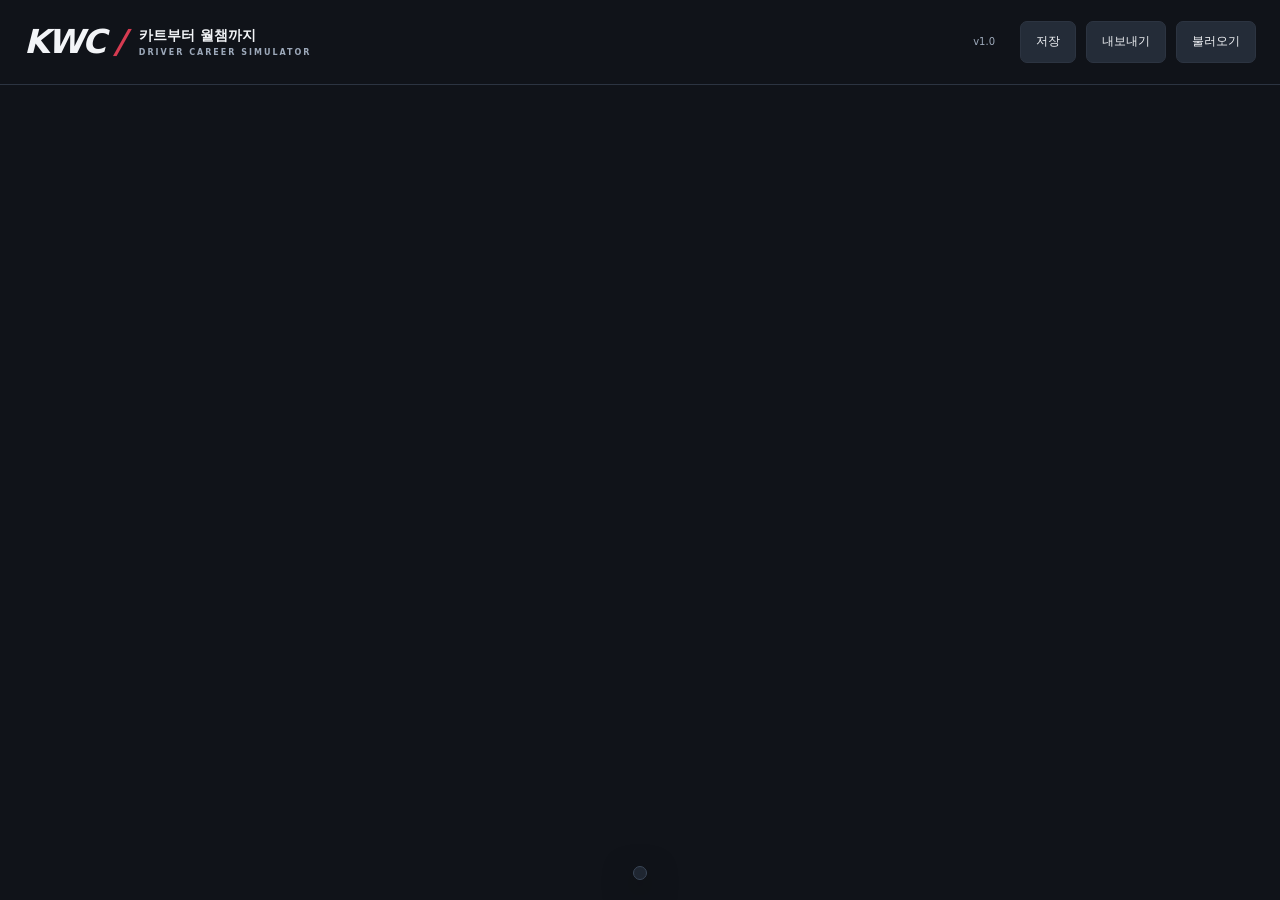
==== index.html @ 88ce812e "Add files via upload" ====
<!doctype html><html lang="ko"><head><meta charset="UTF-8"><meta name="viewport" content="width=device-width,initial-scale=1"><meta name="theme-color" content="#101319"><title>PROJECT KWC · 카트부터 월챔까지</title><link rel="stylesheet" href="style.css"></head><body><header><a href="#" id="brand"><b>KWC<span> / </span></b><div>카트부터 월챔까지<small>DRIVER CAREER SIMULATOR</small></div></a><span class="version">v1.0</span><button data-action="save">저장</button><button data-action="export">내보내기</button><label class="file-btn">불러오기<input id="import" type="file" accept="application/json" hidden></label></header><div id="shell"><aside id="side"></aside><main id="app"></main></div><nav id="nav"></nav><dialog id="dialog"></dialog><div role="status" id="toast"></div><script type="module" src="modules/app.js"></script></body></html>
---- style.css ----
:root{--bg:#101319;--panel:#191e27;--line:#2c3441;--ink:#f2f4f7;--muted:#9da9ba;--accent:#d63b51}*{box-sizing:border-box}body{margin:0;background:var(--bg);color:var(--ink);font:14px system-ui,-apple-system,'Segoe UI',sans-serif;line-height:1.6}button,input,select{font:inherit}button,.file-btn{cursor:pointer;color:var(--ink);border:1px solid var(--line);background:#242c38;border-radius:7px;padding:10px 15px;transition:background .15s}button:hover{background:#354154}button:disabled{opacity:.4;cursor:not-allowed}button:focus-visible,input:focus-visible,select:focus-visible,a:focus-visible{outline:2px solid var(--accent);outline-offset:3px}.primary,button.selected{background:var(--accent);border-color:var(--accent);color:#fff;font-weight:700}.danger{color:#ffabb4;border-color:#703944}header{height:85px;border-bottom:1px solid var(--line);display:flex;align-items:center;gap:10px;padding:0 max(24px,calc((100vw - 1400px)/2));background:#101319;position:relative;z-index:10}#brand{display:flex;gap:15px;align-items:center;color:inherit;text-decoration:none;margin-right:auto;font-weight:800}#brand>b{font-size:33px;letter-spacing:-2px;font-style:italic}#brand span{color:var(--accent)}#brand small{display:block;color:var(--muted);font-size:8px;letter-spacing:2px}.version{font-size:10px;color:var(--muted);margin-right:15px}.file-btn{font-size:12px}header button{font-size:12px}#shell{max-width:1400px;margin:auto;display:grid;grid-template-columns:240px minmax(0,1fr);gap:32px;padding:32px 24px 110px}#shell.full{display:block}aside{position:sticky;top:24px;align-self:start}.driver-card{background:linear-gradient(145deg,color-mix(in srgb,var(--accent) 32%,#151b25),#151b25);border:1px solid color-mix(in srgb,var(--accent) 40%,#29313c);border-radius:12px;padding:24px;overflow:hidden}.number{font-weight:900;font-style:italic;font-size:64px;line-height:1.3;color:var(--accent)}.driver-card h2{font-size:24px;margin:15px 0 0}.driver-card p{margin:3px 0;color:#bdc7d4;font-size:12px}.big-ovr{font-size:58px;font-weight:800;line-height:1.3;margin-top:24px;letter-spacing:-2px}.big-ovr small{display:block;font-size:9px;color:var(--muted);letter-spacing:2px;font-weight:500}.side-stats{padding:10px 5px}.stat{margin:18px 0}.stat label{display:flex;justify-content:space-between;font-size:12px}.stat b{font-variant-numeric:tabular-nums}.stat i{display:block;height:4px;background:#303846;margin-top:8px;border-radius:2px;overflow:hidden}.stat em{height:100%;display:block;background:var(--accent)}.muted{color:var(--muted);font-size:12px}main{min-width:0}.eyebrow{font-size:10px;color:var(--accent);font-weight:800;letter-spacing:1.8px}.page-title{display:flex;justify-content:space-between;gap:15px;align-items:center;margin-bottom:26px}h1,h2,h3{line-height:1.35;word-break:keep-all}h1{font-size:32px;margin:8px 0 5px;letter-spacing:-1px}h2{font-size:26px;margin:12px 0}h3{font-size:16px;margin:0 0 16px}.page-title p{color:var(--muted);font-size:12px;margin:0}.season-tag{color:#b4bfce;font-size:10px;letter-spacing:1px;border:1px solid var(--line);padding:7px 10px;border-radius:5px;white-space:nowrap}.panel,article{background:var(--panel);border:1px solid var(--line);border-radius:10px;padding:24px}.hero{background:linear-gradient(110deg,color-mix(in srgb,var(--accent) 18%,#191e27),#191e27);border:1px solid color-mix(in srgb,var(--accent) 45%,#2c3441);border-radius:12px;padding:32px;display:flex;justify-content:space-between;align-items:center;gap:20px}.hero h2{font-size:30px}.hero p{font-size:12px;color:#b8c4d1}.hero-icon{font-size:65px;font-weight:900;font-style:italic;line-height:1.2;color:var(--accent)}.hero-icon small{font-size:9px;display:block;text-align:right;letter-spacing:2px;font-style:normal}.kpis{display:grid;grid-template-columns:repeat(3,1fr);gap:12px;margin:20px 0}.kpis article{padding:20px}.kpis small{font-size:11px;color:var(--muted)}.kpis b{font-size:27px;display:block;line-height:1.3;margin-top:8px;font-variant-numeric:tabular-nums}.kpis em{font-size:12px;font-style:normal;color:var(--muted);margin-left:6px}.two{display:grid;grid-template-columns:1fr 1fr;gap:20px}.section-head{display:flex;align-items:center;justify-content:space-between;margin-bottom:15px}.section-head h3{margin:0}.calendar-row{display:flex;gap:16px;align-items:center;padding:12px 0;border-top:1px solid var(--line);font-size:12px}.calendar-row span{color:var(--muted);font-size:11px}.calendar-row small{font-size:9px;margin-left:auto;letter-spacing:.6px;color:var(--muted)}.calendar-row.next{color:var(--accent)}.news-item{border-top:1px solid var(--line);padding-top:17px;font-size:13px;margin:18px 0}.news-item small{font-size:9px;letter-spacing:1px;color:var(--muted);display:block;margin-bottom:6px}nav{position:fixed;bottom:20px;left:50%;transform:translateX(-50%);background:#202733eF;border:1px solid #3b4758;padding:6px;display:flex;gap:4px;border-radius:12px;box-shadow:0 10px 30px #0008;z-index:20;backdrop-filter:blur(12px)}nav button{border:0;background:none;white-space:nowrap;font-size:12px;padding:12px 18px}nav[hidden],[hidden]{display:none!important}.landing{position:relative;overflow:hidden;min-height:480px;background:linear-gradient(120deg,#1e2532,#11171f);border:1px solid var(--line);border-radius:16px;padding:55px;margin:20px 0}.landing h1{font-size:54px;letter-spacing:-2px;position:relative;z-index:1}.landing p{color:#a9b5c5;margin:24px 0;position:relative;z-index:1}.landing button{position:relative;z-index:1;margin-right:8px}.landing-track{position:absolute;width:52%;right:-20px;top:85px;transform:rotate(-12deg);opacity:.28}.cards{display:grid;grid-template-columns:repeat(3,1fr);gap:18px}.cards article>span{font-size:10px;color:var(--accent);letter-spacing:1px}.cards h3{margin:15px 0}.cards p{font-size:12px;color:var(--muted)}.training{grid-template-columns:1fr 1fr}.training button{display:block;margin-top:20px}.training small{color:var(--muted)}input,select{display:block;width:100%;padding:12px;margin-top:8px;background:#10151e;border:1px solid #394555;border-radius:6px;color:var(--ink)}.create-form h3{margin-top:30px}.form-grid{display:grid;grid-template-columns:1fr 1fr;gap:20px}.form-grid label{font-size:12px}.options{display:grid;grid-template-columns:repeat(4,1fr);gap:12px}.option{border:1px solid var(--line);padding:17px;border-radius:8px;cursor:pointer;background:#121822;font-size:12px}.option:has(input:checked){border-color:var(--card-color,var(--accent));background:color-mix(in srgb,var(--card-color,var(--accent)) 10%,#131923)}.option input{display:inline;width:auto;accent-color:var(--card-color,var(--accent));margin:0 7px 14px 0}.option b{display:block}.option p,.option small{color:var(--muted);font-size:11px}.create-form>button{margin-top:30px;width:100%}.dot{display:inline-block;width:8px;height:8px;border-radius:50%;margin-right:7px;flex-shrink:0}.offer{margin:18px 0;padding:20px;background:#111720;border:1px solid var(--line);border-left:3px solid var(--accent);border-radius:7px}.offer h3{margin:12px 0 8px}.offer p{color:var(--muted);font-size:12px}.spaced{margin-top:22px}.table-wrap{overflow-x:auto}table{border-collapse:collapse;width:100%;font-size:12px;text-align:left;white-space:nowrap}th{color:var(--muted);font-size:10px;font-weight:500}td,th{padding:13px 10px;border-bottom:1px solid var(--line)}tr.me,.timing-row.me{background:color-mix(in srgb,var(--accent) 16%,transparent)}.formula{background:#0d121a;border-left:3px solid var(--accent);padding:20px;font:13px/2 monospace;color:#d5deec}.race-layout{display:grid;grid-template-columns:minmax(0,1.6fr) minmax(230px,1fr);gap:18px}.circuit-panel{padding:20px}#track{width:100%;display:block;min-height:220px}.race-controls{display:flex;flex-wrap:wrap;gap:6px}.race-controls button{font-size:10px;padding:8px 10px}.timing{padding:20px 10px}.timing h3{font-size:10px;letter-spacing:1px;margin-left:10px}.timing-row{display:flex;align-items:center;gap:6px;font-size:11px;padding:10px 7px;border-bottom:1px solid var(--line)}.timing-row>b{width:15px;font-variant-numeric:tabular-nums}.timing-row .dot{margin:0}.timing-row span small{display:block;font-size:8px;color:var(--muted);margin-top:2px}.timing-row strong{font:10px monospace;margin-left:auto}.radio{background:#121924;border:1px solid color-mix(in srgb,var(--accent) 60%,#303846);border-radius:8px;padding:20px;margin-top:22px}.radio h3{margin-top:12px}.radio p{font-size:11px;color:#b7c2d2}.radio button{font-size:11px;margin:4px 2px}.race-log{font-size:10px;color:var(--muted);margin-top:15px}.end-hero{text-align:center;padding:65px 20px;border-bottom:1px solid var(--line);margin-bottom:30px}.end-hero h1{font-size:65px}.end-hero p{color:var(--muted)}.legacy-panel{text-align:center;background:radial-gradient(ellipse at top,#393424,#171c24);border:1px solid #695a33;border-radius:14px;padding:50px 30px;margin:30px 0}.legacy-panel .eyebrow{color:#d1b779}#ls-number{font-size:100px;font-weight:900;letter-spacing:-5px;color:#e5ca8e;line-height:1.3}.legacy-panel h2{color:#e5ca8e;font-size:20px;letter-spacing:2px}.legacy-panel p{color:var(--muted);font-size:12px}.score-parts{display:grid;grid-template-columns:repeat(3,1fr);gap:10px;max-width:650px;margin:30px auto 0}.score-parts>div{font-size:11px;border:1px solid #ffffff15;border-radius:6px;padding:12px}.score-parts b{display:block;font-size:23px;color:#e5ca8e}.end-actions{text-align:center;padding:35px}.end-actions p{color:var(--muted)}dialog{background:#1a222e;color:var(--ink);border:1px solid #424f62;border-radius:12px;padding:28px;width:calc(100% - 32px);max-width:600px;max-height:85vh;overflow:auto}dialog::backdrop{background:#050a12c9;backdrop-filter:blur(6px)}dialog p{font-size:13px;color:var(--muted)}#toast{position:fixed;top:100px;left:50%;transform:translateX(-50%);padding:12px 22px;background:#f1f4f8;color:#18202a;border-radius:8px;z-index:99;opacity:0;pointer-events:none;font-size:12px;max-width:90vw}#toast.on{opacity:1}@media(max-width:1100px){.options{grid-template-columns:1fr 1fr}.race-layout{grid-template-columns:1fr}.timing-row{font-size:12px}.timing-row strong{font-size:12px}}@media(max-width:760px){header{height:72px;padding:0 16px;gap:5px}#brand>b{font-size:27px}#brand>div{font-size:11px}#brand small{font-size:6px}header button,.file-btn{font-size:10px;padding:7px}.version{display:none}#shell{display:block;padding:22px 16px 100px}aside{position:static}.driver-card{padding:16px;display:grid;grid-template-columns:1fr auto;column-gap:15px}.driver-card .eyebrow{grid-column:1}.driver-card .number{grid-column:2;grid-row:1/4;font-size:44px;align-self:center}.driver-card h2{margin:4px 0;font-size:20px}.driver-card .big-ovr{grid-column:2;grid-row:4;font-size:26px;margin:4px 0}.driver-card .big-ovr small{display:none}.side-stats,aside>.muted{display:none}aside{margin-bottom:24px}.page-title{align-items:start}h1{font-size:25px}.page-title p{font-size:11px}.season-tag{font-size:8px;padding:5px}.hero{padding:23px}.hero h2{font-size:24px}.hero-icon{font-size:36px}.hero-icon small{font-size:7px}.hero button{font-size:11px;padding:10px}.kpis{gap:8px}.kpis article{padding:15px 12px}.kpis b{font-size:22px}.kpis small{font-size:10px}.kpis em{font-size:10px}.two{grid-template-columns:1fr}.panel{padding:20px}nav{width:calc(100% - 20px);bottom:10px;gap:0;justify-content:space-around;padding:5px}nav button{font-size:10px;padding:12px 7px}.landing{padding:35px 24px;min-height:500px}.landing h1{font-size:40px}.landing-track{width:90%;top:235px;right:-70px}.landing button{font-size:12px}.cards{grid-template-columns:1fr}.training{grid-template-columns:1fr 1fr}.training article{padding:18px}.training h3{font-size:15px}.training button{width:100%;padding:10px}.options{gap:8px}.option{padding:13px}.option b{font-size:12px}.option p{font-size:10px}.form-grid{gap:12px}.end-hero{padding:40px 10px}.end-hero h1{font-size:42px}#ls-number{font-size:74px}.score-parts{grid-template-columns:1fr 1fr}.legacy-panel{padding:35px 20px}.timing{padding:18px 10px}.circuit-panel{padding:15px}.race-layout{gap:15px}}@media(prefers-reduced-motion:reduce){*{scroll-behavior:auto;transition:none!important}}
.badge{display:inline-block;min-width:17px;padding:0 4px;margin-left:3px;border-radius:9px;background:#ee5369;color:white;font-size:10px;line-height:17px}nav button{padding-left:13px;padding-right:13px}@media(max-width:760px){nav{justify-content:flex-start;overflow-x:auto}nav button{flex-shrink:0;padding:12px 10px}}
.season-report{margin-top:30px;padding-top:25px;border-top:1px solid var(--line)}.season-report h2{font-size:23px}.track-credit{font-size:9px;color:var(--muted)}.track-credit a{color:inherit}nav{justify-content:space-between}nav button{min-width:85px}@media(max-width:760px){nav{overflow:visible}nav button{min-width:0;flex:1;font-size:10px;padding:12px 4px}.badge{margin-left:1px;font-size:8px;min-width:13px;padding:0 2px;line-height:14px}.season-report{align-items:flex-start;gap:10px}.season-report h2{font-size:20px}.season-report .eyebrow{font-size:8px;max-width:42%;text-align:right}}
.training-picks{display:grid;grid-template-columns:1fr 1fr;gap:10px;margin:22px 0}.training-pick{display:grid;grid-template-columns:1fr auto;align-items:center;gap:7px;text-align:left;padding:15px;background:#121923;border:1px solid var(--line)}.training-pick span{font-size:12px;font-weight:700}.training-pick b{font-size:23px;font-variant-numeric:tabular-nums}.training-pick small{grid-column:1/-1;color:var(--muted);font-size:10px}.training-pick.selected{background:color-mix(in srgb,var(--accent) 20%,#151b24);border-color:var(--accent);color:white}.training-pick.selected small{color:#e4edf7}@media(max-width:480px){.training-pick{padding:11px;gap:4px}.training-pick span{font-size:11px}.training-pick b{font-size:19px}dialog{padding:22px}}
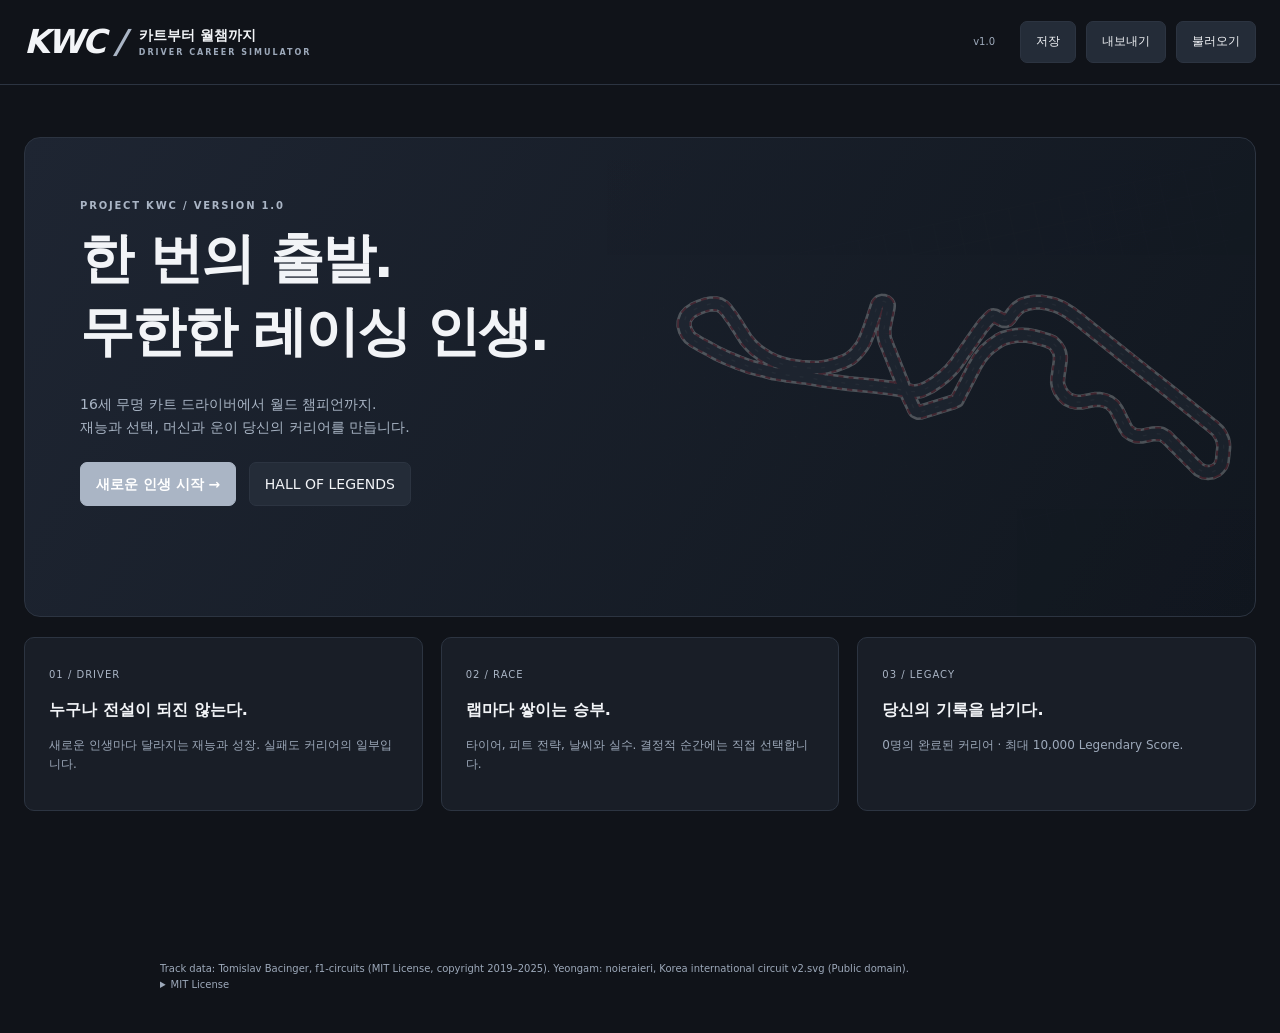
==== commit 091b596f: "Add files via upload" ====
--- a/index.html
+++ b/index.html
@@ -1 +1,188 @@
-<!doctype html><html lang="ko"><head><meta charset="UTF-8"><meta name="viewport" content="width=device-width,initial-scale=1"><meta name="theme-color" content="#101319"><title>PROJECT KWC · 카트부터 월챔까지</title><link rel="stylesheet" href="style.css"></head><body><header><a href="#" id="brand"><b>KWC<span> / </span></b><div>카트부터 월챔까지<small>DRIVER CAREER SIMULATOR</small></div></a><span class="version">v1.0</span><button data-action="save">저장</button><button data-action="export">내보내기</button><label class="file-btn">불러오기<input id="import" type="file" accept="application/json" hidden></label></header><div id="shell"><aside id="side"></aside><main id="app"></main></div><nav id="nav"></nav><dialog id="dialog"></dialog><div role="status" id="toast"></div><script type="module" src="modules/app.js"></script></body></html>
+<!doctype html><html lang="ko"><head><meta charset="UTF-8"><meta name="viewport" content="width=device-width,initial-scale=1"><meta name="theme-color" content="#101319"><title>PROJECT KWC · 카트부터 월챔까지</title><style>:root{--bg:#101319;--panel:#191e27;--line:#2c3441;--ink:#f2f4f7;--muted:#9da9ba;--accent:#d63b51}*{box-sizing:border-box}body{margin:0;background:var(--bg);color:var(--ink);font:14px system-ui,-apple-system,'Segoe UI',sans-serif;line-height:1.6}button,input,select{font:inherit}button,.file-btn{cursor:pointer;color:var(--ink);border:1px solid var(--line);background:#242c38;border-radius:7px;padding:10px 15px;transition:background .15s}button:hover{background:#354154}button:disabled{opacity:.4;cursor:not-allowed}button:focus-visible,input:focus-visible,select:focus-visible,a:focus-visible{outline:2px solid var(--accent);outline-offset:3px}.primary,button.selected{background:var(--accent);border-color:var(--accent);color:#fff;font-weight:700}.danger{color:#ffabb4;border-color:#703944}header{height:85px;border-bottom:1px solid var(--line);display:flex;align-items:center;gap:10px;padding:0 max(24px,calc((100vw - 1400px)/2));background:#101319;position:relative;z-index:10}#brand{display:flex;gap:15px;align-items:center;color:inherit;text-decoration:none;margin-right:auto;font-weight:800}#brand>b{font-size:33px;letter-spacing:-2px;font-style:italic}#brand span{color:var(--accent)}#brand small{display:block;color:var(--muted);font-size:8px;letter-spacing:2px}.version{font-size:10px;color:var(--muted);margin-right:15px}.file-btn{font-size:12px}header button{font-size:12px}#shell{max-width:1400px;margin:auto;display:grid;grid-template-columns:240px minmax(0,1fr);gap:32px;padding:32px 24px 110px}#shell.full{display:block}aside{position:sticky;top:24px;align-self:start}.driver-card{background:linear-gradient(145deg,color-mix(in srgb,var(--accent) 32%,#151b25),#151b25);border:1px solid color-mix(in srgb,var(--accent) 40%,#29313c);border-radius:12px;padding:24px;overflow:hidden}.number{font-weight:900;font-style:italic;font-size:64px;line-height:1.3;color:var(--accent)}.driver-card h2{font-size:24px;margin:15px 0 0}.driver-card p{margin:3px 0;color:#bdc7d4;font-size:12px}.big-ovr{font-size:58px;font-weight:800;line-height:1.3;margin-top:24px;letter-spacing:-2px}.big-ovr small{display:block;font-size:9px;color:var(--muted);letter-spacing:2px;font-weight:500}.side-stats{padding:10px 5px}.stat{margin:18px 0}.stat label{display:flex;justify-content:space-between;font-size:12px}.stat b{font-variant-numeric:tabular-nums}.stat i{display:block;height:4px;background:#303846;margin-top:8px;border-radius:2px;overflow:hidden}.stat em{height:100%;display:block;background:var(--accent)}.muted{color:var(--muted);font-size:12px}main{min-width:0}.eyebrow{font-size:10px;color:var(--accent);font-weight:800;letter-spacing:1.8px}.page-title{display:flex;justify-content:space-between;gap:15px;align-items:center;margin-bottom:26px}h1,h2,h3{line-height:1.35;word-break:keep-all}h1{font-size:32px;margin:8px 0 5px;letter-spacing:-1px}h2{font-size:26px;margin:12px 0}h3{font-size:16px;margin:0 0 16px}.page-title p{color:var(--muted);font-size:12px;margin:0}.season-tag{color:#b4bfce;font-size:10px;letter-spacing:1px;border:1px solid var(--line);padding:7px 10px;border-radius:5px;white-space:nowrap}.panel,article{background:var(--panel);border:1px solid var(--line);border-radius:10px;padding:24px}.hero{background:linear-gradient(110deg,color-mix(in srgb,var(--accent) 18%,#191e27),#191e27);border:1px solid color-mix(in srgb,var(--accent) 45%,#2c3441);border-radius:12px;padding:32px;display:flex;justify-content:space-between;align-items:center;gap:20px}.hero h2{font-size:30px}.hero p{font-size:12px;color:#b8c4d1}.hero-icon{font-size:65px;font-weight:900;font-style:italic;line-height:1.2;color:var(--accent)}.hero-icon small{font-size:9px;display:block;text-align:right;letter-spacing:2px;font-style:normal}.kpis{display:grid;grid-template-columns:repeat(3,1fr);gap:12px;margin:20px 0}.kpis article{padding:20px}.kpis small{font-size:11px;color:var(--muted)}.kpis b{font-size:27px;display:block;line-height:1.3;margin-top:8px;font-variant-numeric:tabular-nums}.kpis em{font-size:12px;font-style:normal;color:var(--muted);margin-left:6px}.two{display:grid;grid-template-columns:1fr 1fr;gap:20px}.section-head{display:flex;align-items:center;justify-content:space-between;margin-bottom:15px}.section-head h3{margin:0}.calendar-row{display:flex;gap:16px;align-items:center;padding:12px 0;border-top:1px solid var(--line);font-size:12px}.calendar-row span{color:var(--muted);font-size:11px}.calendar-row small{font-size:9px;margin-left:auto;letter-spacing:.6px;color:var(--muted)}.calendar-row.next{color:var(--accent)}.news-item{border-top:1px solid var(--line);padding-top:17px;font-size:13px;margin:18px 0}.news-item small{font-size:9px;letter-spacing:1px;color:var(--muted);display:block;margin-bottom:6px}nav{position:fixed;bottom:20px;left:50%;transform:translateX(-50%);background:#202733eF;border:1px solid #3b4758;padding:6px;display:flex;gap:4px;border-radius:12px;box-shadow:0 10px 30px #0008;z-index:20;backdrop-filter:blur(12px)}nav button{border:0;background:none;white-space:nowrap;font-size:12px;padding:12px 18px}nav[hidden],[hidden]{display:none!important}.landing{position:relative;overflow:hidden;min-height:480px;background:linear-gradient(120deg,#1e2532,#11171f);border:1px solid var(--line);border-radius:16px;padding:55px;margin:20px 0}.landing h1{font-size:54px;letter-spacing:-2px;position:relative;z-index:1}.landing p{color:#a9b5c5;margin:24px 0;position:relative;z-index:1}.landing button{position:relative;z-index:1;margin-right:8px}.landing-track{position:absolute;width:52%;right:-20px;top:85px;transform:rotate(-12deg);opacity:.28}.cards{display:grid;grid-template-columns:repeat(3,1fr);gap:18px}.cards article>span{font-size:10px;color:var(--accent);letter-spacing:1px}.cards h3{margin:15px 0}.cards p{font-size:12px;color:var(--muted)}.training{grid-template-columns:1fr 1fr}.training button{display:block;margin-top:20px}.training small{color:var(--muted)}input,select{display:block;width:100%;padding:12px;margin-top:8px;background:#10151e;border:1px solid #394555;border-radius:6px;color:var(--ink)}.create-form h3{margin-top:30px}.form-grid{display:grid;grid-template-columns:1fr 1fr;gap:20px}.form-grid label{font-size:12px}.options{display:grid;grid-template-columns:repeat(4,1fr);gap:12px}.option{border:1px solid var(--line);padding:17px;border-radius:8px;cursor:pointer;background:#121822;font-size:12px}.option:has(input:checked){border-color:var(--card-color,var(--accent));background:color-mix(in srgb,var(--card-color,var(--accent)) 10%,#131923)}.option input{display:inline;width:auto;accent-color:var(--card-color,var(--accent));margin:0 7px 14px 0}.option b{display:block}.option p,.option small{color:var(--muted);font-size:11px}.create-form>button{margin-top:30px;width:100%}.dot{display:inline-block;width:8px;height:8px;border-radius:50%;margin-right:7px;flex-shrink:0}.offer{margin:18px 0;padding:20px;background:#111720;border:1px solid var(--line);border-left:3px solid var(--accent);border-radius:7px}.offer h3{margin:12px 0 8px}.offer p{color:var(--muted);font-size:12px}.spaced{margin-top:22px}.table-wrap{overflow-x:auto}table{border-collapse:collapse;width:100%;font-size:12px;text-align:left;white-space:nowrap}th{color:var(--muted);font-size:10px;font-weight:500}td,th{padding:13px 10px;border-bottom:1px solid var(--line)}tr.me,.timing-row.me{background:color-mix(in srgb,var(--accent) 16%,transparent)}.formula{background:#0d121a;border-left:3px solid var(--accent);padding:20px;font:13px/2 monospace;color:#d5deec}.race-layout{display:grid;grid-template-columns:minmax(0,1.6fr) minmax(230px,1fr);gap:18px}.circuit-panel{padding:20px}#track{width:100%;display:block;min-height:220px}.race-controls{display:flex;flex-wrap:wrap;gap:6px}.race-controls button{font-size:10px;padding:8px 10px}.timing{padding:20px 10px}.timing h3{font-size:10px;letter-spacing:1px;margin-left:10px}.timing-row{display:flex;align-items:center;gap:6px;font-size:11px;padding:10px 7px;border-bottom:1px solid var(--line)}.timing-row>b{width:15px;font-variant-numeric:tabular-nums}.timing-row .dot{margin:0}.timing-row span small{display:block;font-size:8px;color:var(--muted);margin-top:2px}.timing-row strong{font:10px monospace;margin-left:auto}.radio{background:#121924;border:1px solid color-mix(in srgb,var(--accent) 60%,#303846);border-radius:8px;padding:20px;margin-top:22px}.radio h3{margin-top:12px}.radio p{font-size:11px;color:#b7c2d2}.radio button{font-size:11px;margin:4px 2px}.race-log{font-size:10px;color:var(--muted);margin-top:15px}.end-hero{text-align:center;padding:65px 20px;border-bottom:1px solid var(--line);margin-bottom:30px}.end-hero h1{font-size:65px}.end-hero p{color:var(--muted)}.legacy-panel{text-align:center;background:radial-gradient(ellipse at top,#393424,#171c24);border:1px solid #695a33;border-radius:14px;padding:50px 30px;margin:30px 0}.legacy-panel .eyebrow{color:#d1b779}#ls-number{font-size:100px;font-weight:900;letter-spacing:-5px;color:#e5ca8e;line-height:1.3}.legacy-panel h2{color:#e5ca8e;font-size:20px;letter-spacing:2px}.legacy-panel p{color:var(--muted);font-size:12px}.score-parts{display:grid;grid-template-columns:repeat(3,1fr);gap:10px;max-width:650px;margin:30px auto 0}.score-parts>div{font-size:11px;border:1px solid #ffffff15;border-radius:6px;padding:12px}.score-parts b{display:block;font-size:23px;color:#e5ca8e}.end-actions{text-align:center;padding:35px}.end-actions p{color:var(--muted)}dialog{background:#1a222e;color:var(--ink);border:1px solid #424f62;border-radius:12px;padding:28px;width:calc(100% - 32px);max-width:600px;max-height:85vh;overflow:auto}dialog::backdrop{background:#050a12c9;backdrop-filter:blur(6px)}dialog p{font-size:13px;color:var(--muted)}#toast{position:fixed;top:100px;left:50%;transform:translateX(-50%);padding:12px 22px;background:#f1f4f8;color:#18202a;border-radius:8px;z-index:99;opacity:0;pointer-events:none;font-size:12px;max-width:90vw}#toast.on{opacity:1}@media(max-width:1100px){.options{grid-template-columns:1fr 1fr}.race-layout{grid-template-columns:1fr}.timing-row{font-size:12px}.timing-row strong{font-size:12px}}@media(max-width:760px){header{height:72px;padding:0 16px;gap:5px}#brand>b{font-size:27px}#brand>div{font-size:11px}#brand small{font-size:6px}header button,.file-btn{font-size:10px;padding:7px}.version{display:none}#shell{display:block;padding:22px 16px 100px}aside{position:static}.driver-card{padding:16px;display:grid;grid-template-columns:1fr auto;column-gap:15px}.driver-card .eyebrow{grid-column:1}.driver-card .number{grid-column:2;grid-row:1/4;font-size:44px;align-self:center}.driver-card h2{margin:4px 0;font-size:20px}.driver-card .big-ovr{grid-column:2;grid-row:4;font-size:26px;margin:4px 0}.driver-card .big-ovr small{display:none}.side-stats,aside>.muted{display:none}aside{margin-bottom:24px}.page-title{align-items:start}h1{font-size:25px}.page-title p{font-size:11px}.season-tag{font-size:8px;padding:5px}.hero{padding:23px}.hero h2{font-size:24px}.hero-icon{font-size:36px}.hero-icon small{font-size:7px}.hero button{font-size:11px;padding:10px}.kpis{gap:8px}.kpis article{padding:15px 12px}.kpis b{font-size:22px}.kpis small{font-size:10px}.kpis em{font-size:10px}.two{grid-template-columns:1fr}.panel{padding:20px}nav{width:calc(100% - 20px);bottom:10px;gap:0;justify-content:space-around;padding:5px}nav button{font-size:10px;padding:12px 7px}.landing{padding:35px 24px;min-height:500px}.landing h1{font-size:40px}.landing-track{width:90%;top:235px;right:-70px}.landing button{font-size:12px}.cards{grid-template-columns:1fr}.training{grid-template-columns:1fr 1fr}.training article{padding:18px}.training h3{font-size:15px}.training button{width:100%;padding:10px}.options{gap:8px}.option{padding:13px}.option b{font-size:12px}.option p{font-size:10px}.form-grid{gap:12px}.end-hero{padding:40px 10px}.end-hero h1{font-size:42px}#ls-number{font-size:74px}.score-parts{grid-template-columns:1fr 1fr}.legacy-panel{padding:35px 20px}.timing{padding:18px 10px}.circuit-panel{padding:15px}.race-layout{gap:15px}}@media(prefers-reduced-motion:reduce){*{scroll-behavior:auto;transition:none!important}}
+.badge{display:inline-block;min-width:17px;padding:0 4px;margin-left:3px;border-radius:9px;background:#ee5369;color:white;font-size:10px;line-height:17px}nav button{padding-left:13px;padding-right:13px}@media(max-width:760px){nav{justify-content:flex-start;overflow-x:auto}nav button{flex-shrink:0;padding:12px 10px}}
+.season-report{margin-top:30px;padding-top:25px;border-top:1px solid var(--line)}.season-report h2{font-size:23px}.track-credit{font-size:9px;color:var(--muted)}.track-credit a{color:inherit}nav{justify-content:space-between}nav button{min-width:85px}@media(max-width:760px){nav{overflow:visible}nav button{min-width:0;flex:1;font-size:10px;padding:12px 4px}.badge{margin-left:1px;font-size:8px;min-width:13px;padding:0 2px;line-height:14px}.season-report{align-items:flex-start;gap:10px}.season-report h2{font-size:20px}.season-report .eyebrow{font-size:8px;max-width:42%;text-align:right}}
+.training-picks{display:grid;grid-template-columns:1fr 1fr;gap:10px;margin:22px 0}.training-pick{display:grid;grid-template-columns:1fr auto;align-items:center;gap:7px;text-align:left;padding:15px;background:#121923;border:1px solid var(--line)}.training-pick span{font-size:12px;font-weight:700}.training-pick b{font-size:23px;font-variant-numeric:tabular-nums}.training-pick small{grid-column:1/-1;color:var(--muted);font-size:10px}.training-pick.selected{background:color-mix(in srgb,var(--accent) 20%,#151b24);border-color:var(--accent);color:white}.training-pick.selected small{color:#e4edf7}@media(max-width:480px){.training-pick{padding:11px;gap:4px}.training-pick span{font-size:11px}.training-pick b{font-size:19px}dialog{padding:22px}}
+</style></head><body><header><a href="#" id="brand"><b>KWC<span> / </span></b><div>카트부터 월챔까지<small>DRIVER CAREER SIMULATOR</small></div></a><span class="version">v1.0</span><button data-action="save">저장</button><button data-action="export">내보내기</button><label class="file-btn">불러오기<input id="import" type="file" accept="application/json" hidden></label></header><div id="shell"><aside id="side"></aside><main id="app"></main></div><nav id="nav"></nav><dialog id="dialog"></dialog><div role="status" id="toast"></div><script>(()=>{
+"use strict";const __modules={};
+__modules["systems/balance.js"]=(()=>{
+const B={version:1,publicWeight:.65,hiddenWeight:.35,driverWeight:.60,carWeight:.40,visibleCircuit:.90,hiddenCircuit:.10,laps:[12,16,20,24,28],races:[6,7,8,9,10],points:[25,18,15,12,10,8,6,4,2,1],talentOdds:[.10,.50,.25,.12,.027,.003],potential:[55,69,81,91,97,100],offerOVR:[43,54,65,76,84],trainingCost:0,trainingLimit:1,FAChance:.4,retiredChance:.04,ageDecline:69};
+
+return {B};
+})();
+__modules["systems/rng.js"]=(()=>{
+const clamp=(x,a=0,b=100)=>Math.max(a,Math.min(b,x));
+function rng(s){s.seed=(Math.imul(s.seed,1664525)+1013904223)>>>0;return s.seed/4294967296}
+const range=(s,a,b)=>a+rng(s)*(b-a);
+const pick=(s,a)=>a[Math.floor(rng(s)*a.length)];
+const avg=a=>a.reduce((x,y)=>x+y,0)/a.length;
+
+return {clamp,rng,range,pick,avg};
+})();
+__modules["data/track-layouts.js"]=(()=>{
+// Real GP layout data, normalized uniformly; see track-credits.html.
+const trackLayouts={"monza":{"path":"M201.02,31.84 L272.69,37.93 L302.74,40.7 L303.96,41.0 L304.67,41.86 L304.84,42.92 L304.67,44.23 L304.58,45.47 L304.67,46.61 L305.28,47.39 L306.16,48.0 L306.94,48.16 L307.81,48.16 L324.2,43.84 L328.66,43.23 L332.69,43.0 L337.08,43.31 L358.45,44.92 L361.94,45.55 L365.19,46.31 L368.68,47.47 L372.46,49.0 L376.14,50.77 L380.26,53.38 L383.66,56.07 L387.53,59.7 L390.95,63.62 L394.09,68.0 L396.8,72.69 L399.44,78.0 L401.28,83.31 L402.93,89.16 L404.08,95.78 L404.7,102.55 L406.96,128.93 L408.9,161.24 L409.06,163.16 L409.6,164.16 L410.48,165.0 L414.25,166.07 L415.29,166.54 L415.99,167.3 L416.42,168.62 L417.22,173.0 L418.26,177.77 L420.45,184.54 L430.62,214.77 L431.23,217.38 L431.23,219.85 L430.79,222.23 L430.1,223.91 L429.13,225.54 L428.07,227.07 L425.97,229.0 L424.32,230.07 L422.29,230.84 L420.03,231.23 L405.66,232.53 L381.13,235.0 L378.94,234.92 L377.53,234.53 L376.3,233.92 L375.43,232.92 L374.2,231.08 L363.52,211.31 L354.51,195.23 L348.99,185.23 L346.18,180.38 L342.33,174.92 L339.34,171.0 L336.37,167.62 L321.3,150.07 L310.0,137.62 L286.89,111.31 L272.95,95.46 L270.76,93.31 L269.36,92.46 L267.97,92.31 L266.3,92.31 L262.62,92.85 L260.61,93.01 L257.71,93.01 L256.13,92.77 L254.13,92.15 L251.77,91.23 L249.39,89.69 L246.93,87.61 L244.93,85.24 L243.44,83.31 L242.29,82.31 L240.73,81.54 L237.83,80.84 L224.6,79.23 L210.49,77.54 L84.02,64.47 L79.47,63.92 L77.35,63.39 L75.18,62.31 L73.41,60.84 L71.83,59.15 L70.27,56.77 L69.31,54.16 L68.77,51.16 L68.95,48.61 L69.47,46.24 L70.53,43.47 L71.76,40.78 L73.15,38.78 L74.99,36.38 L77.89,33.69 L80.51,31.85 L83.32,30.24 L86.64,28.85 L90.32,27.55 L94.1,26.55 L97.33,26.08 L102.23,25.55 L107.14,25.47 L111.79,25.39 L120.98,25.16 L129.05,25.0 L137.8,25.16 L149.27,26.16 L185.54,29.93 L201.02,31.84 Z","points":[[201.02,31.84],[272.69,37.93],[302.74,40.7],[303.96,41.0],[304.67,41.86],[304.84,42.92],[304.67,44.23],[304.58,45.47],[304.67,46.61],[305.28,47.39],[306.16,48.0],[306.94,48.16],[307.81,48.16],[324.2,43.84],[328.66,43.23],[332.69,43.0],[337.08,43.31],[358.45,44.92],[361.94,45.55],[365.19,46.31],[368.68,47.47],[372.46,49.0],[376.14,50.77],[380.26,53.38],[383.66,56.07],[387.53,59.7],[390.95,63.62],[394.09,68.0],[396.8,72.69],[399.44,78.0],[401.28,83.31],[402.93,89.16],[404.08,95.78],[404.7,102.55],[406.96,128.93],[408.9,161.24],[409.06,163.16],[409.6,164.16],[410.48,165.0],[414.25,166.07],[415.29,166.54],[415.99,167.3],[416.42,168.62],[417.22,173.0],[418.26,177.77],[420.45,184.54],[430.62,214.77],[431.23,217.38],[431.23,219.85],[430.79,222.23],[430.1,223.91],[429.13,225.54],[428.07,227.07],[425.97,229.0],[424.32,230.07],[422.29,230.84],[420.03,231.23],[405.66,232.53],[381.13,235.0],[378.94,234.92],[377.53,234.53],[376.3,233.92],[375.43,232.92],[374.2,231.08],[363.52,211.31],[354.51,195.23],[348.99,185.23],[346.18,180.38],[342.33,174.92],[339.34,171.0],[336.37,167.62],[321.3,150.07],[310.0,137.62],[286.89,111.31],[272.95,95.46],[270.76,93.31],[269.36,92.46],[267.97,92.31],[266.3,92.31],[262.62,92.85],[260.61,93.01],[257.71,93.01],[256.13,92.77],[254.13,92.15],[251.77,91.23],[249.39,89.69],[246.93,87.61],[244.93,85.24],[243.44,83.31],[242.29,82.31],[240.73,81.54],[237.83,80.84],[224.6,79.23],[210.49,77.54],[84.02,64.47],[79.47,63.92],[77.35,63.39],[75.18,62.31],[73.41,60.84],[71.83,59.15],[70.27,56.77],[69.31,54.16],[68.77,51.16],[68.95,48.61],[69.47,46.24],[70.53,43.47],[71.76,40.78],[73.15,38.78],[74.99,36.38],[77.89,33.69],[80.51,31.85],[83.32,30.24],[86.64,28.85],[90.32,27.55],[94.1,26.55],[97.33,26.08],[102.23,25.55],[107.14,25.47],[111.79,25.39],[120.98,25.16],[129.05,25.0],[137.8,25.16],[149.27,26.16],[185.54,29.93],[201.02,31.84]],"source":"https://github.com/bacinger/f1-circuits","layout":"Grand Prix"},"monaco":{"path":"M334.71,162.18 L337.57,161.72 L340.15,162.36 L343.67,164.01 L346.15,165.57 L352.32,170.44 L385.9,195.17 L388.32,196.89 L389.05,199.44 L388.16,202.54 L386.38,204.69 L383.58,206.26 L380.44,206.58 L377.83,206.65 L375.7,206.9 L373.16,208.18 L371.22,209.68 L367.31,212.45 L363.85,214.34 L361.75,215.07 L360.51,216.01 L360.1,217.51 L360.61,219.23 L361.94,220.51 L363.85,220.9 L365.47,220.05 L367.06,217.87 L375.26,211.42 L377.23,210.5 L379.14,210.48 L380.6,210.99 L381.96,211.67 L383.52,214.7 L384.73,219.39 L385.68,221.94 L386.73,224.55 L388.0,228.18 L388.29,232.13 L387.24,234.22 L384.0,235.0 L365.06,234.27 L345.58,231.35 L333.19,228.32 L324.35,224.94 L314.25,219.16 L305.7,212.5 L295.18,202.86 L286.73,189.06 L282.7,180.84 L275.29,165.0 L271.61,154.35 L267.89,138.62 L266.3,128.5 L265.28,123.12 L263.73,122.21 L262.36,122.14 L260.77,121.82 L259.21,121.13 L258.42,118.85 L257.88,115.64 L259.91,112.08 L260.04,110.13 L256.32,81.8 L254.29,67.73 L252.26,54.78 L251.72,51.2 L251.3,48.81 L249.52,47.09 L244.19,44.38 L239.01,42.08 L233.83,40.24 L230.14,39.44 L223.72,38.59 L212.73,38.52 L209.99,38.64 L208.12,39.44 L206.31,41.05 L203.7,44.61 L201.51,46.99 L199.16,48.03 L195.76,48.44 L172.37,52.48 L168.27,53.51 L166.97,53.84 L165.22,53.74 L163.83,52.71 L162.24,50.44 L161.12,48.16 L159.54,47.64 L156.2,48.07 L148.6,50.67 L142.89,53.03 L138.37,55.44 L132.46,59.58 L127.22,64.76 L125.03,68.57 L123.03,72.85 L122.07,74.98 L120.86,76.06 L117.15,77.3 L115.18,76.7 L114.03,74.77 L111.78,66.21 L111.01,61.43 L110.95,58.29 L111.36,55.49 L112.7,53.72 L113.81,52.64 L116.42,52.6 L118.51,52.18 L121.09,51.36 L127.03,46.53 L132.72,43.0 L136.97,40.24 L145.05,37.33 L167.51,30.88 L174.76,29.11 L182.51,27.87 L193.82,26.26 L208.53,25.0 L218.13,25.0 L225.47,25.41 L233.1,26.22 L238.4,27.64 L243.17,29.25 L246.09,30.03 L248.67,30.42 L252.57,30.23 L254.99,30.17 L256.42,30.95 L257.37,32.94 L258.55,37.81 L258.74,42.15 L259.47,48.1 L260.52,56.38 L261.82,63.73 L267.32,82.42 L270.18,92.86 L271.73,102.44 L272.27,109.0 L274.12,114.12 L281.14,128.93 L283.81,135.43 L285.94,144.91 L287.05,152.83 L288.32,160.39 L289.81,164.63 L293.06,169.8 L297.73,174.28 L301.67,176.8 L305.8,177.93 L310.12,177.74 L314.19,177.01 L318.67,175.4 L322.92,173.27 L325.53,169.91 L328.55,166.7 L329.92,165.14 L331.38,163.69 L334.71,162.18 Z","points":[[334.71,162.18],[337.57,161.72],[340.15,162.36],[343.67,164.01],[346.15,165.57],[352.32,170.44],[385.9,195.17],[388.32,196.89],[389.05,199.44],[388.16,202.54],[386.38,204.69],[383.58,206.26],[380.44,206.58],[377.83,206.65],[375.7,206.9],[373.16,208.18],[371.22,209.68],[367.31,212.45],[363.85,214.34],[361.75,215.07],[360.51,216.01],[360.1,217.51],[360.61,219.23],[361.94,220.51],[363.85,220.9],[365.47,220.05],[367.06,217.87],[375.26,211.42],[377.23,210.5],[379.14,210.48],[380.6,210.99],[381.96,211.67],[383.52,214.7],[384.73,219.39],[385.68,221.94],[386.73,224.55],[388.0,228.18],[388.29,232.13],[387.24,234.22],[384.0,235.0],[365.06,234.27],[345.58,231.35],[333.19,228.32],[324.35,224.94],[314.25,219.16],[305.7,212.5],[295.18,202.86],[286.73,189.06],[282.7,180.84],[275.29,165.0],[271.61,154.35],[267.89,138.62],[266.3,128.5],[265.28,123.12],[263.73,122.21],[262.36,122.14],[260.77,121.82],[259.21,121.13],[258.42,118.85],[257.88,115.64],[259.91,112.08],[260.04,110.13],[256.32,81.8],[254.29,67.73],[252.26,54.78],[251.72,51.2],[251.3,48.81],[249.52,47.09],[244.19,44.38],[239.01,42.08],[233.83,40.24],[230.14,39.44],[223.72,38.59],[212.73,38.52],[209.99,38.64],[208.12,39.44],[206.31,41.05],[203.7,44.61],[201.51,46.99],[199.16,48.03],[195.76,48.44],[172.37,52.48],[168.27,53.51],[166.97,53.84],[165.22,53.74],[163.83,52.71],[162.24,50.44],[161.12,48.16],[159.54,47.64],[156.2,48.07],[148.6,50.67],[142.89,53.03],[138.37,55.44],[132.46,59.58],[127.22,64.76],[125.03,68.57],[123.03,72.85],[122.07,74.98],[120.86,76.06],[117.15,77.3],[115.18,76.7],[114.03,74.77],[111.78,66.21],[111.01,61.43],[110.95,58.29],[111.36,55.49],[112.7,53.72],[113.81,52.64],[116.42,52.6],[118.51,52.18],[121.09,51.36],[127.03,46.53],[132.72,43.0],[136.97,40.24],[145.05,37.33],[167.51,30.88],[174.76,29.11],[182.51,27.87],[193.82,26.26],[208.53,25.0],[218.13,25.0],[225.47,25.41],[233.1,26.22],[238.4,27.64],[243.17,29.25],[246.09,30.03],[248.67,30.42],[252.57,30.23],[254.99,30.17],[256.42,30.95],[257.37,32.94],[258.55,37.81],[258.74,42.15],[259.47,48.1],[260.52,56.38],[261.82,63.73],[267.32,82.42],[270.18,92.86],[271.73,102.44],[272.27,109.0],[274.12,114.12],[281.14,128.93],[283.81,135.43],[285.94,144.91],[287.05,152.83],[288.32,160.39],[289.81,164.63],[293.06,169.8],[297.73,174.28],[301.67,176.8],[305.8,177.93],[310.12,177.74],[314.19,177.01],[318.67,175.4],[322.92,173.27],[325.53,169.91],[328.55,166.7],[329.92,165.14],[331.38,163.69],[334.71,162.18]],"source":"https://github.com/bacinger/f1-circuits","layout":"Grand Prix"},"suzuka":{"path":"M389.23,137.16 L413.49,166.37 L441.87,201.15 L444.47,204.83 L445.92,208.67 L446.67,212.12 L446.61,215.51 L446.19,218.12 L442.88,228.36 L441.31,231.03 L439.02,233.06 L437.1,234.15 L433.64,235.0 L430.49,234.89 L427.03,233.73 L423.81,231.19 L420.54,226.24 L403.79,200.53 L400.63,197.83 L397.9,196.96 L393.78,196.25 L385.13,196.18 L380.77,194.93 L377.7,192.77 L375.37,189.94 L374.27,187.17 L370.38,172.37 L368.75,168.58 L366.15,165.32 L363.13,163.11 L359.32,161.33 L355.43,160.59 L345.36,160.44 L340.71,159.54 L337.53,158.03 L334.23,155.49 L331.82,151.94 L330.34,148.33 L329.66,144.92 L329.7,141.66 L330.32,138.9 L335.26,125.38 L336.01,122.64 L336.14,119.03 L335.61,116.64 L334.31,113.19 L332.37,110.24 L328.65,107.61 L324.13,105.16 L318.77,102.46 L314.05,100.57 L310.54,99.59 L305.59,98.76 L300.0,98.67 L295.58,98.85 L291.91,99.83 L288.92,101.1 L284.28,103.09 L279.39,105.83 L273.77,110.42 L269.38,115.08 L250.91,137.47 L249.96,138.76 L247.02,139.45 L220.04,141.88 L218.3,141.66 L216.46,140.41 L215.71,138.29 L215.38,136.51 L211.28,119.65 L205.81,87.99 L204.76,82.17 L204.51,79.23 L204.8,76.2 L205.38,73.05 L206.63,69.8 L208.04,66.56 L212.39,56.57 L212.85,55.04 L212.52,53.63 L211.7,52.34 L210.29,51.38 L208.66,50.87 L207.09,50.98 L205.29,52.18 L203.81,54.32 L197.46,65.29 L192.3,73.56 L188.93,78.47 L186.15,81.7 L183.75,83.75 L179.64,87.01 L175.3,89.33 L170.76,90.69 L162.86,91.85 L155.37,92.16 L149.74,91.74 L143.02,90.27 L135.66,88.19 L127.43,85.11 L122.23,82.71 L117.67,79.96 L113.46,76.82 L109.02,72.83 L104.42,67.74 L101.39,63.31 L98.66,58.45 L91.93,40.52 L88.32,32.67 L86.49,29.53 L84.0,27.21 L80.74,25.74 L76.85,25.0 L72.18,25.11 L67.86,25.74 L63.63,26.67 L59.52,28.37 L56.15,30.93 L54.12,34.19 L53.33,37.38 L53.57,41.39 L54.48,44.38 L55.82,47.39 L58.11,49.91 L62.63,54.14 L68.28,58.85 L73.81,63.69 L80.82,68.99 L88.83,74.46 L97.03,79.58 L106.2,83.96 L114.4,88.15 L122.82,91.36 L136.49,96.09 L151.53,101.95 L169.74,108.33 L187.8,114.03 L200.3,118.36 L216.46,124.54 L220.15,125.47 L223.83,125.59 L227.73,124.85 L231.52,123.8 L238.34,121.17 L244.62,118.03 L249.89,114.77 L255.34,110.53 L265.54,100.99 L279.5,87.97 L283.38,84.76 L286.14,82.82 L288.67,81.15 L290.46,80.08 L291.43,79.99 L292.71,80.52 L295.86,83.33 L298.13,85.23 L299.98,85.76 L301.72,85.43 L303.76,84.07 L307.13,81.01 L310.92,78.29 L315.15,76.51 L320.31,76.06 L325.12,76.33 L330.21,77.38 L335.3,79.36 L339.61,81.44 L345.03,85.11 L349.9,89.64 L354.89,95.22 L389.23,137.16 Z","points":[[389.23,137.16],[413.49,166.37],[441.87,201.15],[444.47,204.83],[445.92,208.67],[446.67,212.12],[446.61,215.51],[446.19,218.12],[442.88,228.36],[441.31,231.03],[439.02,233.06],[437.1,234.15],[433.64,235.0],[430.49,234.89],[427.03,233.73],[423.81,231.19],[420.54,226.24],[403.79,200.53],[400.63,197.83],[397.9,196.96],[393.78,196.25],[385.13,196.18],[380.77,194.93],[377.7,192.77],[375.37,189.94],[374.27,187.17],[370.38,172.37],[368.75,168.58],[366.15,165.32],[363.13,163.11],[359.32,161.33],[355.43,160.59],[345.36,160.44],[340.71,159.54],[337.53,158.03],[334.23,155.49],[331.82,151.94],[330.34,148.33],[329.66,144.92],[329.7,141.66],[330.32,138.9],[335.26,125.38],[336.01,122.64],[336.14,119.03],[335.61,116.64],[334.31,113.19],[332.37,110.24],[328.65,107.61],[324.13,105.16],[318.77,102.46],[314.05,100.57],[310.54,99.59],[305.59,98.76],[300.0,98.67],[295.58,98.85],[291.91,99.83],[288.92,101.1],[284.28,103.09],[279.39,105.83],[273.77,110.42],[269.38,115.08],[250.91,137.47],[249.96,138.76],[247.02,139.45],[220.04,141.88],[218.3,141.66],[216.46,140.41],[215.71,138.29],[215.38,136.51],[211.28,119.65],[205.81,87.99],[204.76,82.17],[204.51,79.23],[204.8,76.2],[205.38,73.05],[206.63,69.8],[208.04,66.56],[212.39,56.57],[212.85,55.04],[212.52,53.63],[211.7,52.34],[210.29,51.38],[208.66,50.87],[207.09,50.98],[205.29,52.18],[203.81,54.32],[197.46,65.29],[192.3,73.56],[188.93,78.47],[186.15,81.7],[183.75,83.75],[179.64,87.01],[175.3,89.33],[170.76,90.69],[162.86,91.85],[155.37,92.16],[149.74,91.74],[143.02,90.27],[135.66,88.19],[127.43,85.11],[122.23,82.71],[117.67,79.96],[113.46,76.82],[109.02,72.83],[104.42,67.74],[101.39,63.31],[98.66,58.45],[91.93,40.52],[88.32,32.67],[86.49,29.53],[84.0,27.21],[80.74,25.74],[76.85,25.0],[72.18,25.11],[67.86,25.74],[63.63,26.67],[59.52,28.37],[56.15,30.93],[54.12,34.19],[53.33,37.38],[53.57,41.39],[54.48,44.38],[55.82,47.39],[58.11,49.91],[62.63,54.14],[68.28,58.85],[73.81,63.69],[80.82,68.99],[88.83,74.46],[97.03,79.58],[106.2,83.96],[114.4,88.15],[122.82,91.36],[136.49,96.09],[151.53,101.95],[169.74,108.33],[187.8,114.03],[200.3,118.36],[216.46,124.54],[220.15,125.47],[223.83,125.59],[227.73,124.85],[231.52,123.8],[238.34,121.17],[244.62,118.03],[249.89,114.77],[255.34,110.53],[265.54,100.99],[279.5,87.97],[283.38,84.76],[286.14,82.82],[288.67,81.15],[290.46,80.08],[291.43,79.99],[292.71,80.52],[295.86,83.33],[298.13,85.23],[299.98,85.76],[301.72,85.43],[303.76,84.07],[307.13,81.01],[310.92,78.29],[315.15,76.51],[320.31,76.06],[325.12,76.33],[330.21,77.38],[335.3,79.36],[339.61,81.44],[345.03,85.11],[349.9,89.64],[354.89,95.22],[389.23,137.16]],"source":"https://github.com/bacinger/f1-circuits","layout":"Grand Prix"},"silverstone":{"path":"M422.06,149.93 L425.38,188.08 L424.97,194.86 L423.24,200.08 L420.99,203.48 L416.29,207.53 L410.92,210.09 L404.16,212.16 L392.7,215.07 L381.44,218.04 L369.0,219.78 L361.18,220.52 L342.21,221.51 L326.02,221.93 L319.7,222.59 L313.78,224.99 L305.53,229.53 L300.82,231.45 L297.27,231.37 L293.11,230.53 L276.05,224.08 L269.18,223.66 L264.27,224.66 L260.09,226.98 L251.19,233.35 L247.1,234.83 L242.28,235.0 L237.89,233.92 L233.07,230.04 L229.52,225.07 L225.56,218.28 L222.45,213.0 L218.81,209.26 L211.62,204.97 L195.77,196.53 L110.32,150.1 L86.63,134.88 L80.83,130.57 L77.73,127.11 L75.69,123.05 L74.62,118.83 L74.94,114.94 L75.91,110.64 L77.51,107.0 L80.08,103.77 L84.17,101.03 L85.76,100.21 L94.77,96.07 L102.82,91.44 L109.46,86.48 L113.53,83.08 L117.72,79.28 L124.58,72.57 L142.48,57.6 L143.44,56.1 L143.67,54.04 L142.69,51.98 L137.0,45.69 L136.25,43.54 L136.48,41.38 L137.23,39.57 L139.69,36.99 L142.48,34.27 L146.99,30.87 L151.81,28.4 L156.74,26.65 L162.31,25.17 L164.57,25.0 L166.82,25.42 L168.96,26.65 L173.69,29.63 L233.27,75.31 L246.46,85.57 L248.94,87.71 L251.4,91.44 L252.47,95.9 L252.58,99.55 L252.15,104.6 L250.01,118.66 L249.47,123.3 L249.26,128.1 L250.01,133.56 L251.28,138.53 L253.76,142.99 L276.92,172.12 L278.19,174.02 L279.37,176.34 L279.6,178.73 L278.94,180.55 L277.44,182.21 L275.73,183.21 L258.36,188.17 L255.9,189.66 L254.4,191.72 L254.29,194.12 L255.47,196.78 L257.61,198.43 L259.86,199.51 L265.54,201.58 L270.37,203.22 L275.1,204.47 L279.69,205.13 L284.54,205.55 L289.56,205.21 L291.81,204.22 L294.7,201.66 L380.9,107.24 L382.51,104.68 L384.33,101.12 L384.97,96.74 L384.45,92.19 L382.19,87.56 L380.15,85.89 L377.14,84.73 L361.5,82.83 L358.29,81.76 L355.7,79.45 L353.99,75.97 L353.45,72.17 L354.54,67.95 L356.56,64.97 L358.93,63.15 L361.7,61.74 L364.7,61.49 L367.93,62.07 L373.19,64.38 L397.29,76.54 L401.91,80.44 L405.78,84.25 L410.49,89.71 L413.6,94.17 L415.97,99.8 L417.56,104.68 L418.86,115.03 L422.06,149.93 Z","points":[[422.06,149.93],[425.38,188.08],[424.97,194.86],[423.24,200.08],[420.99,203.48],[416.29,207.53],[410.92,210.09],[404.16,212.16],[392.7,215.07],[381.44,218.04],[369.0,219.78],[361.18,220.52],[342.21,221.51],[326.02,221.93],[319.7,222.59],[313.78,224.99],[305.53,229.53],[300.82,231.45],[297.27,231.37],[293.11,230.53],[276.05,224.08],[269.18,223.66],[264.27,224.66],[260.09,226.98],[251.19,233.35],[247.1,234.83],[242.28,235.0],[237.89,233.92],[233.07,230.04],[229.52,225.07],[225.56,218.28],[222.45,213.0],[218.81,209.26],[211.62,204.97],[195.77,196.53],[110.32,150.1],[86.63,134.88],[80.83,130.57],[77.73,127.11],[75.69,123.05],[74.62,118.83],[74.94,114.94],[75.91,110.64],[77.51,107.0],[80.08,103.77],[84.17,101.03],[85.76,100.21],[94.77,96.07],[102.82,91.44],[109.46,86.48],[113.53,83.08],[117.72,79.28],[124.58,72.57],[142.48,57.6],[143.44,56.1],[143.67,54.04],[142.69,51.98],[137.0,45.69],[136.25,43.54],[136.48,41.38],[137.23,39.57],[139.69,36.99],[142.48,34.27],[146.99,30.87],[151.81,28.4],[156.74,26.65],[162.31,25.17],[164.57,25.0],[166.82,25.42],[168.96,26.65],[173.69,29.63],[233.27,75.31],[246.46,85.57],[248.94,87.71],[251.4,91.44],[252.47,95.9],[252.58,99.55],[252.15,104.6],[250.01,118.66],[249.47,123.3],[249.26,128.1],[250.01,133.56],[251.28,138.53],[253.76,142.99],[276.92,172.12],[278.19,174.02],[279.37,176.34],[279.6,178.73],[278.94,180.55],[277.44,182.21],[275.73,183.21],[258.36,188.17],[255.9,189.66],[254.4,191.72],[254.29,194.12],[255.47,196.78],[257.61,198.43],[259.86,199.51],[265.54,201.58],[270.37,203.22],[275.1,204.47],[279.69,205.13],[284.54,205.55],[289.56,205.21],[291.81,204.22],[294.7,201.66],[380.9,107.24],[382.51,104.68],[384.33,101.12],[384.97,96.74],[384.45,92.19],[382.19,87.56],[380.15,85.89],[377.14,84.73],[361.5,82.83],[358.29,81.76],[355.7,79.45],[353.99,75.97],[353.45,72.17],[354.54,67.95],[356.56,64.97],[358.93,63.15],[361.7,61.74],[364.7,61.49],[367.93,62.07],[373.19,64.38],[397.29,76.54],[401.91,80.44],[405.78,84.25],[410.49,89.71],[413.6,94.17],[415.97,99.8],[417.56,104.68],[418.86,115.03],[422.06,149.93]],"source":"https://github.com/bacinger/f1-circuits","layout":"Grand Prix"},"spa":{"path":"M384.09,88.36 L416.8,69.64 L418.27,69.44 L419.57,70.27 L420.18,72.0 L419.65,73.93 L416.54,80.09 L409.37,95.05 L404.94,102.24 L399.4,109.72 L393.78,116.44 L387.98,121.76 L353.88,150.35 L351.98,152.36 L349.83,155.81 L345.84,161.97 L343.16,164.67 L339.53,166.95 L336.22,168.41 L332.51,169.39 L325.67,170.22 L323.24,170.69 L321.0,171.53 L318.07,173.12 L295.47,187.24 L281.11,196.23 L275.75,198.73 L271.76,200.32 L265.36,202.19 L225.98,213.47 L166.18,230.78 L151.81,234.79 L149.47,235.0 L146.89,234.58 L144.81,233.2 L143.07,231.19 L141.69,228.63 L140.22,227.11 L138.5,226.07 L135.89,225.24 L133.3,225.38 L117.81,228.84 L115.12,228.77 L112.7,228.22 L110.02,226.35 L108.2,224.12 L80.94,184.68 L79.89,182.19 L79.82,179.7 L80.59,177.07 L82.15,174.92 L84.39,173.4 L86.65,172.78 L89.07,172.64 L91.33,173.4 L93.66,174.78 L95.3,176.79 L105.95,194.02 L107.85,195.9 L109.76,196.92 L112.0,197.35 L114.78,197.13 L135.72,190.0 L144.28,187.79 L170.68,182.74 L185.83,180.25 L188.41,179.7 L191.19,178.45 L193.44,176.79 L195.87,174.3 L197.69,171.53 L198.9,168.48 L199.41,165.29 L200.11,154.98 L199.67,151.04 L198.64,147.44 L197.08,143.78 L195.08,140.79 L191.88,137.33 L188.69,135.12 L184.1,132.7 L159.68,122.94 L137.96,114.21 L134.59,112.34 L132.25,110.13 L130.53,107.09 L129.67,104.04 L129.57,101.21 L130.18,98.37 L131.3,95.95 L133.91,91.92 L135.03,89.29 L135.54,86.11 L135.19,82.93 L134.26,80.02 L132.51,77.53 L130.53,75.94 L127.85,74.0 L102.75,58.01 L101.28,56.42 L100.24,54.48 L99.72,52.13 L99.89,49.5 L100.93,47.22 L108.81,36.41 L113.47,30.05 L115.55,28.46 L118.06,26.8 L120.49,25.83 L123.35,25.14 L126.29,25.0 L129.83,25.48 L132.86,26.59 L136.75,28.04 L142.65,30.19 L149.31,33.92 L155.11,38.02 L162.11,44.24 L172.24,54.62 L177.0,60.71 L180.02,65.91 L193.96,92.63 L196.38,96.5 L199.25,100.17 L202.44,103.56 L205.91,106.46 L209.55,109.16 L216.19,112.76 L222.6,115.67 L237.4,122.32 L240.61,123.49 L244.06,124.19 L248.39,124.32 L252.29,123.63 L262.42,119.69 L273.58,115.39 L287.52,110.2 L292.69,108.88 L298.84,107.64 L304.55,106.88 L309.4,106.39 L331.82,104.87 L333.29,105.15 L334.33,106.05 L334.68,107.43 L334.33,109.78 L334.33,112.21 L334.68,113.87 L335.89,114.97 L337.27,115.25 L339.09,114.56 L353.02,106.05 L384.09,88.36 Z","points":[[384.09,88.36],[416.8,69.64],[418.27,69.44],[419.57,70.27],[420.18,72.0],[419.65,73.93],[416.54,80.09],[409.37,95.05],[404.94,102.24],[399.4,109.72],[393.78,116.44],[387.98,121.76],[353.88,150.35],[351.98,152.36],[349.83,155.81],[345.84,161.97],[343.16,164.67],[339.53,166.95],[336.22,168.41],[332.51,169.39],[325.67,170.22],[323.24,170.69],[321.0,171.53],[318.07,173.12],[295.47,187.24],[281.11,196.23],[275.75,198.73],[271.76,200.32],[265.36,202.19],[225.98,213.47],[166.18,230.78],[151.81,234.79],[149.47,235.0],[146.89,234.58],[144.81,233.2],[143.07,231.19],[141.69,228.63],[140.22,227.11],[138.5,226.07],[135.89,225.24],[133.3,225.38],[117.81,228.84],[115.12,228.77],[112.7,228.22],[110.02,226.35],[108.2,224.12],[80.94,184.68],[79.89,182.19],[79.82,179.7],[80.59,177.07],[82.15,174.92],[84.39,173.4],[86.65,172.78],[89.07,172.64],[91.33,173.4],[93.66,174.78],[95.3,176.79],[105.95,194.02],[107.85,195.9],[109.76,196.92],[112.0,197.35],[114.78,197.13],[135.72,190.0],[144.28,187.79],[170.68,182.74],[185.83,180.25],[188.41,179.7],[191.19,178.45],[193.44,176.79],[195.87,174.3],[197.69,171.53],[198.9,168.48],[199.41,165.29],[200.11,154.98],[199.67,151.04],[198.64,147.44],[197.08,143.78],[195.08,140.79],[191.88,137.33],[188.69,135.12],[184.1,132.7],[159.68,122.94],[137.96,114.21],[134.59,112.34],[132.25,110.13],[130.53,107.09],[129.67,104.04],[129.57,101.21],[130.18,98.37],[131.3,95.95],[133.91,91.92],[135.03,89.29],[135.54,86.11],[135.19,82.93],[134.26,80.02],[132.51,77.53],[130.53,75.94],[127.85,74.0],[102.75,58.01],[101.28,56.42],[100.24,54.48],[99.72,52.13],[99.89,49.5],[100.93,47.22],[108.81,36.41],[113.47,30.05],[115.55,28.46],[118.06,26.8],[120.49,25.83],[123.35,25.14],[126.29,25.0],[129.83,25.48],[132.86,26.59],[136.75,28.04],[142.65,30.19],[149.31,33.92],[155.11,38.02],[162.11,44.24],[172.24,54.62],[177.0,60.71],[180.02,65.91],[193.96,92.63],[196.38,96.5],[199.25,100.17],[202.44,103.56],[205.91,106.46],[209.55,109.16],[216.19,112.76],[222.6,115.67],[237.4,122.32],[240.61,123.49],[244.06,124.19],[248.39,124.32],[252.29,123.63],[262.42,119.69],[273.58,115.39],[287.52,110.2],[292.69,108.88],[298.84,107.64],[304.55,106.88],[309.4,106.39],[331.82,104.87],[333.29,105.15],[334.33,106.05],[334.68,107.43],[334.33,109.78],[334.33,112.21],[334.68,113.87],[335.89,114.97],[337.27,115.25],[339.09,114.56],[353.02,106.05],[384.09,88.36]],"source":"https://github.com/bacinger/f1-circuits","layout":"Grand Prix"},"yeongam":{"path":"M186.13,86.09 L184.59,86.35 L182.63,86.57 L180.31,86.75 L177.7,86.9 L174.86,87.02 L171.84,87.12 L168.72,87.21 L165.56,87.27 L162.41,87.32 L159.34,87.37 L156.41,87.41 L153.67,87.45 L151.2,87.5 L149.06,87.55 L147.3,87.61 L145.99,87.69 L144.89,87.84 L143.74,88.09 L142.56,88.46 L141.37,88.96 L140.17,89.57 L139.0,90.32 L137.87,91.21 L136.79,92.24 L135.78,93.41 L134.87,94.74 L134.07,96.22 L133.39,97.87 L132.86,99.68 L132.49,101.66 L132.31,103.82 L132.32,106.17 L132.52,108.44 L132.89,110.41 L133.42,112.1 L134.09,113.53 L134.89,114.71 L135.82,115.69 L136.84,116.46 L137.97,117.07 L139.17,117.52 L140.45,117.85 L141.78,118.07 L143.16,118.21 L144.58,118.29 L146.01,118.33 L147.46,118.36 L148.9,118.38 L150.26,118.5 L151.48,118.76 L152.56,119.16 L153.51,119.68 L154.33,120.33 L155.03,121.09 L155.62,121.95 L156.09,122.92 L156.47,123.97 L156.75,125.11 L156.94,126.32 L157.04,127.6 L157.06,128.93 L157.01,130.32 L156.9,131.75 L156.72,133.21 L156.46,134.94 L156.16,136.67 L155.84,138.41 L155.51,140.14 L155.17,141.87 L154.83,143.59 L154.51,145.3 L154.21,146.98 L153.94,148.64 L153.72,150.28 L153.55,151.88 L153.45,153.45 L153.41,154.97 L153.46,156.45 L153.6,157.88 L153.84,159.26 L154.48,160.65 L155.74,162.07 L157.53,163.53 L159.77,165.01 L162.37,166.5 L165.24,168.01 L168.31,169.53 L171.47,171.04 L174.65,172.56 L177.77,174.07 L180.73,175.56 L183.45,177.04 L185.84,178.5 L187.82,179.93 L189.31,181.32 L190.21,182.67 L190.63,184.12 L190.77,185.76 L190.69,187.56 L190.41,189.48 L190.0,191.47 L189.49,193.51 L188.94,195.54 L188.39,197.54 L187.89,199.45 L187.48,201.26 L187.21,202.9 L187.13,204.35 L187.29,205.56 L187.72,206.5 L188.49,207.13 L189.62,207.4 L191.01,207.52 L192.48,207.68 L194.01,207.88 L195.57,208.08 L197.15,208.27 L198.73,208.43 L200.28,208.54 L201.79,208.58 L203.23,208.53 L204.58,208.37 L205.83,208.07 L206.94,207.62 L207.91,207.0 L208.7,206.19 L209.31,205.17 L209.7,203.91 L210.06,202.48 L210.59,200.98 L211.27,199.41 L212.08,197.8 L213.0,196.17 L214.03,194.54 L215.14,192.92 L216.31,191.35 L217.54,189.83 L218.81,188.39 L220.1,187.05 L221.39,185.83 L222.67,184.75 L223.92,183.83 L225.13,183.08 L226.28,182.53 L227.42,182.12 L228.61,181.8 L229.83,181.55 L231.08,181.38 L232.35,181.28 L233.62,181.26 L234.9,181.31 L236.17,181.43 L237.42,181.62 L238.66,181.88 L239.86,182.21 L241.02,182.6 L242.14,183.05 L243.21,183.57 L244.21,184.14 L245.15,184.78 L246.0,185.44 L246.78,186.09 L247.48,186.74 L248.12,187.37 L248.71,187.99 L249.26,188.59 L249.77,189.17 L250.26,189.72 L250.74,190.26 L251.21,190.76 L251.69,191.23 L252.18,191.68 L252.7,192.08 L253.25,192.45 L253.84,192.77 L254.48,193.05 L363.51,234.82 L364.1,234.98 L364.61,235.0 L365.07,234.88 L365.46,234.64 L365.8,234.28 L366.09,233.81 L366.34,233.24 L366.55,232.58 L366.72,231.84 L366.86,231.02 L366.98,230.14 L367.08,229.2 L367.16,228.22 L367.22,227.2 L367.29,226.15 L367.35,225.08 L367.4,224.28 L367.45,223.45 L367.51,222.61 L367.56,221.74 L367.61,220.88 L367.65,220.02 L367.68,219.18 L367.69,218.35 L367.68,217.56 L367.65,216.81 L367.59,216.11 L367.49,215.47 L367.36,214.89 L367.19,214.39 L366.97,213.98 L366.71,213.66 L212.02,67.77 L211.89,67.44 L211.79,67.13 L211.73,66.84 L211.7,66.57 L211.72,66.32 L211.76,66.09 L211.85,65.87 L211.96,65.67 L212.11,65.48 L212.28,65.31 L212.49,65.15 L212.72,65.01 L212.98,64.88 L213.27,64.77 L213.59,64.67 L213.93,64.58 L340.02,57.59 L340.74,56.73 L341.29,55.91 L341.69,55.13 L341.94,54.4 L342.07,53.71 L342.09,53.06 L342.02,52.47 L341.86,51.92 L341.64,51.42 L341.36,50.97 L341.05,50.58 L340.71,50.24 L340.37,49.95 L340.03,49.72 L339.72,49.55 L339.44,49.44 L339.03,49.35 L338.35,49.25 L337.42,49.14 L336.28,49.0 L334.97,48.84 L333.51,48.65 L331.95,48.44 L330.33,48.19 L328.67,47.9 L327.01,47.58 L325.39,47.21 L323.84,46.8 L322.4,46.34 L321.1,45.83 L319.98,45.26 L319.08,44.64 L318.49,43.91 L318.28,43.04 L318.38,42.05 L318.74,40.96 L319.3,39.78 L320.0,38.54 L320.78,37.25 L321.6,35.93 L322.39,34.6 L323.09,33.28 L323.64,31.99 L324.0,30.75 L324.1,29.57 L323.88,28.47 L323.29,27.48 L322.28,26.61 L320.61,25.9 L318.18,25.41 L315.1,25.11 L311.47,25.0 L307.4,25.07 L302.99,25.32 L298.35,25.73 L293.58,26.31 L288.79,27.03 L284.09,27.9 L279.58,28.9 L275.37,30.04 L271.55,31.3 L268.25,32.67 L265.57,34.14 L263.6,35.72 L262.48,36.77 L261.34,37.65 L260.18,38.36 L259.01,38.93 L257.83,39.37 L256.65,39.67 L255.47,39.87 L254.31,39.97 L253.16,39.97 L252.03,39.9 L250.93,39.77 L249.87,39.58 L248.84,39.35 L247.86,39.09 L246.93,38.81 L246.06,38.53 L245.11,38.14 L243.97,37.55 L242.66,36.79 L241.19,35.89 L239.59,34.9 L237.88,33.84 L236.08,32.75 L234.21,31.66 L232.29,30.61 L230.34,29.62 L228.39,28.74 L226.46,27.99 L224.56,27.41 L222.72,27.04 L220.96,26.91 L219.3,27.04 L217.53,27.49 L215.47,28.26 L213.17,29.31 L210.67,30.6 L208.01,32.09 L205.24,33.74 L202.41,35.53 L199.56,37.4 L196.73,39.33 L193.98,41.28 L191.34,43.2 L188.86,45.07 L186.59,46.84 L184.58,48.47 L182.86,49.93 L181.48,51.19 L180.56,52.56 L180.15,54.37 L180.15,56.53 L180.52,58.99 L181.16,61.67 L182.01,64.51 L183.01,67.43 L184.06,70.36 L185.11,73.24 L186.07,76.0 L186.89,78.57 L187.48,80.87 L187.77,82.84 L187.69,84.42 L187.17,85.53 L186.13,86.09 Z","points":[[186.13,86.09],[184.59,86.35],[182.63,86.57],[180.31,86.75],[177.7,86.9],[174.86,87.02],[171.84,87.12],[168.72,87.21],[165.56,87.27],[162.41,87.32],[159.34,87.37],[156.41,87.41],[153.67,87.45],[151.2,87.5],[149.06,87.55],[147.3,87.61],[145.99,87.69],[144.89,87.84],[143.74,88.09],[142.56,88.46],[141.37,88.96],[140.17,89.57],[139.0,90.32],[137.87,91.21],[136.79,92.24],[135.78,93.41],[134.87,94.74],[134.07,96.22],[133.39,97.87],[132.86,99.68],[132.49,101.66],[132.31,103.82],[132.32,106.17],[132.52,108.44],[132.89,110.41],[133.42,112.1],[134.09,113.53],[134.89,114.71],[135.82,115.69],[136.84,116.46],[137.97,117.07],[139.17,117.52],[140.45,117.85],[141.78,118.07],[143.16,118.21],[144.58,118.29],[146.01,118.33],[147.46,118.36],[148.9,118.38],[150.26,118.5],[151.48,118.76],[152.56,119.16],[153.51,119.68],[154.33,120.33],[155.03,121.09],[155.62,121.95],[156.09,122.92],[156.47,123.97],[156.75,125.11],[156.94,126.32],[157.04,127.6],[157.06,128.93],[157.01,130.32],[156.9,131.75],[156.72,133.21],[156.46,134.94],[156.16,136.67],[155.84,138.41],[155.51,140.14],[155.17,141.87],[154.83,143.59],[154.51,145.3],[154.21,146.98],[153.94,148.64],[153.72,150.28],[153.55,151.88],[153.45,153.45],[153.41,154.97],[153.46,156.45],[153.6,157.88],[153.84,159.26],[154.48,160.65],[155.74,162.07],[157.53,163.53],[159.77,165.01],[162.37,166.5],[165.24,168.01],[168.31,169.53],[171.47,171.04],[174.65,172.56],[177.77,174.07],[180.73,175.56],[183.45,177.04],[185.84,178.5],[187.82,179.93],[189.31,181.32],[190.21,182.67],[190.63,184.12],[190.77,185.76],[190.69,187.56],[190.41,189.48],[190.0,191.47],[189.49,193.51],[188.94,195.54],[188.39,197.54],[187.89,199.45],[187.48,201.26],[187.21,202.9],[187.13,204.35],[187.29,205.56],[187.72,206.5],[188.49,207.13],[189.62,207.4],[191.01,207.52],[192.48,207.68],[194.01,207.88],[195.57,208.08],[197.15,208.27],[198.73,208.43],[200.28,208.54],[201.79,208.58],[203.23,208.53],[204.58,208.37],[205.83,208.07],[206.94,207.62],[207.91,207.0],[208.7,206.19],[209.31,205.17],[209.7,203.91],[210.06,202.48],[210.59,200.98],[211.27,199.41],[212.08,197.8],[213.0,196.17],[214.03,194.54],[215.14,192.92],[216.31,191.35],[217.54,189.83],[218.81,188.39],[220.1,187.05],[221.39,185.83],[222.67,184.75],[223.92,183.83],[225.13,183.08],[226.28,182.53],[227.42,182.12],[228.61,181.8],[229.83,181.55],[231.08,181.38],[232.35,181.28],[233.62,181.26],[234.9,181.31],[236.17,181.43],[237.42,181.62],[238.66,181.88],[239.86,182.21],[241.02,182.6],[242.14,183.05],[243.21,183.57],[244.21,184.14],[245.15,184.78],[246.0,185.44],[246.78,186.09],[247.48,186.74],[248.12,187.37],[248.71,187.99],[249.26,188.59],[249.77,189.17],[250.26,189.72],[250.74,190.26],[251.21,190.76],[251.69,191.23],[252.18,191.68],[252.7,192.08],[253.25,192.45],[253.84,192.77],[254.48,193.05],[363.51,234.82],[364.1,234.98],[364.61,235.0],[365.07,234.88],[365.46,234.64],[365.8,234.28],[366.09,233.81],[366.34,233.24],[366.55,232.58],[366.72,231.84],[366.86,231.02],[366.98,230.14],[367.08,229.2],[367.16,228.22],[367.22,227.2],[367.29,226.15],[367.35,225.08],[367.4,224.28],[367.45,223.45],[367.51,222.61],[367.56,221.74],[367.61,220.88],[367.65,220.02],[367.68,219.18],[367.69,218.35],[367.68,217.56],[367.65,216.81],[367.59,216.11],[367.49,215.47],[367.36,214.89],[367.19,214.39],[366.97,213.98],[366.71,213.66],[212.02,67.77],[211.89,67.44],[211.79,67.13],[211.73,66.84],[211.7,66.57],[211.72,66.32],[211.76,66.09],[211.85,65.87],[211.96,65.67],[212.11,65.48],[212.28,65.31],[212.49,65.15],[212.72,65.01],[212.98,64.88],[213.27,64.77],[213.59,64.67],[213.93,64.58],[340.02,57.59],[340.74,56.73],[341.29,55.91],[341.69,55.13],[341.94,54.4],[342.07,53.71],[342.09,53.06],[342.02,52.47],[341.86,51.92],[341.64,51.42],[341.36,50.97],[341.05,50.58],[340.71,50.24],[340.37,49.95],[340.03,49.72],[339.72,49.55],[339.44,49.44],[339.03,49.35],[338.35,49.25],[337.42,49.14],[336.28,49.0],[334.97,48.84],[333.51,48.65],[331.95,48.44],[330.33,48.19],[328.67,47.9],[327.01,47.58],[325.39,47.21],[323.84,46.8],[322.4,46.34],[321.1,45.83],[319.98,45.26],[319.08,44.64],[318.49,43.91],[318.28,43.04],[318.38,42.05],[318.74,40.96],[319.3,39.78],[320.0,38.54],[320.78,37.25],[321.6,35.93],[322.39,34.6],[323.09,33.28],[323.64,31.99],[324.0,30.75],[324.1,29.57],[323.88,28.47],[323.29,27.48],[322.28,26.61],[320.61,25.9],[318.18,25.41],[315.1,25.11],[311.47,25.0],[307.4,25.07],[302.99,25.32],[298.35,25.73],[293.58,26.31],[288.79,27.03],[284.09,27.9],[279.58,28.9],[275.37,30.04],[271.55,31.3],[268.25,32.67],[265.57,34.14],[263.6,35.72],[262.48,36.77],[261.34,37.65],[260.18,38.36],[259.01,38.93],[257.83,39.37],[256.65,39.67],[255.47,39.87],[254.31,39.97],[253.16,39.97],[252.03,39.9],[250.93,39.77],[249.87,39.58],[248.84,39.35],[247.86,39.09],[246.93,38.81],[246.06,38.53],[245.11,38.14],[243.97,37.55],[242.66,36.79],[241.19,35.89],[239.59,34.9],[237.88,33.84],[236.08,32.75],[234.21,31.66],[232.29,30.61],[230.34,29.62],[228.39,28.74],[226.46,27.99],[224.56,27.41],[222.72,27.04],[220.96,26.91],[219.3,27.04],[217.53,27.49],[215.47,28.26],[213.17,29.31],[210.67,30.6],[208.01,32.09],[205.24,33.74],[202.41,35.53],[199.56,37.4],[196.73,39.33],[193.98,41.28],[191.34,43.2],[188.86,45.07],[186.59,46.84],[184.58,48.47],[182.86,49.93],[181.48,51.19],[180.56,52.56],[180.15,54.37],[180.15,56.53],[180.52,58.99],[181.16,61.67],[182.01,64.51],[183.01,67.43],[184.06,70.36],[185.11,73.24],[186.07,76.0],[186.89,78.57],[187.48,80.87],[187.77,82.84],[187.69,84.42],[187.17,85.53],[186.13,86.09]],"source":"https://commons.wikimedia.org/wiki/File:Korea_international_circuit_v2.svg","layout":"2010 Grand Prix"}};
+
+return {trackLayouts};
+})();
+__modules["data/world.js"]=(()=>{
+const {trackLayouts}=__modules["data/track-layouts.js"];
+const stats=['레이스 페이스','예선 능력','추월','레이스 운영','타이어 관리','멘탈','체력'];
+const categories=['KART','F4','F3','F2','F1'];
+const countries={kr:{name:'대한민국',cost:25,growth:1,wet:.2,desc:'저렴한 운영비 · 해외 스카우트 노출 −4%'},jp:{name:'일본',cost:40,growth:1.07,wet:.3,desc:'운영·멘탈 훈련 +7% · 운영비 증가'},uk:{name:'영국',cost:65,growth:1.05,wet:.45,desc:'스카우트 노출 +4% · 높은 운영비'},it:{name:'이탈리아',cost:50,growth:1.08,wet:.2,desc:'페이스·예선 훈련 +8% · 운영비 증가'}};
+const circuits=[
+{id:'monza',name:'몬차',base:81,weights:[.4,.2,.25,.05,.03,.02,.05],car:[.6,.1,.2,.05,.05],wear:.75},
+{id:'monaco',name:'모나코',base:76,weights:[.15,.25,.08,.3,.07,.1,.05],car:[.05,.6,.2,.1,.05],wear:.7},
+{id:'suzuka',name:'스즈카',base:91,weights:[.25,.1,.1,.2,.15,.1,.1],car:[.15,.5,.15,.15,.05],wear:1.2},
+{id:'silverstone',name:'실버스톤',base:89,weights:[.3,.1,.1,.1,.15,.1,.15],car:[.25,.4,.1,.2,.05],wear:1.15},
+{id:'yeongam',name:'영암',base:94,weights:[.2,.15,.2,.2,.1,.05,.1],car:[.3,.3,.2,.15,.05],wear:1},
+{id:'spa',name:'스파',base:108,weights:[.3,.1,.15,.15,.1,.1,.1],car:[.4,.3,.15,.1,.05],wear:1.1}];
+for(const circuit of circuits)Object.assign(circuit,trackLayouts[circuit.id]);
+const templates=[['Apex','Crimson','#d63b51',1.18,-4,70,45],['Vertex','Cobalt','#3478e6',.88,4,82,65],['Nova','Violet','#9a65de',1,0,60,38],['Orion','Jade','#26b29b',1.05,2,90,75]];
+function teamData(){return categories.flatMap((cat,c)=>templates.map((t,i)=>({id:`${c}-${i}`,name:`${t[0]} ${cat==='KART'?'Karting':cat}`,cat:c,color:t[2],growth:t[3],development:t[5],finance:t[6],criteria:35+c*10+i*1.5,salary:30*(c+1)**2+i*12,car:Array.from({length:5},(_,k)=>Math.min(97,40+c*10+t[4]+[2,-1,0,1,6][k])),expect:i===1?3:6})));}
+const npcNames=['루카 로시','노아 베르거','유토 타나카','올리버 리드','레오 마르탱','에밀 뮐러','가브리엘 실바','리암 워커','카이 윌슨','마테오 코스타','휴고 뒤부아','소피아 로페즈','로건 클라크','이준서','루이스 산토스','엔조 루소'];
+
+return {stats,categories,countries,circuits,teamData,npcNames};
+})();
+__modules["game/driver.js"]=(()=>{
+const {B}=__modules["systems/balance.js"];const {rng,range,clamp,avg}=__modules["systems/rng.js"];const {circuits,countries}=__modules["data/world.js"];
+const ovr=d=>avg(d.stats);
+function driver(s,name,profile=0,cat=0){let r=rng(s),tier=0;while(r>B.talentOdds[tier]&&tier<5)r-=B.talentOdds[tier++];const potential=clamp(B.potential[tier]+range(s,-5,3),45,100);const base=range(s,29,43)+cat*7;const stats=Array.from({length:7},(_,i)=>clamp(base+range(s,-7,7)+(i===profile?7:0),20,potential));return {id:`d${s.seed}`,name,nationality:'대한민국',age:16+cat*2,stats,hidden:{potential,speed:range(s,.55,1.6),affinity:stats.map(()=>range(s,.7,1.3)),category:Array.from({length:5},()=>clamp(potential+range(s,-22,4))),circuit:Object.fromEntries(circuits.map(c=>[c.id,range(s,20,100)])),peakStart:Math.floor(range(s,21,34)),peakEnd:Math.floor(range(s,40,66))},condition:95,reputation:30+cat*8,best:avg(stats)};}
+function grow(s,d,indices,amount){const gains=[];for(const i of indices){const h=d.hidden,headroom=clamp((h.potential-d.stats[i])/25,0,1);const phase=d.age<h.peakStart?1.1:d.age>h.peakEnd?.35:1;let gain=amount*h.speed*h.affinity[i]*headroom*(d.condition/100)*phase*range(s,.05,1.65);if(d===s.player){const t=s.teams.find(t=>t.id===s.teamId);gain*=t?.growth||.85;const base=countries[s.country];if((s.country==='jp'&&[3,5].includes(i))||(s.country==='it'&&i<2))gain*=base.growth;}if(d.age>=B.ageDecline)gain-=range(s,0,.22);const old=d.stats[i];d.stats[i]=clamp(old+gain);gains.push(d.stats[i]-old);}d.best=Math.max(d.best,ovr(d));return gains;}
+function trainingKey(s){return s.status==='active'?`season:${s.season}`:`break:${s.year}:${s.half||0}`;}
+function canTrain(s){return s.status!=='ended'&&!s.seasonDone&&!s.race&&s.lastTrainingKey!==trainingKey(s);}
+function trainSelected(s,indices){if(!canTrain(s)||!Array.isArray(indices)||indices.length!==2||new Set(indices).size!==2||!indices.every(i=>Number.isInteger(i)&&i>=0&&i<7))return false;const before=indices.map(i=>s.player.stats[i]);grow(s,s.player,indices,4);const gains=indices.map((i,j)=>{s.player.stats[i]=Math.max(before[j],s.player.stats[i]);return s.player.stats[i]-before[j]});s.lastTrainingKey=trainingKey(s);s.training=1;s.player.condition=clamp(s.player.condition+6);s.trainingHistory??=[];s.trainingHistory.push({season:s.season,year:s.year,key:s.lastTrainingKey,indices:[...indices],gains});return gains;}
+function train(s,type){const types=[[0,1],[2,3],[4,6],[5,6]];return types[type]?trainSelected(s,types[type]):false;}
+
+return {ovr,driver,grow,trainingKey,canTrain,trainSelected,train};
+})();
+__modules["game/race.js"]=(()=>{
+const {B}=__modules["systems/balance.js"];const {rng,range,clamp,avg}=__modules["systems/rng.js"];const {ovr}=__modules["game/driver.js"];const {circuits,countries}=__modules["data/world.js"];
+function performance(d,t,cat,c){const pub=ovr(d);const driver=pub*B.publicWeight+d.hidden.category[cat]*B.hiddenWeight;const car=t.car.reduce((a,x,i)=>a+x*c.car[i],0);const visible=d.stats.reduce((a,x,i)=>a+x*c.weights[i],0);const compat=clamp(((visible*.9+d.hidden.circuit[c.id]*.1)-50)/25,-2,2);return driver*B.driverWeight+car*B.carWeight+compat;}
+function startRace(s){if(s.race||s.status!=='active'||s.round>=s.schedule.length)return;const c=circuits.find(c=>c.id===s.schedule[s.round]);const entrants=s.npcs.filter(d=>d.cat===s.cat).map(d=>({d,team:s.teams.find(t=>t.id===d.teamId)}));entrants.push({d:s.player,team:s.teams.find(t=>t.id===s.teamId)});const cars=entrants.map(({d,team})=>{const perf=performance(d,team,s.cat,c);return {id:d.id,name:d.name,teamId:team.id,color:team.color,player:d===s.player,stats:[...d.stats],condition:d.condition,perf,reliability:team.car[4],efficiency:team.car[3],time:0,distance:0,lap:0,wear:0,compound:'slick',dnf:false,pits:0,damage:0,recovery:0,pace:0,risk:0,quali:c.base+(100-perf)*.15+(100-d.stats[1])*.035+range(s,-.4,.4)}}).sort((a,b)=>a.quali-b.quali);cars.forEach((x,i)=>{x.grid=i+1;x.time=i*.22});s.race={circuit:c.id,cars,lap:0,laps:B.laps[s.cat],wet:rng(s)<countries[s.country].wet,rainChange:false,finished:false,pending:null,eventUsed:false,log:[],sc:0};s.record.starts++;if(cars[0].player)s.record.poles++;}
+const order=r=>[...r.cars].sort((a,b)=>Number(a.dnf)-Number(b.dnf)||b.distance-a.distance||a.time-b.time);
+function choose(s,choice){const r=s.race;if(!r?.pending)return;const p=r.cars.find(x=>x.player),type=r.pending.type;if(choice===0){p.pace=.45;p.risk=.004;p.wear+=3;}if(choice===1){p.pace=-.12;p.risk=-.001;p.wear=Math.max(0,p.wear-4);}if(choice===2&&['rain','safety'].includes(type)){p.time+=r.sc?11:20;p.pits++;p.wear=0;p.compound=r.wet?'wet':'slick';p.pace=.08;p.risk=0;}s.timeline.push({year:s.year,text:`${circuits.find(c=>c.id===r.circuit).name}: ${r.pending.title} — ${['공격','안정','피트인'][choice]}`});r.pending=null;}
+function stepRace(s){const r=s.race;if(!r||r.finished||r.pending)return;const c=circuits.find(c=>c.id===r.circuit);if(!r.rainChange&&r.lap===Math.floor(r.laps*.45)){r.rainChange=true;if(rng(s)<.22){r.wet=!r.wet;r.log.push(r.wet?'갑작스러운 강우':'노면이 마르기 시작합니다');if(!r.eventUsed){r.pending={type:'rain',title:'날씨가 급변했습니다. 타이어를 바꿀까요?'};r.eventUsed=true;return;}}}
+const sorted=order(r);for(let index=0;index<sorted.length;index++){const x=sorted[index];if(x.dnf)continue;const st=x.stats;const ahead=sorted[index-1],gap=ahead?x.time-ahead.time:99;let loss=0;const mismatch=(r.wet&&x.compound!=='wet')||(!r.wet&&x.compound==='wet');const wearRate=(2.7+(100-st[4])*.025+(100-x.efficiency)*.015)*c.wear;x.wear+=wearRate;const remaining=r.laps-r.lap;const expectedLoss=(Math.max(0,x.wear-35)*.045+(mismatch?3:0))*Math.min(remaining,7);if(remaining>2&&((mismatch&&expectedLoss>15)||expectedLoss>(r.sc?11:21))){loss+=r.sc?11:21;x.wear=0;x.pits++;x.compound=r.wet?'wet':'slick';}
+const long=r.lap/r.laps;const short=st[0]*.5+st[2]*.3+st[6]*.1+st[4]*.1;const endurance=st[0]*.25+st[2]*.1+st[6]*.3+st[4]*.35;const stint=(short*(1-long)+endurance*long)-ovr({stats:st});let traffic=0;if(ahead&&!ahead.dnf&&gap>=0&&gap<1.3){const pass=rng(s)<clamp(.12+(st[2]-50)*.004+(x.perf-ahead.perf)*.025,.03,.7);traffic=pass?-.3:.5;}
+const pressure=gap<1.3?.0008:0;const mistake=clamp(.001+(100-st[5])*.000025+pressure+(r.wet?.0008:0)+x.risk,.0002,.018);if(rng(s)<mistake){const severity=rng(s);if(severity<.72){loss+=range(s,2,6);x.recovery=3;r.log.push(`${x.name}: 작은 실수`);}else if(severity<.94){loss+=range(s,8,15);x.damage+=.2;r.log.push(`${x.name}: 접촉·차량 손상`);}else{x.dnf=true;x.reason='사고';r.sc=2;r.log.push(`${x.name}: 사고 리타이어`);}}
+if(!x.dnf&&rng(s)<.0002+(100-x.reliability)*.000018){x.dnf=true;x.reason='기계 결함';r.log.push(`${x.name}: 기계 결함 리타이어`);}if(x.dnf)continue;const tyre=Math.max(0,x.wear-30)*.045;const fatigue=long**2*(100-st[6])*.012;const recovery=x.recovery>0?(100-st[0])*.008:0;if(x.recovery>0)x.recovery--;const lap=c.base+(100-x.perf)*.15-stint*.025+tyre+fatigue+(r.wet?7:0)+(mismatch?2:0)+traffic+loss+x.damage+recovery-x.pace+range(s,-.25,.25)*(1+(100-st[5])/50);x.time+=lap;x.lastLap=lap;x.lap++;x.distance=x.lap;}
+r.lap++;if(r.sc>0)r.sc--;if(!r.eventUsed&&r.lap===Math.floor(r.laps*.7)&&rng(s)<.5){const p=order(r).findIndex(x=>x.player);r.pending={type:r.sc?'safety':'battle',title:r.sc?'세이프티카! 피트인 기회입니다.':p<4?'선두권 승부처입니다. 공격할까요?':'후반 추격, 페이스를 올릴까요?'};r.eventUsed=true;}
+if(r.lap>=r.laps||r.cars.every(x=>x.dnf)){r.pending=null;r.finished=true;const final=order(r);final.forEach((x,i)=>{x.position=i+1;x.points=x.dnf?0:B.points[i]||0;});}return r;}
+
+// Uses only currently known weather and the driver's racecraft; never future RNG.
+function automaticStep(s){const r=s.race;if(!r||r.finished)return;if(r.pending){const p=r.cars.find(x=>x.player),needsTyres=(r.wet&&p.compound!=='wet')||(!r.wet&&p.compound==='wet');const pit=needsTyres||(r.pending.type==='safety'&&p.wear>35);choose(s,pit?2:1);r.log.push('피트월 자동 전략 적용');}stepRace(s);}
+
+return {performance,startRace,order,choose,stepRace,automaticStep};
+})();
+__modules["game/career.js"]=(()=>{
+const {B}=__modules["systems/balance.js"];const {rng,range,pick,clamp,avg}=__modules["systems/rng.js"];const {categories,countries,teamData,circuits,npcNames}=__modules["data/world.js"];const {driver,grow,ovr}=__modules["game/driver.js"];const {order,startRace,stepRace,choose}=__modules["game/race.js"];
+function newCareer(input,seed=crypto.getRandomValues(new Uint32Array(1))[0]){const s={version:1,seed,year:2026,season:1,round:0,cat:0,status:'active',country:input.country||'kr',teams:teamData(),npcs:[],standings:{},history:[],news:[],timeline:[],cash:250,training:0,race:null,offers:[],contract:null,regulation:2031,record:{starts:0,wins:0,podiums:0,poles:0,titles:[0,0,0,0,0],retirements:0,comebacks:0,bestFinish:99,teams:[],achievements:[]},pendingMonths:0};s.player=driver(s,input.name,input.profile);s.player.nationality=input.nationality;s.teamId=`0-${input.team||0}`;s.contract={years:1,salary:s.teams.find(t=>t.id===s.teamId).salary};s.record.teams.push({team:s.teamId,year:s.year});for(let cat=0;cat<5;cat++)for(let i=0;i<11;i++){const d=driver(s,npcNames[i%16],i%7,cat);d.cat=cat;d.age+=Math.floor(range(s,0,24));d.teamId=`${cat}-${i%4}`;s.npcs.push(d);}calendar(s);news(s,'16세, 카트에서 첫 레이싱 인생을 시작합니다.');return s;}
+function news(s,text){s.news.unshift({year:s.year,text});s.news=s.news.slice(0,100);}
+function calendar(s){s.schedule=Array.from({length:B.races[s.cat]},(_,i)=>circuits[(i+s.season-1)%circuits.length].id);}
+const entry=(s,id)=>s.standings[id]??(s.standings[id]={points:0,finishes:[],wins:0});
+function table(s){const ds=[s.player,...s.npcs.filter(d=>d.cat===s.cat)];return ds.map(d=>({id:d.id,name:d.name,teamId:d===s.player?s.teamId:d.teamId,...entry(s,d.id)})).sort((a,b)=>b.points-a.points||compare(a.finishes,b.finishes)||a.name.localeCompare(b.name));}
+function compare(a,b){for(let p=1;p<=12;p++){const d=b.filter(x=>x===p).length-a.filter(x=>x===p).length;if(d)return d;}return 0;}
+function collectRace(s){const r=s.race;if(!r?.finished||r.collected)return false;r.collected=true;for(const x of r.cars){const e=entry(s,x.id);e.points+=x.points;e.finishes.push(x.dnf?99:x.position);if(x.position===1&&!x.dnf)e.wins++;}const p=r.cars.find(x=>x.player);if(!p.dnf){if(p.position===1){s.record.wins++;if(s.record.comebacks)s.record.comebackWins=(s.record.comebackWins||0)+1;}if(p.position<=3)s.record.podiums++;s.record.bestFinish=Math.min(s.record.bestFinish,p.position);}s.cash+=(13-p.position)*(s.cat+1)*2;s.player.reputation=clamp(s.player.reputation+(p.dnf?-2:p.position<=3?3:p.position<=6?1:-1));s.player.condition=clamp(s.player.condition-range(s,3,8),50,100);grow(s,s.player,[0,1,2,3,4,5,6],.28);for(const d of s.npcs.filter(d=>d.cat===s.cat))grow(s,d,[0,1,2,3,4,5,6],.28);s.history.push({year:s.year,season:s.season,cat:s.cat,circuit:r.circuit,position:p.position,dnf:p.dnf,reason:p.reason,points:p.points,grid:p.grid,winner:order(r)[0].name});news(s,`${circuits.find(c=>c.id===r.circuit).name}: ${order(r)[0].name} 우승 · ${s.player.name} ${p.dnf?'DNF':`P${p.position}`}`);s.round++;s.training=0;return true;}
+function raceNext(s){if(!s.race?.collected)return;s.race=null;if(s.round>=s.schedule.length)finishSeason(s);}
+function offerChance(s,t){const d=s.player;const standings=table(s),pos=standings.findIndex(x=>x.id===d.id)+1;const merit=(ovr(d)-t.criteria)*.025+(d.reputation-40)*.006+(pos<=3?.13:0)+(s.record.titles.reduce((a,b)=>a+b,0)>0?.05:0)+(s.country==='uk'?.04:s.country==='kr'?-.04:0);return clamp(.24+merit,.02,.9);}
+function market(s,offseason=false){s.offers=[];s.offersUnread=0;if(!offseason&&rng(s)>(s.status==='retired'?B.retiredChance:B.FAChance))return s.offers;const current=s.cat;for(const t of s.teams.filter(t=>t.cat<=Math.min(4,current+1)&&t.cat>=Math.max(0,current-1))){if(t.cat>current&&(ovr(s.player)<B.offerOVR[t.cat]||s.player.reputation<35+t.cat*6))continue;let chance=offerChance(s,t);if(t.id!==s.teamId&&rng(s)<chance)s.offers.push({id:`o${s.seed}`,teamId:t.id,cat:t.cat,years:Math.floor(range(s,1,4)),salary:Math.round(t.salary*range(s,.8,1.3)),expect:t.expect});}s.offersUnread=s.offers.length;return s.offers;}
+function finishSeason(s){if(s.seasonDone)return;s.seasonDone=true;const rank=table(s),place=rank.findIndex(x=>x.id===s.player.id)+1,winner=rank[0];if(winner.id===s.player.id)s.record.titles[s.cat]++;s.seasons??=[];s.seasons.push({year:s.year,cat:s.cat,position:place,points:entry(s,s.player.id).points,team:s.teamId,champion:winner.name});s.timeline.push({year:s.year,text:`${categories[s.cat]} 시즌 P${place} · ${s.teams.find(t=>t.id===s.teamId).name}`});news(s,`${categories[s.cat]} 챔피언 ${winner.name}. ${s.player.name} 시즌 ${place}위.`);s.cash+=(s.contract?.salary||0)-countries[s.country].cost;market(s,true);s.autoSeason=false;}
+function develop(s){const regulation=s.year>=s.regulation;for(const t of s.teams){const shift=regulation?range(s,-17,17)+(t.development-65)*.1:range(s,-4,4)+(t.development-65)*.035;t.car=t.car.map(x=>clamp(x+shift+range(s,-2,2),25,99));}news(s,regulation?'기술 규정 시행: 팀별 머신 경쟁력이 재편됐습니다.':'겨울 개발 완료: 팀별 머신 성능이 변화했습니다.');if(regulation)s.regulation=s.year+Math.floor(range(s,5,9));if(s.year===s.regulation-1)news(s,'다음 시즌 대규모 기술 규정 변경 예정!');const best=[...s.teams].sort((a,b)=>avg(b.car)-avg(a.car))[0];news(s,`${best.name}, 개발 후 머신 지표 ${avg(best.car).toFixed(1)}.`);}
+function advanceYear(s){simulateOtherCategories(s);s.year++;s.season++;s.player.age++;s.player.condition=clamp(s.player.condition+20);s.training=0;develop(s);for(let i=0;i<s.npcs.length;i++){let d=s.npcs[i];d.age++;grow(s,d,[0,1,2,3,4,5,6],1);if((d.age>65&&rng(s)<.15)||rng(s)<.01){news(s,`${d.name} 은퇴, 신예가 시트를 이어받습니다.`);const fresh=driver(s,pick(s,npcNames),i%7,d.cat);fresh.cat=d.cat;fresh.teamId=d.teamId;s.npcs[i]=fresh;}else if(rng(s)<.18){d.teamId=`${d.cat}-${Math.floor(range(s,0,4))}`;if(ovr(d)>75)news(s,`${d.name}, ${s.teams.find(t=>t.id===d.teamId).name} 이적.`);}}}
+function accept(s,index){if(s.status==='ended'||s.race&&!s.race.collected)return false;const o=s.offers[index];if(!o)return false;const returning=s.status==='retired';if(s.seasonDone)advanceYear(s);s.cat=o.cat;s.teamId=o.teamId;s.contract={years:o.years,salary:o.salary};s.status='active';s.round=0;s.standings={};s.seasonDone=false;s.race=null;s.offers=[];s.offersUnread=0;s.autoSeason=false;s.training=0;s.pendingMonths=0;calendar(s);if(returning){s.record.comebacks++;s.timeline.push({year:s.year,text:'은퇴 후 복귀'});news(s,`${s.player.name}, 은퇴 후 복귀!`);}s.record.teams.push({team:s.teamId,year:s.year});s.timeline.push({year:s.year,text:`${s.teams.find(t=>t.id===s.teamId).name} 계약 · ${o.years}년`});return true;}
+function leave(s,status){if(s.status==='ended')return;if(status==='retired'&&s.status!=='retired')s.record.retirements++;if(s.seasonDone)advanceYear(s);s.status=status;s.teamId=null;s.contract=null;s.offers=[];s.race=null;s.seasonDone=false;s.standings={};s.round=0;s.training=0;s.timeline.push({year:s.year,text:status==='retired'?'은퇴 선언':'FA 시장 진출'});}
+function skip(s,months){if(!['fa','retired'].includes(s.status))return;s.pendingMonths=months;continueTime(s);}
+function continueTime(s){s.offers=[];while(s.pendingMonths>0){s.pendingMonths-=6;s.half=(s.half||0)+1;s.player.age+=.5;s.cash-=countries[s.country].cost/2;s.training=0;grow(s,s.player,[0,1,2,3,4,5,6],.2);if(s.half%2===0){s.player.age--;advanceYear(s);}market(s);if(s.offers.length){news(s,'에이전트가 계약 제안을 전달했습니다.');return;}}}
+
+// Background championships use the same lap engine, without player rewards or UI.
+function simulateOtherCategories(s){for(let cat=0;cat<5;cat++){if(cat===s.cat&&s.status==='active')continue;const ds=s.npcs.filter(d=>d.cat===cat);const standings={};for(let round=0;round<B.races[cat];round++){const proxy=ds[0];const w={...s,cat,round,status:'active',race:null,player:proxy,teamId:proxy.teamId,npcs:ds.slice(1),schedule:Array.from({length:B.races[cat]},(_,i)=>circuits[i%circuits.length].id),record:{starts:0,poles:0},timeline:[]};startRace(w);while(!w.race.finished){if(w.race.pending)choose(w,1);stepRace(w);}s.seed=w.seed;for(const car of w.race.cars)standings[car.id]=(standings[car.id]||0)+car.points;}const winner=ds.slice().sort((a,b)=>(standings[b.id]||0)-(standings[a.id]||0))[0];winner.championships=(winner.championships||0)+1;winner.reputation=clamp(winner.reputation+5);news(s,`${categories[cat]} 월드 소식: ${winner.name} 시즌 챔피언.`);}}
+
+function nextSeason(s){if(s.status!=='active'||!s.seasonDone)return false;advanceYear(s);s.round=0;s.standings={};s.seasonDone=false;s.race=null;s.offers=[];s.offersUnread=0;s.training=0;calendar(s);return true;}
+
+return {newCareer,news,calendar,table,collectRace,raceNext,offerChance,market,finishSeason,develop,advanceYear,accept,leave,skip,continueTime,simulateOtherCategories,nextSeason};
+})();
+__modules["game/legacy.js"]=(()=>{
+const {clamp}=__modules["systems/rng.js"];const {ovr}=__modules["game/driver.js"];
+const ranks=[[0,'ROOKIE LEGACY'],[150,'PROFESSIONAL'],[300,'ESTABLISHED DRIVER'],[450,'ELITE DRIVER'],[600,'WORLD CLASS'],[750,'MOTORSPORT ICON'],[1000,'LEGENDARY DRIVER'],[2000,'HALL OF FAMER'],[4000,'ALL-TIME GREAT'],[6000,'MOTORSPORT IMMORTAL'],[8000,'GOAT CONTENDER'],[10000,'THE GOAT']];
+function score(s){const r=s.record;const titles=r.titles.reduce((v,n,i)=>v+n*[35,60,100,150,300][i],0);const wins=120*Math.log1p(r.wins/8),podiums=60*Math.log1p(r.podiums/12),poles=35*Math.log1p(r.poles/10);const competitive=(s.seasons||[]).filter(x=>x.position<=3).length;const longevity=100*Math.log1p(competitive/5);const comeback=r.comebacks&&s.timeline.some(x=>x.text.includes('복귀'))&&r.comebackWins?Math.min(80,r.comebacks*20):0;const parts=[['챔피언십',titles],['레이스 우승',wins],['포디엄',podiums],['폴 포지션',poles],['장기 경쟁력',longevity],['복귀 성취',comeback]].map(([label,n])=>({label,value:Math.round(n)}));const total=clamp(parts.reduce((a,x)=>a+x.value,0),0,10000);return {parts,total,rank:[...ranks].reverse().find(x=>total>=x[0])[1]};}
+function endCareer(s){if(s.status==='ended')return;s.status='ended';s.teamId=null;s.ended=s.year;s.finalOVR=ovr(s.player);s.legacy=score(s);s.record.achievements=[s.record.wins?'레이스 위너':null,s.record.titles.some(Boolean)?'챔피언':null,s.record.titles[4]?'월드 챔피언':null,s.record.comebacks?'컴백 드라이버':null,s.legacy.total>=1000?'전설의 드라이버':null].filter(Boolean);}
+
+return {ranks,score,endCareer};
+})();
+__modules["systems/save.js"]=(()=>{
+const KEY='kwc-v1',HALL='kwc-hall-v1';const finite=(x)=>typeof x==='number'&&Number.isFinite(x);
+function validate(s){try{const drv=d=>typeof d.name==='string'&&d.name.length<=100&&d.stats.length===7&&d.stats.every(x=>finite(x)&&x>=0&&x<=100)&&finite(d.age)&&d.hidden.category.length===5&&d.hidden.category.every(finite)&&finite(d.hidden.potential)&&finite(d.hidden.speed)&&d.hidden.affinity.length===7&&d.hidden.affinity.every(finite)&&typeof d.hidden.circuit==='object';return !!s&&s.version===1&&Number.isInteger(s.seed)&&drv(s.player)&&s.npcs.every(drv)&&s.teams.length===20&&s.teams.every(t=>/^#[a-fA-F0-9]{6}$/.test(t.color)&&typeof t.name==='string'&&t.car.length===5&&t.car.every(finite))&&['active','fa','retired','ended'].includes(s.status)&&Array.isArray(s.schedule)&&s.schedule.every(id=>['monza','monaco','suzuka','silverstone','yeongam','spa'].includes(id))&&Number.isInteger(s.cat)&&s.cat>=0&&s.cat<=4&&finite(s.cash)&&finite(s.round)&&s.offers.every(o=>s.teams.some(t=>t.id===o.teamId)&&finite(o.salary)&&finite(o.years))&&Array.isArray(s.news)&&Array.isArray(s.timeline)&&Array.isArray(s.history)&&s.record.titles.length===5&&(!s.race||(s.race.cars.length>0&&s.race.cars.every(x=>finite(x.time)&&finite(x.distance)&&x.stats.length===7&&/^#[a-fA-F0-9]{6}$/.test(x.color))));}catch{return false;}}
+function load(){try{const s=JSON.parse(localStorage.getItem(KEY));return validate(s)?s:null;}catch{return null;}}
+function save(s){localStorage.setItem(KEY,JSON.stringify(s));}
+function hall(){try{return JSON.parse(localStorage.getItem(HALL))||[];}catch{return [];}}
+function archive(s){const list=hall(),id=s.player.id;if(!list.some(x=>x.player.id===id)){list.push(structuredClone(s));localStorage.setItem(HALL,JSON.stringify(list));}}
+function clear(){localStorage.removeItem(KEY);}
+
+return {validate,load,save,hall,archive,clear};
+})();
+__modules["app.js"]=(()=>{
+const {B}=__modules["systems/balance.js"];const {avg}=__modules["systems/rng.js"];const {stats,categories,countries,circuits}=__modules["data/world.js"];const {ovr,train,trainSelected,canTrain}=__modules["game/driver.js"];const {newCareer,table,collectRace,raceNext,accept,leave,skip,continueTime,news,nextSeason}=__modules["game/career.js"];const {startRace,stepRace,choose,order,automaticStep}=__modules["game/race.js"];const {endCareer}=__modules["game/legacy.js"];const storage=__modules["systems/save.js"];
+let s=storage.load(),view='hub',timer=null,speed=4,auto=false,viewing=null,anim=null;const $=q=>document.querySelector(q),esc=x=>String(x??'').replace(/[&<>"']/g,c=>({'&':'&amp;','<':'&lt;','>':'&gt;','"':'&quot;',"'":'&#39;'}[c]));const team=id=>s?.teams.find(t=>t.id===id),current=()=>team(s?.teamId),fmt=n=>Math.round(n).toLocaleString('ko-KR');
+function persist(){try{if(s)storage.save(s);}catch{toast('저장 공간이 부족합니다. 내보내기로 기록을 보관하세요.');}}
+function toast(t){$('#toast').textContent=t;$('#toast').classList.add('on');setTimeout(()=>$('#toast').classList.remove('on'),3000)}
+const btn=(label,action,extra='',klass='')=>`<button class="${klass}" data-action="${action}" ${extra}>${label}</button>`;
+function theme(){document.documentElement.style.setProperty('--accent',current()?.color||'#aab5c5');}
+function modal(html){$('#dialog').oncancel=null;$('#dialog').innerHTML=html;if(!$('#dialog').open)$('#dialog').showModal();}
+function statBars(d){return stats.map((a,i)=>`<div class="stat"><label>${a}<b>${d.stats[i].toFixed(1)}</b></label><i><em style="width:${d.stats[i]}%"></em></i></div>`).join('');}
+function render(){clearTimeout(timer);timer=null;theme();const menu=!!s&&s.status!=='ended'&&!viewing;$('#side').hidden=!menu;$('#nav').hidden=!menu;$('#shell').classList.toggle('full',!menu);if(menu){$('#side').innerHTML=`<div class="driver-card"><span class="eyebrow">${s.status==='active'?esc(current()?.name):s.status.toUpperCase()}</span><div class="number">${categories[s.cat]}</div><h2>${esc(s.player.name)}</h2><p>${esc(s.player.nationality)} · ${s.player.age}세</p><div class="big-ovr">${ovr(s.player).toFixed(1)}<small>PUBLIC OVR</small></div></div><div class="side-stats">${statBars(s.player)}</div><p class="muted">Every career is different.<br>Every legend is earned.</p>`;$('#nav').innerHTML=[['hub','커리어'],['driver','드라이버'],['training','훈련'],['offers','오퍼'+(s.offersUnread?` <span class="badge">${s.offersUnread}</span>`:'')],['standings','순위표'],['news','패독 뉴스']].map(([v,l])=>btn(l,'view',`data-view="${v}"`,(view===v||(view==='history'&&v==='driver')||(view==='contracts'&&v==='offers'))?'selected':'')).join('');}
+if(viewing){summary(viewing);return;}if(!s){menuScreen();return;}if(s.status==='ended'){summary(s);return;}if(s.status==='active'&&s.autoSeason){if(s.race?.collected){raceNext(s);persist();}if(!s.seasonDone&&!s.race){startRace(s);persist();}}if(s.race&&!s.race.collected){raceScreen();return;}({hub,offers:offersScreen,results:seasonResults,driver:driverScreen,training:trainingScreen,contracts,standings,news:newsScreen,history:historyScreen}[view]||hub)();if(s.trainingPrompt)trainingModal();}
+function title(k,t,p=''){return `<div class="page-title"><div><span class="eyebrow">${k}</span><h1>${t}</h1>${p?`<p>${p}</p>`:''}</div><span class="season-tag">${s?.year||2026} / ${s?categories[s.cat]:'KWC'}</span></div>`;}
+function menuScreen(){const hall=storage.hall();$('#app').innerHTML=`<section class="landing"><span class="eyebrow">PROJECT KWC / VERSION 1.0</span><h1>한 번의 출발.<br>무한한 레이싱 인생.</h1><p>16세 무명 카트 드라이버에서 월드 챔피언까지.<br>재능과 선택, 머신과 운이 당신의 커리어를 만듭니다.</p>${btn('새로운 인생 시작 →','create','','primary')} ${btn('HALL OF LEGENDS','hall')}<div class="landing-track">${trackSVG(null)}</div></section><div class="cards"><article><span>01 / DRIVER</span><h3>누구나 전설이 되진 않는다.</h3><p>새로운 인생마다 달라지는 재능과 성장. 실패도 커리어의 일부입니다.</p></article><article><span>02 / RACE</span><h3>랩마다 쌓이는 승부.</h3><p>타이어, 피트 전략, 날씨와 실수. 결정적 순간에는 직접 선택합니다.</p></article><article><span>03 / LEGACY</span><h3>당신의 기록을 남기다.</h3><p>${hall.length}명의 완료된 커리어 · 최대 10,000 Legendary Score.</p></article></div>`;}
+function creation(){view='create';$('#side').hidden=true;$('#nav').hidden=true;$('#shell').classList.add('full');$('#app').innerHTML=`${title('NEW LIFE','당신의 레이싱 인생.','16세 · KART 데뷔 / 숨겨진 재능은 시작할 때 새로 생성됩니다.')}<form id="create-form" class="panel create-form"><div class="form-grid"><label>드라이버 이름<input name="name" maxlength="24" required placeholder="이름 또는 닉네임"></label><label>국적<select name="nationality">${['대한민국','일본','영국','이탈리아','독일','프랑스','브라질'].map(x=>`<option>${x}</option>`).join('')}</select></label></div><h3>활동 거점</h3><div class="options">${Object.entries(countries).map(([id,c],i)=>`<label class="option"><input type="radio" name="country" value="${id}" ${i===0?'checked':''}><b>${c.name}</b><p>${c.desc}</p><small>시즌 운영비 ${c.cost}만 원 · 우천 ${c.wet*100}%</small></label>`).join('')}</div><h3>첫 소속팀</h3><div class="options">${[['Apex Karting','#d63b51','성장 +18% · 머신 −4'],['Vertex Karting','#3478e6','머신 +4 · 성장 −12%'],['Nova Karting','#9a65de','균형형 성장·머신'],['Orion Karting','#26b29b','개발 능력 우수 · 성장 +5%']].map(([n,c,d],i)=>`<label class="option" style="--card-color:${c}"><input type="radio" name="team" value="${i}" ${i===0?'checked':''}><b><span class="dot" style="background:${c}"></span>${n}</b><p>${d}</p></label>`).join('')}</div><h3>시작 프로필</h3><div class="options">${[['페이스 지향',0],['예선 전문가',1],['추월 본능',2],['전략가',3]].map(([n,i])=>`<label class="option"><input type="radio" name="profile" value="${i}" ${i===0?'checked':''}><b>${n}</b><p>해당 공개 능력에 시작 보정. 잠재력과 성장 속도는 독립적으로 생성됩니다.</p></label>`).join('')}</div><button class="primary" type="submit">스타팅 그리드로 →</button></form>`;$('#create-form').onsubmit=e=>{e.preventDefault();const f=new FormData(e.target);s=newCareer({name:f.get('name').trim(),nationality:f.get('nationality'),country:f.get('country'),profile:Number(f.get('profile')),team:Number(f.get('team'))});view='hub';persist();render();};}
+function hub(){const active=s.status==='active';const next=circuits.find(c=>c.id===s.schedule[s.round]);$('#app').innerHTML=title('CAREER CONTROL',`${esc(s.player.name)}의 패독.`,`${s.season}번째 시즌 · ${s.status==='active'?esc(current()?.name):s.status==='fa'?'자유계약 선수':'은퇴 · 복귀 가능'}`)+`<section class="hero"><div><span class="eyebrow">${active?'NEXT RACE':'CAREER STATUS'}</span><h2>${active?(s.seasonDone?'시즌이 끝났습니다.':esc(next?.name||'시즌 결산')):s.status==='fa'?'다음 시트를 기다리며.':'다시 돌아올 날을 위해.'}</h2><p>${active?`${s.round} / ${s.schedule.length}전 완료 · 소속 유지 · 연봉 ${fmt(s.contract.salary)}만 원`:'훈련과 시간 진행으로 다음 기회를 준비하세요.'}</p>${active?(s.seasonDone?btn('같은 팀으로 다음 시즌 진행 →','season','','primary'):btn('시즌 전체 자동 진행 →','season','','primary')):btn('6개월 진행하기','skip','data-months="6"','primary')+' '+btn('1년 진행하기','skip','data-months="12"')}</div><div class="hero-icon">${categories[s.cat]}<small>${active?'RACE DRIVER':s.status.toUpperCase()}</small></div></section><div class="kpis"><article><small>보유 자산</small><b>${fmt(s.cash)}<em>만 원</em></b></article><article><small>명성 / 컨디션</small><b>${s.player.reputation.toFixed(0)}<em>/ ${s.player.condition.toFixed(0)}</em></b></article><article><small>통산 우승 / 출전</small><b>${s.record.wins}<em>/ ${s.record.starts}</em></b></article></div>${s.seasonDone?seasonReport():''}<div class="two"><section class="panel"><div class="section-head"><h3>시즌 캘린더</h3><span class="muted">${categories[s.cat]}</span></div>${s.schedule.map((id,i)=>`<div class="calendar-row ${i===s.round?'next':''}"><span>${String(i+1).padStart(2,'0')}</span><b>${circuits.find(c=>c.id===id).name}</b><small>${i<s.round?'COMPLETE':i===s.round?'UP NEXT':'SCHEDULED'}</small></div>`).join('')}</section><section class="panel"><h3>패독 브리핑</h3>${s.news.slice(0,4).map(x=>`<p class="news-item"><small>${x.year} / PADDOCK</small>${esc(x.text)}</p>`).join('')}${btn('전체 뉴스 보기','view','data-view="news"')}<p class="muted">${s.regulation}년 기술 규정 변경 예정</p></section></div>${s.race?.collected?resultHTML():''}`;}
+function driverScreen(){$('#app').innerHTML=title('DRIVER DOSSIER','성장의 궤적.','정확한 잠재력·성장 속도·숨겨진 적성은 공개되지 않습니다.')+`<div class="two"><section class="panel">${statBars(s.player)}</section><section class="panel"><h3>스카우팅 리포트</h3>${btn('통산 기록·커리어 연대기','view','data-view="history"')}<div class="big-ovr">${ovr(s.player).toFixed(1)}<small>PUBLIC OVERALL</small></div><p>최고 OVR ${s.player.best.toFixed(1)} · 컨디션 ${s.player.condition.toFixed(0)}</p><p>성장에는 재능, 개인 전성기, 훈련 친화도, 컨디션과 성장 변동이 작용합니다. 잠재력이 높아도 성장은 느릴 수 있습니다.</p><p>일반적인 연령 하락은 69세부터 점진적으로 적용됩니다.</p><div class="formula">기본 경기력 = 공개 OVR × 0.39<br>+ 숨겨진 카테고리 능력 × 0.21<br>+ 서킷별 머신 경쟁력 × 0.40</div><p class="muted">서킷 적성은 공개 능력 궁합 90% + 숨겨진 적성 10%, 최대 ±2 보정입니다.</p></section></div>`;}
+function trainingChoices(){const selected=s.trainingPrompt?.selected||[];return `<div class="training-picks">${stats.map((label,i)=>`<button class="training-pick ${selected.includes(i)?'selected':''}" data-action="pick-stat" data-index="${i}" aria-pressed="${selected.includes(i)}"><span>${label}</span><b>${s.player.stats[i].toFixed(1)}</b><small>${selected.includes(i)?'✓ 훈련 선택':'선택하기'}</small></button>`).join('')}</div><p class="muted">${selected.length}/2개 선택 · 훈련비 무료 · 컨디션 +6<br>실제 성장량은 재능·성장 속도·컨디션·현재 능력에 따라 달라집니다. 성장 한도에 가까우면 상승폭이 작거나 없을 수 있습니다.</p>${btn(s.trainingPrompt?.continueSeason?'무료 훈련 후 시즌 자동 진행 →':'선택한 2개 능력 훈련','apply-training',selected.length===2?'':'disabled','primary')}`;}
+function trainingModal(){modal(`<span class="eyebrow">PRE-SEASON TRAINING / FREE</span><h2>이번 시즌, 어떤 능력을 키울까요?</h2><p>공개 능력치 중 2개를 직접 선택하세요. 시즌당 한 번 무료로 훈련합니다.</p>${trainingChoices()} ${btn('커리어로 돌아가기','cancel-training')}`);$('#dialog').oncancel=e=>{e.preventDefault();s.trainingPrompt=null;persist();$('#dialog').close();render();};}
+function trainingScreen(){const last=s.trainingHistory?.at(-1);$('#app').innerHTML=title('DRIVER DEVELOPMENT','원하는 능력 두 가지를 집중 훈련.', '시즌 시작 전 자동 안내 · 훈련비 무료 · 시즌당 1회')+`<section class="panel"><h3>${canTrain(s)?'훈련을 준비할 수 있습니다.':s.seasonDone?'다음 시즌 시작 때 다시 훈련할 수 있습니다.':'이번 구간 훈련을 완료했습니다.'}</h3><p class="muted">시즌 진행 버튼을 누르면 훈련을 잊지 않도록 선택 창이 자동으로 열립니다. FA·은퇴 중에는 반년 구간마다 훈련할 수 있습니다.</p>${canTrain(s)?btn('무료 훈련 · 능력치 2개 선택','open-training','','primary'):''}${last?`<div class="offer"><h3>최근 훈련 결과 · ${last.year}</h3>${last.indices.map((i,j)=>`<p>${stats[i]} <strong>+${last.gains[j].toFixed(2)}</strong></p>`).join('')}</div>`:''}</section>`;}
+function offerList(){return s.offers.map((o,i)=>{const t=team(o.teamId);return `<div class="offer" style="border-left-color:${t.color}"><span class="eyebrow">${categories[o.cat]} / CONTRACT OFFER</span><h3>${esc(t.name)}</h3><p>제시 연봉 ${fmt(o.salary)}만 원 · 머신 ${avg(t.car).toFixed(1)} · 기대 ${o.expect}위<br>이적 후에는 직접 팀을 바꾸기 전까지 소속이 유지됩니다.</p>${btn('이적 수락','accept',`data-index="${i}"`,'primary')} ${btn('제안 거절','dismiss',`data-index="${i}"`)}</div>`;}).join('');}
+function offersScreen(){$('#app').innerHTML=title('CONTRACT INBOX','오퍼함.',`${s.offers.length}건의 계약 제안 · 제안을 수락하기 전까지 현재 팀이 유지됩니다.`)+`<section class="panel">${btn('현재 팀·머신·커리어 관리','view','data-view="contracts"')}${s.offers.length?offerList():'<h3>도착한 오퍼가 없습니다.</h3><p class="muted">시즌 성적에 따라 제안이 도착하면 이 탭에 표시됩니다.</p>'}${s.status!=='active'&&s.offers.length?btn('모든 제안 거절 · 남은 기간 진행','reject'):''}<p class="muted">시즌 종료 오퍼는 다음 시즌을 시작하기 전까지 유효합니다.</p></section>`;}
+function contracts(){$('#app').innerHTML=title('TEAM GARAGE','현재 소속팀.', '팀은 직접 이적하거나 FA·은퇴를 선택하기 전까지 계속 유지됩니다.')+`<section class="panel"><h3>${current()?esc(current().name):'소속팀 없음'}</h3><p>${s.contract?`자동 소속 유지 · 연봉 ${fmt(s.contract.salary)}만 원 · 기대 시즌 ${current()?.expect}위`:'훈련과 시간 진행으로 다음 계약을 준비하세요.'}</p>${btn(`오퍼함 보기 (${s.offers.length})`,'view','data-view="offers"')}</section><section class="panel spaced"><h3>팀 경쟁력</h3><div class="table-wrap"><table><thead><tr><th>팀</th><th>직선</th><th>코너</th><th>가속</th><th>타이어</th><th>신뢰성</th><th>개발</th></tr></thead><tbody>${s.teams.filter(t=>t.cat===s.cat).map(t=>`<tr><td><span class="dot" style="background:${t.color}"></span>${esc(t.name)}</td>${t.car.map(v=>`<td>${v.toFixed(0)}</td>`).join('')}<td>${t.development}</td></tr>`).join('')}</tbody></table></div></section><section class="panel spaced"><h3>커리어 결정</h3><p>은퇴는 복귀 가능한 상태입니다. 게임 종료는 커리어를 영구 결산합니다.</p>${s.status!=='fa'?btn('FA 시장 진출','confirm','data-kind="fa"'):''} ${s.status!=='retired'?btn('은퇴 선언','confirm','data-kind="retired"'):''} ${btn('게임 종료 · 커리어 결산','confirm','data-kind="ended"','danger')}</section>`;}
+function seasonResults(){return hub();}
+function seasonReport(){const h=s.seasons?.at(-1);if(!h)return '';const rows=s.history.filter(x=>x.season===s.season);return `<div class="section-head season-report"><h2>${h.year} 시즌 성적</h2><span class="eyebrow">${categories[h.cat]} · 챔피언 ${esc(h.champion)}</span></div>`+`<div class="kpis"><article><small>시즌 최종 순위</small><b>P${h.position}</b></article><article><small>시즌 포인트</small><b>${h.points}</b></article><article><small>시즌 우승 / 포디엄</small><b>${rows.filter(x=>!x.dnf&&x.position===1).length}<em>/ ${rows.filter(x=>!x.dnf&&x.position<=3).length}</em></b></article></div><section class="panel"><h3>전 경기 결과</h3><div class="table-wrap"><table><thead><tr><th>R</th><th>서킷</th><th>예선</th><th>결승</th><th>PTS</th></tr></thead><tbody>${rows.map((r,i)=>`<tr><td>${i+1}</td><td>${circuits.find(c=>c.id===r.circuit).name}</td><td>P${r.grid}</td><td>${r.dnf?'DNF':'P'+r.position}</td><td>${r.points}</td></tr>`).join('')}</tbody></table></div><p class="muted">현재 소속팀은 그대로 유지됩니다. 이적은 오퍼함에서 직접 선택할 수 있습니다.</p>${btn('같은 팀으로 다음 시즌 진행 →','season','','primary')} ${btn(`오퍼함 확인 (${s.offers.length})`,'view','data-view="offers"')} ${btn('전체 챔피언십 순위','view','data-view="standings"')}</section>`;}
+function standings(){const rows=table(s),teams={};rows.forEach(x=>{teams[x.teamId]=(teams[x.teamId]||0)+x.points});$('#app').innerHTML=title('CHAMPIONSHIP','모든 점수에는 이유가 있다.','동점은 우승 횟수 → 2위 횟수 → 이하 순위별 횟수로 결정합니다.')+`<section class="panel table-wrap"><table><thead><tr><th>P</th><th>드라이버</th><th>팀</th><th>승</th><th>PTS</th></tr></thead><tbody>${rows.map((r,i)=>`<tr class="${r.id===s.player.id?'me':''}"><td>${i+1}</td><td>${esc(r.name)}</td><td>${esc(team(r.teamId)?.name||'—')}</td><td>${r.wins}</td><td><b>${r.points}</b></td></tr>`).join('')}</tbody></table></section><section class="panel spaced"><h3>팀 챔피언십</h3>${Object.entries(teams).sort((a,b)=>b[1]-a[1]).map(([id,p],i)=>`<div class="calendar-row"><span>${i+1}</span><b>${esc(team(id)?.name||'—')}</b><small>${p} PTS</small></div>`).join('')}</section>`;}
+function newsScreen(){$('#app').innerHTML=title('PADDOCK JOURNAL','그리드의 이야기.')+`<section class="panel">${s.news.map(x=>`<p class="news-item"><small>${x.year} / WORLD NEWS</small>${esc(x.text)}</p>`).join('')}</section>`;}
+function historyScreen(){$('#app').innerHTML=title('CAREER ARCHIVE','당신이 달려온 길.')+`<div class="kpis"><article><small>통산 포디엄</small><b>${s.record.podiums}</b></article><article><small>폴 포지션</small><b>${s.record.poles}</b></article><article><small>챔피언십</small><b>${s.record.titles.reduce((a,b)=>a+b,0)}</b></article></div><section class="panel table-wrap"><table><thead><tr><th>연도</th><th>클래스</th><th>서킷</th><th>그리드</th><th>결과</th><th>PTS</th></tr></thead><tbody>${s.history.slice().reverse().map(r=>`<tr><td>${r.year}</td><td>${categories[r.cat]}</td><td>${circuits.find(c=>c.id===r.circuit).name}</td><td>${r.grid}</td><td>${r.dnf?'DNF · '+esc(r.reason):'P'+r.position}</td><td>${r.points}</td></tr>`).join('')}</tbody></table></section><section class="panel spaced"><h3>커리어 연대기</h3>${s.timeline.map(x=>`<p class="news-item"><small>${x.year}</small>${esc(x.text)}</p>`).join('')}</section>`;}
+function trackSVG(r){const c=circuits.find(c=>c.id===r?.circuit)||circuits[2];return `<svg id="track" viewBox="0 0 500 260" role="img" aria-label="${c.name} 탑다운 레이스"><defs><pattern id="grid" width="20" height="20" patternUnits="userSpaceOnUse"><path d="M20 0H0V20" fill="none" stroke="#ffffff05"/></pattern></defs><rect width="500" height="260" fill="url(#grid)"/><path d="${c.path}" fill="none" stroke="#e0e2df" stroke-width="12" stroke-linejoin="round"/><path d="${c.path}" fill="none" stroke="#b94451" stroke-width="11" stroke-dasharray="4 4"/><path d="${c.path}" fill="none" stroke="#303946" stroke-width="8"/><path id="circuit-path" d="${c.path}" fill="none" stroke="#ffffff20" stroke-dasharray="3 8"/><g id="cars">${r?r.cars.map((x,i)=>`<g id="car-${i}" opacity="${x.dnf?.3:1}"><g transform="scale(.55)"><rect x="-6" y="-6" width="3" height="12" rx="1" fill="#080a0d"/><rect x="4" y="-6" width="3" height="12" rx="1" fill="#080a0d"/><rect x="-8" y="-3.5" width="16" height="7" rx="2" fill="${x.color}" stroke="${x.player?'#fff':'#111'}" stroke-width="${x.player?2:.5}"/><path d="M6 -5v10" stroke="${x.color}" stroke-width="2"/></g></g>`).join(''):''}</g></svg>`;}
+function raceScreen(){const r=s.race,c=circuits.find(c=>c.id===r.circuit),p=r.cars.find(x=>x.player),rows=order(r);$('#app').innerHTML=title('LIVE TIMING',esc(c.name),`${categories[s.cat]} · ROUND ${s.round+1}/${s.schedule.length} · ${r.wet?'WET / 우천':'DRY / 맑음'}`)+`<div class="race-layout"><section class="panel circuit-panel"><div class="section-head"><span class="eyebrow">LAP <b id="lap">${r.lap}</b> / ${r.laps}</span><span>플레이어 <b id="player-pos">P${rows.findIndex(x=>x.player)+1}</b></span></div>${trackSVG(r)}<div class="race-controls">${[1,4,16].map(n=>btn(`${n}×`,'speed',`data-speed="${n}"`,speed===n?'selected':'')).join('')}${btn(timer?'일시정지':'진행 / 재개','toggle')}${btn('빠른 시뮬레이션','fast')}</div><p class="muted">시즌 풀 자동 진행 · 피트월이 전략을 자동 결정합니다. 흰 테두리: 내 차량.</p><p class="track-credit">GP 코스 좌표 기반 · <a href="https://github.com/bacinger/f1-circuits" target="_blank" rel="noopener">트랙 데이터 출처</a></p><div id="radio"></div><div class="race-log" id="race-log">${r.log.slice(-3).map(esc).join('<br>')}</div></section><section class="panel timing"><h3>LIVE CLASSIFICATION</h3><div id="timing">${timingHTML(r)}</div></section></div>`;if(r.finished){finishRace();}else scheduleTick();animateCars(r,0);}
+function timingHTML(r){const rows=order(r),lead=rows[0];return rows.map((x,i)=>`<div class="timing-row ${x.player?'me':''}"><b>${i+1}</b><span class="dot" style="background:${x.color}"></span><span>${esc(x.name)}<small>${x.compound==='wet'?'WET':'SLICK'} · PITS ${x.pits} · 타이어 ${Math.max(0,100-x.wear).toFixed(0)}%</small></span><strong>${x.dnf?'DNF':i===0?'LEADER':'+'+(x.time-lead.time).toFixed(2)}</strong></div>`).join('');}
+function animateCars(r,duration=300){cancelAnimationFrame(anim);const path=$('#circuit-path');if(!path)return;const len=path.getTotalLength(),max=Math.max(...r.cars.map(x=>x.time));const destinations=r.cars.map(x=>Math.max(0,x.lap+(max-x.time)/(x.lastLap||100)));const start=performance.now();const origins=r.cars.map(x=>x.display??0);function frame(now){const f=duration?Math.min(1,(now-start)/duration):1;r.cars.forEach((x,i)=>{const g=$(`#car-${i}`);if(!g)return;const progress=x.dnf?(x.display??origins[i]):origins[i]+(destinations[i]-origins[i])*f;const pt=path.getPointAtLength((progress%1)*len),next=path.getPointAtLength(((progress%1)*len+1)%len);g.setAttribute('transform',`translate(${pt.x},${pt.y}) rotate(${Math.atan2(next.y-pt.y,next.x-pt.x)*180/Math.PI})`);x.display=progress;});if(f<1)anim=requestAnimationFrame(frame);}anim=requestAnimationFrame(frame);}
+function scheduleTick(){clearTimeout(timer);timer=setTimeout(tick,Math.max(35,650/speed));}
+function tick(){timer=null;if(!s?.race||s.race.collected)return;automaticStep(s);persist();const r=s.race;$('#lap').textContent=r.lap;$('#player-pos').textContent='P'+(order(r).findIndex(x=>x.player)+1);$('#timing').innerHTML=timingHTML(r);$('#race-log').innerHTML=r.log.slice(-3).map(esc).join('<br>');animateCars(r,Math.max(30,600/speed));if(r.finished)finishRace();else scheduleTick();}
+function radio(){const r=s.race;$('#radio').innerHTML=`<div class="radio"><span class="eyebrow">TEAM RADIO / 전략 결정</span><h3>${r.pending.title}</h3><p>공격: 랩당 0.45초 단축, 타이어 추가 소모·실수 위험 +0.4%p.<br>안정: 랩당 0.12초 손실, 타이어 절약·실수 위험 −0.1%p.<br>피트: 현재 노면 타이어로 교체, 일반 20초 / SC 11초 손실.</p>${btn('공격적으로 간다','decision','data-choice="0"','primary')} ${btn('안정적으로 운영','decision','data-choice="1"')} ${['rain','safety'].includes(r.pending.type)?btn('지금 피트인','decision','data-choice="2"'):''}</div>`;}
+function finishRace(){clearTimeout(timer);timer=null;collectRace(s);persist();$('#radio').innerHTML='<p class="muted">경기 결과 저장 완료 · 다음 일정 자동 준비 중…</p>';timer=setTimeout(()=>{raceNext(s);if(s.seasonDone){s.autoSeason=false;view='hub';if(s.offersUnread)toast(`새 오퍼 ${s.offersUnread}건이 도착했습니다.`);}else startRace(s);persist();render();},350);}
+function resultHTML(){const p=s.race.cars.find(x=>x.player);return `<div class="radio"><span class="eyebrow">CHEQUERED FLAG</span><h2>${p.dnf?'DNF · '+esc(p.reason):'P'+p.position} / ${p.points} PTS</h2><p>예선 P${p.grid} · 피트 ${p.pits}회 · ${s.race.lap}랩</p>${btn(s.round>=s.schedule.length?'시즌 결산으로 →':'다음 일정으로 →','next','','primary')}</div>`;}
+function summary(x){const sc=x.legacy;$('#app').innerHTML=`<section class="end-hero"><span class="eyebrow">THE END OF AN ERA</span><h1>${esc(x.player.name)}</h1><p>${esc(x.player.nationality)} · 2026—${x.ended} · 최종 ${x.player.age}세</p></section><h2>CAREER STATISTICS</h2><div class="kpis">${[['출전',x.record.starts],['우승',x.record.wins],['포디엄',x.record.podiums],['폴 포지션',x.record.poles],['최고 OVR',x.player.best.toFixed(1)],['최종 OVR',x.finalOVR.toFixed(1)],['은퇴 / 복귀',x.record.retirements+' / '+x.record.comebacks],['최종 자산',fmt(x.cash)+'만 원']].map(([l,n])=>`<article><small>${l}</small><b>${n}</b></article>`).join('')}</div><section class="panel"><span class="eyebrow">HALL OF ACHIEVEMENTS</span><h2>${x.record.achievements.map(esc).join(' · ')||'첫 도전의 기록'}</h2><p>${x.record.titles.map((n,i)=>`${categories[i]} 챔피언 ${n}회`).join(' / ')}</p><p>${x.record.teams.map(r=>`${r.year} ${esc(x.teams.find(t=>t.id===r.team)?.name)}`).join(' → ')}</p></section><section class="legacy-panel"><span class="eyebrow">LEGENDARY SCORE REVEAL</span><div id="ls-number">0</div><h2>${sc.rank}</h2><p>1,000점은 전설의 기준 · 최대 10,000점</p><div class="score-parts">${sc.parts.map(p=>`<div>${p.label}<b>+${p.value}</b></div>`).join('')}</div></section><section class="panel"><h2>CAREER TIMELINE</h2>${x.timeline.map(t=>`<p class="news-item"><small>${t.year}</small>${esc(t.text)}</p>`).join('')||'<p>첫 출발의 기억.</p>'}</section><div class="end-actions"><p>HALL OF LEGENDS에 기록되었습니다.</p>${btn('명예의 전당 보기','hall')} ${btn(viewing?'현재 커리어로 돌아가기':'새로운 인생 시작하기',viewing?'back':'new','','primary')}</div>`;let start=performance.now();cancelAnimationFrame(anim);function reveal(now){const f=Math.min(1,(now-start)/1500);if($('#ls-number'))$('#ls-number').textContent=fmt(sc.total*(1-(1-f)**3));if(f<1)anim=requestAnimationFrame(reveal);}anim=requestAnimationFrame(reveal);}
+function hallScreen(){const hs=storage.hall().sort((a,b)=>b.legacy.total-a.legacy.total);modal(`<span class="eyebrow">HALL OF LEGENDS</span><h2>전설은 기록으로 남는다.</h2>${hs.map((x,i)=>`<div class="offer"><h3>${i+1}. ${esc(x.player.name)}</h3><p>${x.legacy.total} LS · ${x.legacy.rank}</p>${btn('커리어 열람','open-legacy',`data-id="${esc(x.player.id)}"`)}</div>`).join('')||'<p>완료된 커리어가 아직 없습니다.</p>'}${btn('닫기','close')}`);}
+function download(){const data={format:'kwc-backup-v1',career:s,hall:storage.hall()},a=document.createElement('a');a.href=URL.createObjectURL(new Blob([JSON.stringify(data)],{type:'application/json'}));a.download='kwc-save.json';a.click();setTimeout(()=>URL.revokeObjectURL(a.href),1000);}
+document.addEventListener('click',e=>{const b=e.target.closest('[data-action]');if(!b||b.disabled)return;const a=b.dataset.action;try{if(a==='create')return creation();if(a==='close')return $('#dialog').close();if(a==='hall')return hallScreen();if(a==='open-legacy'){viewing=storage.hall().find(x=>x.player.id===b.dataset.id);$('#dialog').close();render();return;}if(a==='back'){viewing=null;render();return;}if(a==='save'){persist();toast('자동 저장 완료');return;}if(a==='export')return download();if(a==='new'){s=null;viewing=null;storage.clear();creation();return;}if(!s)return;if(a==='view'){view=b.dataset.view;if(view==='offers'){s.offersUnread=0;persist();}render();return;}if(a==='open-training'){if(!canTrain(s))return;s.trainingPrompt={selected:[],continueSeason:false};persist();trainingModal();return;}if(a==='pick-stat'){if(!s.trainingPrompt||!canTrain(s))return;const i=Number(b.dataset.index);if(!Number.isInteger(i)||i<0||i>6)return;const selected=s.trainingPrompt.selected;if(selected.includes(i))selected.splice(selected.indexOf(i),1);else if(selected.length<2)selected.push(i);else toast('2개까지 선택할 수 있습니다. 선택한 항목을 눌러 해제하세요.');persist();trainingModal();return;}if(a==='cancel-training'){s.trainingPrompt=null;persist();$('#dialog').close();view='hub';render();return;}if(a==='apply-training'){if(!s.trainingPrompt)return;const go=s.trainingPrompt.continueSeason;const indices=[...s.trainingPrompt.selected],gains=trainSelected(s,indices);if(!gains)return;const message=indices.map((i,j)=>stats[i]+' +'+gains[j].toFixed(2)).join(' · ');s.trainingPrompt=null;$('#dialog').close();if(go){s.autoSeason=true;startRace(s);}persist();render();toast(message);return;}if(a==='train'){const gains=train(s,Number(b.dataset.type));toast(gains?'성장 '+gains.map(x=>'+'+x.toFixed(2)).join(' / '):'훈련 조건을 확인하세요.');}if(a==='race'||a==='season'){if(s.status!=='active')return;if(s.race?.collected)raceNext(s);if(s.seasonDone)nextSeason(s);if(canTrain(s)){s.autoSeason=false;s.trainingPrompt={selected:[],continueSeason:true};persist();render();return;}s.autoSeason=true;startRace(s);}if(a==='decision'){choose(s,Number(b.dataset.choice));persist();raceScreen();return;}if(a==='speed'){speed=Number(b.dataset.speed);raceScreen();return;}if(a==='toggle'){if(s.race?.finished)return;if(timer){clearTimeout(timer);timer=null;toast('일시정지');}else scheduleTick();return;}if(a==='fast'){if(s.race?.finished)return;speed=64;scheduleTick();return;}if(a==='next'){raceNext(s);if(s.seasonDone){view='hub';s.autoSeason=false;}else if(auto)startRace(s);}if(a==='dismiss'){s.offers.splice(Number(b.dataset.index),1);s.offersUnread=0;}if(a==='accept'){accept(s,Number(b.dataset.index));view='hub';}if(a==='skip'){skip(s,Number(b.dataset.months));view='hub';if(s.offers.length)toast(`새 오퍼 ${s.offers.length}건이 도착했습니다.`);}if(a==='reject'){continueTime(s);view='hub';if(s.offers.length)toast(`새 오퍼 ${s.offers.length}건이 도착했습니다.`);}if(a==='confirm'){modal(`<h2>${b.dataset.kind==='ended'?'커리어를 최종 종료할까요?':b.dataset.kind==='fa'?'FA 시장에 진출할까요?':'은퇴를 선언할까요?'}</h2><p>${b.dataset.kind==='ended'?'결산 후 이 커리어의 진행은 종료됩니다. 기록은 명예의 전당에 보관됩니다.':'현재 계약을 떠납니다. 훈련과 시간 진행, 새로운 계약으로 다시 활동할 수 있습니다.'}</p>${btn('결정하기','commit',`data-kind="${b.dataset.kind}"`,'primary')} ${btn('취소','close')}`);return;}if(a==='commit'){$('#dialog').close();if(b.dataset.kind==='ended'){endCareer(s);storage.archive(s);}else leave(s,b.dataset.kind);view='hub';}persist();render();}catch(err){console.error(err);toast('진행을 중단했습니다. 저장을 내보낸 뒤 새로고침해 주세요.');}});
+$('#brand').onclick=e=>{e.preventDefault();if(s?.race&&!s.race.collected)return;viewing=null;view='hub';render();};$('#dialog').onclose=()=>{};
+$('#import').onchange=async e=>{try{const data=JSON.parse(await e.target.files[0].text());if(!storage.validate(data.career))throw Error();clearTimeout(timer);s=data.career;if(Array.isArray(data.hall))for(const x of data.hall)if(storage.validate(x)&&x.status==='ended'&&x.legacy)storage.archive(x);viewing=null;view='hub';persist();render();toast('저장 데이터를 불러왔습니다.');}catch{toast('지원하지 않거나 손상된 저장 파일입니다.');}e.target.value='';};
+if(s?.offers){s.offers=s.offers.filter(o=>o.teamId!==s.teamId);s.offersUnread??=s.offers.length;}if(s?.seasonDone&&s.status==='active')view='hub';if(s?.race&&!s.race.collected&&s.status==='active')s.autoSeason=true;window.addEventListener('beforeunload',persist);render();
+
+return {};
+})();
+})();</script><footer style="max-width:1000px;margin:20px auto;padding:20px;font-size:10px;color:#9da9ba">Track data: Tomislav Bacinger, f1-circuits (MIT License, copyright 2019–2025). Yeongam: noieraieri, Korea international circuit v2.svg (Public domain).<details><summary>MIT License</summary><pre style="white-space:pre-wrap">Copyright (c) 2019-2025 Tomislav Bacinger
+
+Permission is hereby granted, free of charge, to any person obtaining a copy
+of this software and associated documentation files (the "Software"), to deal
+in the Software without restriction, including without limitation the rights
+to use, copy, modify, merge, publish, distribute, sublicense, and/or sell
+copies of the Software, and to permit persons to whom the Software is
+furnished to do so, subject to the following conditions:
+
+The above copyright notice and this permission notice shall be included in all
+copies or substantial portions of the Software.
+
+THE SOFTWARE IS PROVIDED "AS IS", WITHOUT WARRANTY OF ANY KIND, EXPRESS OR
+IMPLIED, INCLUDING BUT NOT LIMITED TO THE WARRANTIES OF MERCHANTABILITY,
+FITNESS FOR A PARTICULAR PURPOSE AND NONINFRINGEMENT. IN NO EVENT SHALL THE
+AUTHORS OR COPYRIGHT HOLDERS BE LIABLE FOR ANY CLAIM, DAMAGES OR OTHER
+LIABILITY, WHETHER IN AN ACTION OF CONTRACT, TORT OR OTHERWISE, ARISING FROM,
+OUT OF OR IN CONNECTION WITH THE SOFTWARE OR THE USE OR OTHER DEALINGS IN THE
+SOFTWARE.
+</pre></details></footer></body></html>
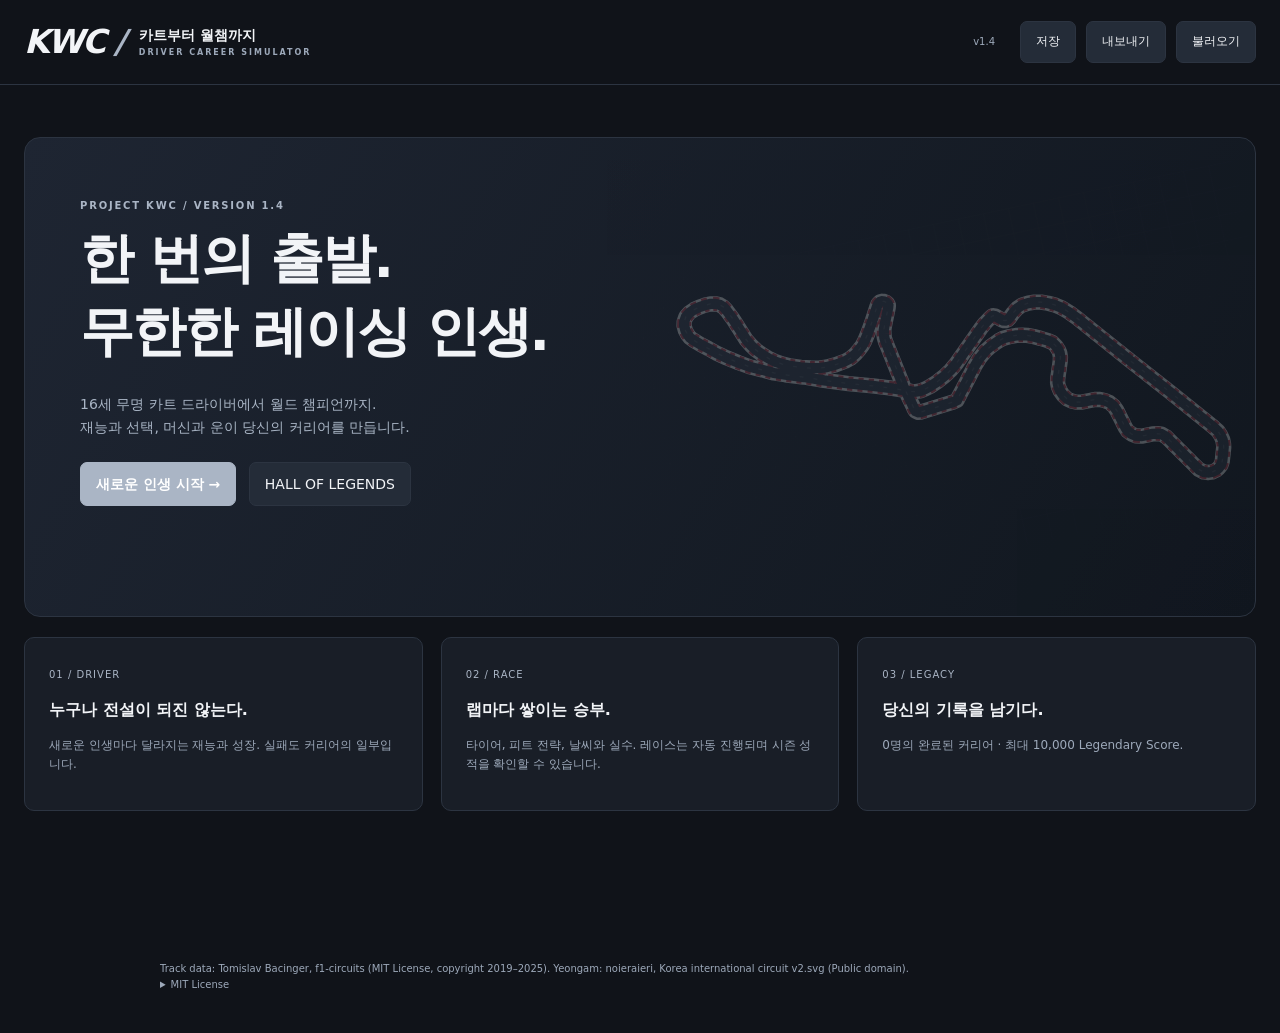
==== commit dc2b1639: "Add files via upload" ====
--- a/index.html
+++ b/index.html
@@ -2,22 +2,17 @@
 .badge{display:inline-block;min-width:17px;padding:0 4px;margin-left:3px;border-radius:9px;background:#ee5369;color:white;font-size:10px;line-height:17px}nav button{padding-left:13px;padding-right:13px}@media(max-width:760px){nav{justify-content:flex-start;overflow-x:auto}nav button{flex-shrink:0;padding:12px 10px}}
 .season-report{margin-top:30px;padding-top:25px;border-top:1px solid var(--line)}.season-report h2{font-size:23px}.track-credit{font-size:9px;color:var(--muted)}.track-credit a{color:inherit}nav{justify-content:space-between}nav button{min-width:85px}@media(max-width:760px){nav{overflow:visible}nav button{min-width:0;flex:1;font-size:10px;padding:12px 4px}.badge{margin-left:1px;font-size:8px;min-width:13px;padding:0 2px;line-height:14px}.season-report{align-items:flex-start;gap:10px}.season-report h2{font-size:20px}.season-report .eyebrow{font-size:8px;max-width:42%;text-align:right}}
 .training-picks{display:grid;grid-template-columns:1fr 1fr;gap:10px;margin:22px 0}.training-pick{display:grid;grid-template-columns:1fr auto;align-items:center;gap:7px;text-align:left;padding:15px;background:#121923;border:1px solid var(--line)}.training-pick span{font-size:12px;font-weight:700}.training-pick b{font-size:23px;font-variant-numeric:tabular-nums}.training-pick small{grid-column:1/-1;color:var(--muted);font-size:10px}.training-pick.selected{background:color-mix(in srgb,var(--accent) 20%,#151b24);border-color:var(--accent);color:white}.training-pick.selected small{color:#e4edf7}@media(max-width:480px){.training-pick{padding:11px;gap:4px}.training-pick span{font-size:11px}.training-pick b{font-size:19px}dialog{padding:22px}}
-</style></head><body><header><a href="#" id="brand"><b>KWC<span> / </span></b><div>카트부터 월챔까지<small>DRIVER CAREER SIMULATOR</small></div></a><span class="version">v1.0</span><button data-action="save">저장</button><button data-action="export">내보내기</button><label class="file-btn">불러오기<input id="import" type="file" accept="application/json" hidden></label></header><div id="shell"><aside id="side"></aside><main id="app"></main></div><nav id="nav"></nav><dialog id="dialog"></dialog><div role="status" id="toast"></div><script>(()=>{
+.career-actions{margin-top:16px;padding:19px 22px;background:#20232b;border:1px solid #645341;border-radius:10px}.career-actions-title{display:flex;gap:15px;align-items:center;margin-bottom:13px}.career-actions-title strong{font-size:14px;color:#f2d3a1}.career-actions-title small{font-size:11px;color:var(--muted)}.career-actions-buttons{display:flex;gap:10px}.career-actions-buttons button{flex:1;font-size:13px;min-height:45px}.career-actions .retire-button{background:#d2a356;color:#20170d;border-color:#d2a356;font-weight:800}.career-actions .retire-button:hover{background:#e9b66a}.career-actions p{font-size:10px;color:var(--muted);margin:12px 0 0}.career-status{display:flex;align-items:center;flex:1;color:#f2d3a1;font-size:12px}@media(max-width:620px){.career-actions{padding:16px}.career-actions-title{display:block}.career-actions-title small{display:block;margin-top:4px;font-size:10px}.career-actions-buttons{display:grid;grid-template-columns:1fr 1fr;gap:8px}.career-actions-buttons .danger{grid-column:1/-1}.career-actions-buttons button{padding:12px 7px;font-size:12px}}
+.comparison-dialog{max-width:900px}.contract-table table{white-space:normal;table-layout:fixed}.contract-table th:first-child{width:25%}.contract-table td,.contract-table th{vertical-align:top;overflow-wrap:anywhere}.contract-table thead{color:var(--accent)}.contract-delta{display:block;font-size:11px;font-weight:800;margin-top:4px}.contract-delta.positive{color:#69d69a}.contract-delta.negative{color:#ff8995}.contract-delta.neutral{color:var(--muted)}.comparison-note{padding:12px;border-left:3px solid #d5b568;background:#d5b56810;font-size:12px!important;color:#e6d0a4!important}.contract-verdict{padding:18px;background:var(--bg);border-radius:8px;margin:18px 0}.contract-verdict b{color:var(--accent);font-size:12px;letter-spacing:1px}.contract-verdict p{margin-bottom:0;font-size:12px}.contract-buttons{display:flex;gap:8px;flex-wrap:wrap}.contract-buttons button{flex:1;min-width:130px}@media(max-width:620px){.comparison-dialog{padding:18px 12px}.contract-table td,.contract-table th{padding:10px 5px;font-size:10px}.contract-table th:first-child{width:27%}.contract-buttons{display:grid;grid-template-columns:1fr 1fr}.contract-buttons button{min-width:0;padding:12px 6px;font-size:11px}.contract-buttons button:last-child{grid-column:1/-1}.comparison-dialog h2{font-size:21px}}
+
+.field-help{font-size:12px;color:var(--muted);line-height:1.8;margin:6px 0 16px}.field-help strong{color:var(--ink)}.create-form .field-help{display:block;font-weight:400}.guide-grid{display:grid;grid-template-columns:repeat(2,minmax(0,1fr));gap:16px;margin-top:16px}.guide-grid h3{margin:8px 0}.guide-grid p,.guide-intro p{color:#bdc7d4}.hub-help{display:flex;align-items:center;gap:12px;flex-wrap:wrap}.hub-help button{font-size:12px;padding:6px 10px}@media(max-width:650px){.guide-grid{grid-template-columns:1fr}}
+/* v1.3: explain choices where they happen, keep season results near the top. */
+.profile-option strong{display:block;color:#d6deeb;font-size:11px;margin-top:8px}.profile-caution{border-top:1px solid var(--line);padding-top:8px}.training-pick{text-align:left;display:block}.training-pick .skill-meaning{font-weight:700;color:var(--ink);font-size:12px;margin:12px 0 5px}.training-pick .skill-effect{font-weight:400;font-size:11px;line-height:1.8;color:#c4cedc;margin:0 0 8px}.training-pick em{font-style:normal;display:block;font-weight:400;font-size:10px;color:var(--muted);margin-bottom:12px}.training-pick.selected .skill-effect,.training-pick.selected em{color:#f4f6fa}.skill-explainer{border-top:1px solid var(--line);padding:14px 0}.skill-explainer summary{cursor:pointer;font-size:12px}.skill-explainer p{color:#c2ccda;font-size:12px;margin:8px 0}.skill-explainer small{color:var(--muted)}.guide-pages,.guide-actions{display:flex;flex-wrap:wrap;gap:10px;margin:20px 0}.guide-actions{justify-content:flex-end;padding:20px 0}.guide-grid article p{font-size:13px;line-height:1.95}.recent-season{border:1px solid color-mix(in srgb,var(--accent) 60%,#334052);background:linear-gradient(125deg,color-mix(in srgb,var(--accent) 14%,#191e27),#191e27);padding:24px;border-radius:12px;margin-bottom:20px}.recent-season .section-head{margin:0;gap:16px;flex-wrap:wrap}.recent-season h2{font-size:29px;margin:8px 0}.recent-season p{color:#c8d1de;margin:0;font-size:13px}.recent-season.empty{border-color:var(--line);background:#171e28;padding:18px}.recent-season.empty h3{margin:7px 0}.expiry-banner{padding:20px;border:1px solid #c89350;background:#372b1e;border-radius:10px;margin:20px 0}.expiry-banner p{font-size:12px}.season-filter{display:flex;align-items:center;gap:14px;flex-wrap:wrap}.season-filter select{width:auto;flex:1;min-width:180px;margin:0}.season-metrics{display:grid;grid-template-columns:repeat(4,minmax(0,1fr));gap:10px;margin:22px 0}.season-metrics>div{background:#101720;border:1px solid var(--line);border-radius:8px;padding:16px}.season-metrics small{font-size:11px;color:var(--muted)}.season-metrics b{display:block;font-size:24px}.season-races{display:grid;grid-template-columns:repeat(3,minmax(0,1fr));gap:12px}.season-race{background:#121a24;padding:18px}.season-race h3{margin:8px 0}.season-race>strong{font-size:30px;color:#d5dfed}.season-race.podium>strong{color:var(--accent)}.season-race p,.season-race>small{font-size:11px;color:var(--muted)}.season-race>small{display:block}.contract-delta.neutral{color:#b7c4d5}.contract-table td .contract-delta{white-space:normal}.guide-pages button{flex:1;font-size:12px}@media(max-width:760px){.recent-season{padding:20px}.recent-season .section-head>button{width:100%}.season-metrics{grid-template-columns:repeat(2,minmax(0,1fr))}.season-races{grid-template-columns:repeat(2,minmax(0,1fr))}.season-filter>button{width:100%}.guide-grid{grid-template-columns:1fr}.guide-actions>button{width:100%}.training-picks{grid-template-columns:1fr!important}.guide-pages button{flex-basis:100%}}
+
+.training-pick>b{margin-left:10px}.profile-option{line-height:1.85}.create-form .options:has(.profile-option){grid-template-columns:repeat(3,minmax(0,1fr))}@media(max-width:1000px){.create-form .options:has(.profile-option){grid-template-columns:repeat(2,minmax(0,1fr))}}@media(max-width:500px){.create-form .options:has(.profile-option){grid-template-columns:1fr}}
+.driver-number{font-size:13px;color:var(--muted);font-style:normal;white-space:nowrap}.class-offer-banner{padding:22px;border:1px solid #6992be;background:#12253a;border-radius:12px;margin:18px 0}.class-offer-banner.promotion{background:linear-gradient(120deg,#372d16,#202438);border:2px solid #e2bd60}.class-offer-banner.same{background:#172330;border-color:#394d64}.class-alert{font-size:15px;font-weight:800;color:#a9d5ff}.promotion .class-alert{color:#ffe099}.class-route{display:grid;grid-template-columns:1fr auto 1fr;align-items:center;gap:16px;margin:16px 0}.class-route small{display:block;color:#b7c6d9;font-size:11px}.class-route b{font-size:46px;line-height:1.3;font-weight:900;color:white}.class-route>strong{font-size:30px;color:#e5c775}.class-offer-banner p{font-size:14px;color:#edf1f8;line-height:1.8}.class-offer-banner>small{color:#c0ccdc}.class-ladder{display:flex;flex-wrap:wrap;gap:6px;margin-top:16px}.class-ladder span{font-size:10px;padding:5px 8px;background:#10151e;color:#aab8ca;border-radius:5px;border:1px solid #3a4757}.class-ladder .origin{border-color:#95b3d4}.class-ladder .destination{background:#e9cd89;color:#171d27;border-color:#ffe4a7;font-weight:900}.offer-class-chip{display:inline-block;font-size:12px;font-weight:800;padding:7px 11px;background:#283c52;color:#c7e4ff;border-radius:5px}.offer-class-chip.promotion{background:#e4c67e;color:#201a0d}.announcement-dialog{max-width:680px;border:2px solid #ddbc6d}.contract-celebration{text-align:center;padding:16px 0;animation:promotion-entry .65s ease-out}.contract-celebration.promotion{background:radial-gradient(ellipse at top,#e0bf4925,transparent 70%)}.celebration-mark{font-size:64px;line-height:1.2;color:#f8d981;font-weight:900}.contract-celebration h2{font-size:32px}.celebration-route{font-size:40px;font-weight:900;margin:22px 0}.celebration-route span{color:#c8b174}.celebration-route strong{color:#ffe6a0;font-size:60px}.contract-celebration h3{margin:18px 0;font-size:20px}.contract-celebration p{font-size:14px;line-height:1.9}.contract-celebration button{margin-top:18px;width:100%}@keyframes promotion-entry{from{opacity:0;transform:translateY(12px) scale(.97)}to{opacity:1;transform:translateY(0) scale(1)}}@media(max-width:650px){.class-offer-banner{padding:16px}.class-route{gap:10px}.class-route b{font-size:37px}.class-alert{font-size:13px}.class-offer-banner p{font-size:12px}.celebration-route{font-size:27px}.celebration-route strong{font-size:46px}.contract-celebration h2{font-size:26px}}@media(prefers-reduced-motion:reduce){.contract-celebration{animation:none}}
+</style></head><body><header><a href="#" id="brand"><b>KWC<span> / </span></b><div>카트부터 월챔까지<small>DRIVER CAREER SIMULATOR</small></div></a><span class="version">v1.4</span><button data-action="save">저장</button><button data-action="export">내보내기</button><label class="file-btn">불러오기<input id="import" type="file" accept="application/json" hidden></label></header><div id="shell"><aside id="side"></aside><main id="app"></main></div><nav id="nav"></nav><dialog id="dialog"></dialog><div role="status" id="toast"></div><script>(()=>{
 "use strict";const __modules={};
-__modules["systems/balance.js"]=(()=>{
-const B={version:1,publicWeight:.65,hiddenWeight:.35,driverWeight:.60,carWeight:.40,visibleCircuit:.90,hiddenCircuit:.10,laps:[12,16,20,24,28],races:[6,7,8,9,10],points:[25,18,15,12,10,8,6,4,2,1],talentOdds:[.10,.50,.25,.12,.027,.003],potential:[55,69,81,91,97,100],offerOVR:[43,54,65,76,84],trainingCost:0,trainingLimit:1,FAChance:.4,retiredChance:.04,ageDecline:69};
-
-return {B};
-})();
-__modules["systems/rng.js"]=(()=>{
-const clamp=(x,a=0,b=100)=>Math.max(a,Math.min(b,x));
-function rng(s){s.seed=(Math.imul(s.seed,1664525)+1013904223)>>>0;return s.seed/4294967296}
-const range=(s,a,b)=>a+rng(s)*(b-a);
-const pick=(s,a)=>a[Math.floor(rng(s)*a.length)];
-const avg=a=>a.reduce((x,y)=>x+y,0)/a.length;
-
-return {clamp,rng,range,pick,avg};
-})();
 __modules["data/track-layouts.js"]=(()=>{
 // Real GP layout data, normalized uniformly; see track-credits.html.
 const trackLayouts={"monza":{"path":"M201.02,31.84 L272.69,37.93 L302.74,40.7 L303.96,41.0 L304.67,41.86 L304.84,42.92 L304.67,44.23 L304.58,45.47 L304.67,46.61 L305.28,47.39 L306.16,48.0 L306.94,48.16 L307.81,48.16 L324.2,43.84 L328.66,43.23 L332.69,43.0 L337.08,43.31 L358.45,44.92 L361.94,45.55 L365.19,46.31 L368.68,47.47 L372.46,49.0 L376.14,50.77 L380.26,53.38 L383.66,56.07 L387.53,59.7 L390.95,63.62 L394.09,68.0 L396.8,72.69 L399.44,78.0 L401.28,83.31 L402.93,89.16 L404.08,95.78 L404.7,102.55 L406.96,128.93 L408.9,161.24 L409.06,163.16 L409.6,164.16 L410.48,165.0 L414.25,166.07 L415.29,166.54 L415.99,167.3 L416.42,168.62 L417.22,173.0 L418.26,177.77 L420.45,184.54 L430.62,214.77 L431.23,217.38 L431.23,219.85 L430.79,222.23 L430.1,223.91 L429.13,225.54 L428.07,227.07 L425.97,229.0 L424.32,230.07 L422.29,230.84 L420.03,231.23 L405.66,232.53 L381.13,235.0 L378.94,234.92 L377.53,234.53 L376.3,233.92 L375.43,232.92 L374.2,231.08 L363.52,211.31 L354.51,195.23 L348.99,185.23 L346.18,180.38 L342.33,174.92 L339.34,171.0 L336.37,167.62 L321.3,150.07 L310.0,137.62 L286.89,111.31 L272.95,95.46 L270.76,93.31 L269.36,92.46 L267.97,92.31 L266.3,92.31 L262.62,92.85 L260.61,93.01 L257.71,93.01 L256.13,92.77 L254.13,92.15 L251.77,91.23 L249.39,89.69 L246.93,87.61 L244.93,85.24 L243.44,83.31 L242.29,82.31 L240.73,81.54 L237.83,80.84 L224.6,79.23 L210.49,77.54 L84.02,64.47 L79.47,63.92 L77.35,63.39 L75.18,62.31 L73.41,60.84 L71.83,59.15 L70.27,56.77 L69.31,54.16 L68.77,51.16 L68.95,48.61 L69.47,46.24 L70.53,43.47 L71.76,40.78 L73.15,38.78 L74.99,36.38 L77.89,33.69 L80.51,31.85 L83.32,30.24 L86.64,28.85 L90.32,27.55 L94.1,26.55 L97.33,26.08 L102.23,25.55 L107.14,25.47 L111.79,25.39 L120.98,25.16 L129.05,25.0 L137.8,25.16 L149.27,26.16 L185.54,29.93 L201.02,31.84 Z","points":[[201.02,31.84],[272.69,37.93],[302.74,40.7],[303.96,41.0],[304.67,41.86],[304.84,42.92],[304.67,44.23],[304.58,45.47],[304.67,46.61],[305.28,47.39],[306.16,48.0],[306.94,48.16],[307.81,48.16],[324.2,43.84],[328.66,43.23],[332.69,43.0],[337.08,43.31],[358.45,44.92],[361.94,45.55],[365.19,46.31],[368.68,47.47],[372.46,49.0],[376.14,50.77],[380.26,53.38],[383.66,56.07],[387.53,59.7],[390.95,63.62],[394.09,68.0],[396.8,72.69],[399.44,78.0],[401.28,83.31],[402.93,89.16],[404.08,95.78],[404.7,102.55],[406.96,128.93],[408.9,161.24],[409.06,163.16],[409.6,164.16],[410.48,165.0],[414.25,166.07],[415.29,166.54],[415.99,167.3],[416.42,168.62],[417.22,173.0],[418.26,177.77],[420.45,184.54],[430.62,214.77],[431.23,217.38],[431.23,219.85],[430.79,222.23],[430.1,223.91],[429.13,225.54],[428.07,227.07],[425.97,229.0],[424.32,230.07],[422.29,230.84],[420.03,231.23],[405.66,232.53],[381.13,235.0],[378.94,234.92],[377.53,234.53],[376.3,233.92],[375.43,232.92],[374.2,231.08],[363.52,211.31],[354.51,195.23],[348.99,185.23],[346.18,180.38],[342.33,174.92],[339.34,171.0],[336.37,167.62],[321.3,150.07],[310.0,137.62],[286.89,111.31],[272.95,95.46],[270.76,93.31],[269.36,92.46],[267.97,92.31],[266.3,92.31],[262.62,92.85],[260.61,93.01],[257.71,93.01],[256.13,92.77],[254.13,92.15],[251.77,91.23],[249.39,89.69],[246.93,87.61],[244.93,85.24],[243.44,83.31],[242.29,82.31],[240.73,81.54],[237.83,80.84],[224.6,79.23],[210.49,77.54],[84.02,64.47],[79.47,63.92],[77.35,63.39],[75.18,62.31],[73.41,60.84],[71.83,59.15],[70.27,56.77],[69.31,54.16],[68.77,51.16],[68.95,48.61],[69.47,46.24],[70.53,43.47],[71.76,40.78],[73.15,38.78],[74.99,36.38],[77.89,33.69],[80.51,31.85],[83.32,30.24],[86.64,28.85],[90.32,27.55],[94.1,26.55],[97.33,26.08],[102.23,25.55],[107.14,25.47],[111.79,25.39],[120.98,25.16],[129.05,25.0],[137.8,25.16],[149.27,26.16],[185.54,29.93],[201.02,31.84]],"source":"https://github.com/bacinger/f1-circuits","layout":"Grand Prix"},"monaco":{"path":"M334.71,162.18 L337.57,161.72 L340.15,162.36 L343.67,164.01 L346.15,165.57 L352.32,170.44 L385.9,195.17 L388.32,196.89 L389.05,199.44 L388.16,202.54 L386.38,204.69 L383.58,206.26 L380.44,206.58 L377.83,206.65 L375.7,206.9 L373.16,208.18 L371.22,209.68 L367.31,212.45 L363.85,214.34 L361.75,215.07 L360.51,216.01 L360.1,217.51 L360.61,219.23 L361.94,220.51 L363.85,220.9 L365.47,220.05 L367.06,217.87 L375.26,211.42 L377.23,210.5 L379.14,210.48 L380.6,210.99 L381.96,211.67 L383.52,214.7 L384.73,219.39 L385.68,221.94 L386.73,224.55 L388.0,228.18 L388.29,232.13 L387.24,234.22 L384.0,235.0 L365.06,234.27 L345.58,231.35 L333.19,228.32 L324.35,224.94 L314.25,219.16 L305.7,212.5 L295.18,202.86 L286.73,189.06 L282.7,180.84 L275.29,165.0 L271.61,154.35 L267.89,138.62 L266.3,128.5 L265.28,123.12 L263.73,122.21 L262.36,122.14 L260.77,121.82 L259.21,121.13 L258.42,118.85 L257.88,115.64 L259.91,112.08 L260.04,110.13 L256.32,81.8 L254.29,67.73 L252.26,54.78 L251.72,51.2 L251.3,48.81 L249.52,47.09 L244.19,44.38 L239.01,42.08 L233.83,40.24 L230.14,39.44 L223.72,38.59 L212.73,38.52 L209.99,38.64 L208.12,39.44 L206.31,41.05 L203.7,44.61 L201.51,46.99 L199.16,48.03 L195.76,48.44 L172.37,52.48 L168.27,53.51 L166.97,53.84 L165.22,53.74 L163.83,52.71 L162.24,50.44 L161.12,48.16 L159.54,47.64 L156.2,48.07 L148.6,50.67 L142.89,53.03 L138.37,55.44 L132.46,59.58 L127.22,64.76 L125.03,68.57 L123.03,72.85 L122.07,74.98 L120.86,76.06 L117.15,77.3 L115.18,76.7 L114.03,74.77 L111.78,66.21 L111.01,61.43 L110.95,58.29 L111.36,55.49 L112.7,53.72 L113.81,52.64 L116.42,52.6 L118.51,52.18 L121.09,51.36 L127.03,46.53 L132.72,43.0 L136.97,40.24 L145.05,37.33 L167.51,30.88 L174.76,29.11 L182.51,27.87 L193.82,26.26 L208.53,25.0 L218.13,25.0 L225.47,25.41 L233.1,26.22 L238.4,27.64 L243.17,29.25 L246.09,30.03 L248.67,30.42 L252.57,30.23 L254.99,30.17 L256.42,30.95 L257.37,32.94 L258.55,37.81 L258.74,42.15 L259.47,48.1 L260.52,56.38 L261.82,63.73 L267.32,82.42 L270.18,92.86 L271.73,102.44 L272.27,109.0 L274.12,114.12 L281.14,128.93 L283.81,135.43 L285.94,144.91 L287.05,152.83 L288.32,160.39 L289.81,164.63 L293.06,169.8 L297.73,174.28 L301.67,176.8 L305.8,177.93 L310.12,177.74 L314.19,177.01 L318.67,175.4 L322.92,173.27 L325.53,169.91 L328.55,166.7 L329.92,165.14 L331.38,163.69 L334.71,162.18 Z","points":[[334.71,162.18],[337.57,161.72],[340.15,162.36],[343.67,164.01],[346.15,165.57],[352.32,170.44],[385.9,195.17],[388.32,196.89],[389.05,199.44],[388.16,202.54],[386.38,204.69],[383.58,206.26],[380.44,206.58],[377.83,206.65],[375.7,206.9],[373.16,208.18],[371.22,209.68],[367.31,212.45],[363.85,214.34],[361.75,215.07],[360.51,216.01],[360.1,217.51],[360.61,219.23],[361.94,220.51],[363.85,220.9],[365.47,220.05],[367.06,217.87],[375.26,211.42],[377.23,210.5],[379.14,210.48],[380.6,210.99],[381.96,211.67],[383.52,214.7],[384.73,219.39],[385.68,221.94],[386.73,224.55],[388.0,228.18],[388.29,232.13],[387.24,234.22],[384.0,235.0],[365.06,234.27],[345.58,231.35],[333.19,228.32],[324.35,224.94],[314.25,219.16],[305.7,212.5],[295.18,202.86],[286.73,189.06],[282.7,180.84],[275.29,165.0],[271.61,154.35],[267.89,138.62],[266.3,128.5],[265.28,123.12],[263.73,122.21],[262.36,122.14],[260.77,121.82],[259.21,121.13],[258.42,118.85],[257.88,115.64],[259.91,112.08],[260.04,110.13],[256.32,81.8],[254.29,67.73],[252.26,54.78],[251.72,51.2],[251.3,48.81],[249.52,47.09],[244.19,44.38],[239.01,42.08],[233.83,40.24],[230.14,39.44],[223.72,38.59],[212.73,38.52],[209.99,38.64],[208.12,39.44],[206.31,41.05],[203.7,44.61],[201.51,46.99],[199.16,48.03],[195.76,48.44],[172.37,52.48],[168.27,53.51],[166.97,53.84],[165.22,53.74],[163.83,52.71],[162.24,50.44],[161.12,48.16],[159.54,47.64],[156.2,48.07],[148.6,50.67],[142.89,53.03],[138.37,55.44],[132.46,59.58],[127.22,64.76],[125.03,68.57],[123.03,72.85],[122.07,74.98],[120.86,76.06],[117.15,77.3],[115.18,76.7],[114.03,74.77],[111.78,66.21],[111.01,61.43],[110.95,58.29],[111.36,55.49],[112.7,53.72],[113.81,52.64],[116.42,52.6],[118.51,52.18],[121.09,51.36],[127.03,46.53],[132.72,43.0],[136.97,40.24],[145.05,37.33],[167.51,30.88],[174.76,29.11],[182.51,27.87],[193.82,26.26],[208.53,25.0],[218.13,25.0],[225.47,25.41],[233.1,26.22],[238.4,27.64],[243.17,29.25],[246.09,30.03],[248.67,30.42],[252.57,30.23],[254.99,30.17],[256.42,30.95],[257.37,32.94],[258.55,37.81],[258.74,42.15],[259.47,48.1],[260.52,56.38],[261.82,63.73],[267.32,82.42],[270.18,92.86],[271.73,102.44],[272.27,109.0],[274.12,114.12],[281.14,128.93],[283.81,135.43],[285.94,144.91],[287.05,152.83],[288.32,160.39],[289.81,164.63],[293.06,169.8],[297.73,174.28],[301.67,176.8],[305.8,177.93],[310.12,177.74],[314.19,177.01],[318.67,175.4],[322.92,173.27],[325.53,169.91],[328.55,166.7],[329.92,165.14],[331.38,163.69],[334.71,162.18]],"source":"https://github.com/bacinger/f1-circuits","layout":"Grand Prix"},"suzuka":{"path":"M389.23,137.16 L413.49,166.37 L441.87,201.15 L444.47,204.83 L445.92,208.67 L446.67,212.12 L446.61,215.51 L446.19,218.12 L442.88,228.36 L441.31,231.03 L439.02,233.06 L437.1,234.15 L433.64,235.0 L430.49,234.89 L427.03,233.73 L423.81,231.19 L420.54,226.24 L403.79,200.53 L400.63,197.83 L397.9,196.96 L393.78,196.25 L385.13,196.18 L380.77,194.93 L377.7,192.77 L375.37,189.94 L374.27,187.17 L370.38,172.37 L368.75,168.58 L366.15,165.32 L363.13,163.11 L359.32,161.33 L355.43,160.59 L345.36,160.44 L340.71,159.54 L337.53,158.03 L334.23,155.49 L331.82,151.94 L330.34,148.33 L329.66,144.92 L329.7,141.66 L330.32,138.9 L335.26,125.38 L336.01,122.64 L336.14,119.03 L335.61,116.64 L334.31,113.19 L332.37,110.24 L328.65,107.61 L324.13,105.16 L318.77,102.46 L314.05,100.57 L310.54,99.59 L305.59,98.76 L300.0,98.67 L295.58,98.85 L291.91,99.83 L288.92,101.1 L284.28,103.09 L279.39,105.83 L273.77,110.42 L269.38,115.08 L250.91,137.47 L249.96,138.76 L247.02,139.45 L220.04,141.88 L218.3,141.66 L216.46,140.41 L215.71,138.29 L215.38,136.51 L211.28,119.65 L205.81,87.99 L204.76,82.17 L204.51,79.23 L204.8,76.2 L205.38,73.05 L206.63,69.8 L208.04,66.56 L212.39,56.57 L212.85,55.04 L212.52,53.63 L211.7,52.34 L210.29,51.38 L208.66,50.87 L207.09,50.98 L205.29,52.18 L203.81,54.32 L197.46,65.29 L192.3,73.56 L188.93,78.47 L186.15,81.7 L183.75,83.75 L179.64,87.01 L175.3,89.33 L170.76,90.69 L162.86,91.85 L155.37,92.16 L149.74,91.74 L143.02,90.27 L135.66,88.19 L127.43,85.11 L122.23,82.71 L117.67,79.96 L113.46,76.82 L109.02,72.83 L104.42,67.74 L101.39,63.31 L98.66,58.45 L91.93,40.52 L88.32,32.67 L86.49,29.53 L84.0,27.21 L80.74,25.74 L76.85,25.0 L72.18,25.11 L67.86,25.74 L63.63,26.67 L59.52,28.37 L56.15,30.93 L54.12,34.19 L53.33,37.38 L53.57,41.39 L54.48,44.38 L55.82,47.39 L58.11,49.91 L62.63,54.14 L68.28,58.85 L73.81,63.69 L80.82,68.99 L88.83,74.46 L97.03,79.58 L106.2,83.96 L114.4,88.15 L122.82,91.36 L136.49,96.09 L151.53,101.95 L169.74,108.33 L187.8,114.03 L200.3,118.36 L216.46,124.54 L220.15,125.47 L223.83,125.59 L227.73,124.85 L231.52,123.8 L238.34,121.17 L244.62,118.03 L249.89,114.77 L255.34,110.53 L265.54,100.99 L279.5,87.97 L283.38,84.76 L286.14,82.82 L288.67,81.15 L290.46,80.08 L291.43,79.99 L292.71,80.52 L295.86,83.33 L298.13,85.23 L299.98,85.76 L301.72,85.43 L303.76,84.07 L307.13,81.01 L310.92,78.29 L315.15,76.51 L320.31,76.06 L325.12,76.33 L330.21,77.38 L335.3,79.36 L339.61,81.44 L345.03,85.11 L349.9,89.64 L354.89,95.22 L389.23,137.16 Z","points":[[389.23,137.16],[413.49,166.37],[441.87,201.15],[444.47,204.83],[445.92,208.67],[446.67,212.12],[446.61,215.51],[446.19,218.12],[442.88,228.36],[441.31,231.03],[439.02,233.06],[437.1,234.15],[433.64,235.0],[430.49,234.89],[427.03,233.73],[423.81,231.19],[420.54,226.24],[403.79,200.53],[400.63,197.83],[397.9,196.96],[393.78,196.25],[385.13,196.18],[380.77,194.93],[377.7,192.77],[375.37,189.94],[374.27,187.17],[370.38,172.37],[368.75,168.58],[366.15,165.32],[363.13,163.11],[359.32,161.33],[355.43,160.59],[345.36,160.44],[340.71,159.54],[337.53,158.03],[334.23,155.49],[331.82,151.94],[330.34,148.33],[329.66,144.92],[329.7,141.66],[330.32,138.9],[335.26,125.38],[336.01,122.64],[336.14,119.03],[335.61,116.64],[334.31,113.19],[332.37,110.24],[328.65,107.61],[324.13,105.16],[318.77,102.46],[314.05,100.57],[310.54,99.59],[305.59,98.76],[300.0,98.67],[295.58,98.85],[291.91,99.83],[288.92,101.1],[284.28,103.09],[279.39,105.83],[273.77,110.42],[269.38,115.08],[250.91,137.47],[249.96,138.76],[247.02,139.45],[220.04,141.88],[218.3,141.66],[216.46,140.41],[215.71,138.29],[215.38,136.51],[211.28,119.65],[205.81,87.99],[204.76,82.17],[204.51,79.23],[204.8,76.2],[205.38,73.05],[206.63,69.8],[208.04,66.56],[212.39,56.57],[212.85,55.04],[212.52,53.63],[211.7,52.34],[210.29,51.38],[208.66,50.87],[207.09,50.98],[205.29,52.18],[203.81,54.32],[197.46,65.29],[192.3,73.56],[188.93,78.47],[186.15,81.7],[183.75,83.75],[179.64,87.01],[175.3,89.33],[170.76,90.69],[162.86,91.85],[155.37,92.16],[149.74,91.74],[143.02,90.27],[135.66,88.19],[127.43,85.11],[122.23,82.71],[117.67,79.96],[113.46,76.82],[109.02,72.83],[104.42,67.74],[101.39,63.31],[98.66,58.45],[91.93,40.52],[88.32,32.67],[86.49,29.53],[84.0,27.21],[80.74,25.74],[76.85,25.0],[72.18,25.11],[67.86,25.74],[63.63,26.67],[59.52,28.37],[56.15,30.93],[54.12,34.19],[53.33,37.38],[53.57,41.39],[54.48,44.38],[55.82,47.39],[58.11,49.91],[62.63,54.14],[68.28,58.85],[73.81,63.69],[80.82,68.99],[88.83,74.46],[97.03,79.58],[106.2,83.96],[114.4,88.15],[122.82,91.36],[136.49,96.09],[151.53,101.95],[169.74,108.33],[187.8,114.03],[200.3,118.36],[216.46,124.54],[220.15,125.47],[223.83,125.59],[227.73,124.85],[231.52,123.8],[238.34,121.17],[244.62,118.03],[249.89,114.77],[255.34,110.53],[265.54,100.99],[279.5,87.97],[283.38,84.76],[286.14,82.82],[288.67,81.15],[290.46,80.08],[291.43,79.99],[292.71,80.52],[295.86,83.33],[298.13,85.23],[299.98,85.76],[301.72,85.43],[303.76,84.07],[307.13,81.01],[310.92,78.29],[315.15,76.51],[320.31,76.06],[325.12,76.33],[330.21,77.38],[335.3,79.36],[339.61,81.44],[345.03,85.11],[349.9,89.64],[354.89,95.22],[389.23,137.16]],"source":"https://github.com/bacinger/f1-circuits","layout":"Grand Prix"},"silverstone":{"path":"M422.06,149.93 L425.38,188.08 L424.97,194.86 L423.24,200.08 L420.99,203.48 L416.29,207.53 L410.92,210.09 L404.16,212.16 L392.7,215.07 L381.44,218.04 L369.0,219.78 L361.18,220.52 L342.21,221.51 L326.02,221.93 L319.7,222.59 L313.78,224.99 L305.53,229.53 L300.82,231.45 L297.27,231.37 L293.11,230.53 L276.05,224.08 L269.18,223.66 L264.27,224.66 L260.09,226.98 L251.19,233.35 L247.1,234.83 L242.28,235.0 L237.89,233.92 L233.07,230.04 L229.52,225.07 L225.56,218.28 L222.45,213.0 L218.81,209.26 L211.62,204.97 L195.77,196.53 L110.32,150.1 L86.63,134.88 L80.83,130.57 L77.73,127.11 L75.69,123.05 L74.62,118.83 L74.94,114.94 L75.91,110.64 L77.51,107.0 L80.08,103.77 L84.17,101.03 L85.76,100.21 L94.77,96.07 L102.82,91.44 L109.46,86.48 L113.53,83.08 L117.72,79.28 L124.58,72.57 L142.48,57.6 L143.44,56.1 L143.67,54.04 L142.69,51.98 L137.0,45.69 L136.25,43.54 L136.48,41.38 L137.23,39.57 L139.69,36.99 L142.48,34.27 L146.99,30.87 L151.81,28.4 L156.74,26.65 L162.31,25.17 L164.57,25.0 L166.82,25.42 L168.96,26.65 L173.69,29.63 L233.27,75.31 L246.46,85.57 L248.94,87.71 L251.4,91.44 L252.47,95.9 L252.58,99.55 L252.15,104.6 L250.01,118.66 L249.47,123.3 L249.26,128.1 L250.01,133.56 L251.28,138.53 L253.76,142.99 L276.92,172.12 L278.19,174.02 L279.37,176.34 L279.6,178.73 L278.94,180.55 L277.44,182.21 L275.73,183.21 L258.36,188.17 L255.9,189.66 L254.4,191.72 L254.29,194.12 L255.47,196.78 L257.61,198.43 L259.86,199.51 L265.54,201.58 L270.37,203.22 L275.1,204.47 L279.69,205.13 L284.54,205.55 L289.56,205.21 L291.81,204.22 L294.7,201.66 L380.9,107.24 L382.51,104.68 L384.33,101.12 L384.97,96.74 L384.45,92.19 L382.19,87.56 L380.15,85.89 L377.14,84.73 L361.5,82.83 L358.29,81.76 L355.7,79.45 L353.99,75.97 L353.45,72.17 L354.54,67.95 L356.56,64.97 L358.93,63.15 L361.7,61.74 L364.7,61.49 L367.93,62.07 L373.19,64.38 L397.29,76.54 L401.91,80.44 L405.78,84.25 L410.49,89.71 L413.6,94.17 L415.97,99.8 L417.56,104.68 L418.86,115.03 L422.06,149.93 Z","points":[[422.06,149.93],[425.38,188.08],[424.97,194.86],[423.24,200.08],[420.99,203.48],[416.29,207.53],[410.92,210.09],[404.16,212.16],[392.7,215.07],[381.44,218.04],[369.0,219.78],[361.18,220.52],[342.21,221.51],[326.02,221.93],[319.7,222.59],[313.78,224.99],[305.53,229.53],[300.82,231.45],[297.27,231.37],[293.11,230.53],[276.05,224.08],[269.18,223.66],[264.27,224.66],[260.09,226.98],[251.19,233.35],[247.1,234.83],[242.28,235.0],[237.89,233.92],[233.07,230.04],[229.52,225.07],[225.56,218.28],[222.45,213.0],[218.81,209.26],[211.62,204.97],[195.77,196.53],[110.32,150.1],[86.63,134.88],[80.83,130.57],[77.73,127.11],[75.69,123.05],[74.62,118.83],[74.94,114.94],[75.91,110.64],[77.51,107.0],[80.08,103.77],[84.17,101.03],[85.76,100.21],[94.77,96.07],[102.82,91.44],[109.46,86.48],[113.53,83.08],[117.72,79.28],[124.58,72.57],[142.48,57.6],[143.44,56.1],[143.67,54.04],[142.69,51.98],[137.0,45.69],[136.25,43.54],[136.48,41.38],[137.23,39.57],[139.69,36.99],[142.48,34.27],[146.99,30.87],[151.81,28.4],[156.74,26.65],[162.31,25.17],[164.57,25.0],[166.82,25.42],[168.96,26.65],[173.69,29.63],[233.27,75.31],[246.46,85.57],[248.94,87.71],[251.4,91.44],[252.47,95.9],[252.58,99.55],[252.15,104.6],[250.01,118.66],[249.47,123.3],[249.26,128.1],[250.01,133.56],[251.28,138.53],[253.76,142.99],[276.92,172.12],[278.19,174.02],[279.37,176.34],[279.6,178.73],[278.94,180.55],[277.44,182.21],[275.73,183.21],[258.36,188.17],[255.9,189.66],[254.4,191.72],[254.29,194.12],[255.47,196.78],[257.61,198.43],[259.86,199.51],[265.54,201.58],[270.37,203.22],[275.1,204.47],[279.69,205.13],[284.54,205.55],[289.56,205.21],[291.81,204.22],[294.7,201.66],[380.9,107.24],[382.51,104.68],[384.33,101.12],[384.97,96.74],[384.45,92.19],[382.19,87.56],[380.15,85.89],[377.14,84.73],[361.5,82.83],[358.29,81.76],[355.7,79.45],[353.99,75.97],[353.45,72.17],[354.54,67.95],[356.56,64.97],[358.93,63.15],[361.7,61.74],[364.7,61.49],[367.93,62.07],[373.19,64.38],[397.29,76.54],[401.91,80.44],[405.78,84.25],[410.49,89.71],[413.6,94.17],[415.97,99.8],[417.56,104.68],[418.86,115.03],[422.06,149.93]],"source":"https://github.com/bacinger/f1-circuits","layout":"Grand Prix"},"spa":{"path":"M384.09,88.36 L416.8,69.64 L418.27,69.44 L419.57,70.27 L420.18,72.0 L419.65,73.93 L416.54,80.09 L409.37,95.05 L404.94,102.24 L399.4,109.72 L393.78,116.44 L387.98,121.76 L353.88,150.35 L351.98,152.36 L349.83,155.81 L345.84,161.97 L343.16,164.67 L339.53,166.95 L336.22,168.41 L332.51,169.39 L325.67,170.22 L323.24,170.69 L321.0,171.53 L318.07,173.12 L295.47,187.24 L281.11,196.23 L275.75,198.73 L271.76,200.32 L265.36,202.19 L225.98,213.47 L166.18,230.78 L151.81,234.79 L149.47,235.0 L146.89,234.58 L144.81,233.2 L143.07,231.19 L141.69,228.63 L140.22,227.11 L138.5,226.07 L135.89,225.24 L133.3,225.38 L117.81,228.84 L115.12,228.77 L112.7,228.22 L110.02,226.35 L108.2,224.12 L80.94,184.68 L79.89,182.19 L79.82,179.7 L80.59,177.07 L82.15,174.92 L84.39,173.4 L86.65,172.78 L89.07,172.64 L91.33,173.4 L93.66,174.78 L95.3,176.79 L105.95,194.02 L107.85,195.9 L109.76,196.92 L112.0,197.35 L114.78,197.13 L135.72,190.0 L144.28,187.79 L170.68,182.74 L185.83,180.25 L188.41,179.7 L191.19,178.45 L193.44,176.79 L195.87,174.3 L197.69,171.53 L198.9,168.48 L199.41,165.29 L200.11,154.98 L199.67,151.04 L198.64,147.44 L197.08,143.78 L195.08,140.79 L191.88,137.33 L188.69,135.12 L184.1,132.7 L159.68,122.94 L137.96,114.21 L134.59,112.34 L132.25,110.13 L130.53,107.09 L129.67,104.04 L129.57,101.21 L130.18,98.37 L131.3,95.95 L133.91,91.92 L135.03,89.29 L135.54,86.11 L135.19,82.93 L134.26,80.02 L132.51,77.53 L130.53,75.94 L127.85,74.0 L102.75,58.01 L101.28,56.42 L100.24,54.48 L99.72,52.13 L99.89,49.5 L100.93,47.22 L108.81,36.41 L113.47,30.05 L115.55,28.46 L118.06,26.8 L120.49,25.83 L123.35,25.14 L126.29,25.0 L129.83,25.48 L132.86,26.59 L136.75,28.04 L142.65,30.19 L149.31,33.92 L155.11,38.02 L162.11,44.24 L172.24,54.62 L177.0,60.71 L180.02,65.91 L193.96,92.63 L196.38,96.5 L199.25,100.17 L202.44,103.56 L205.91,106.46 L209.55,109.16 L216.19,112.76 L222.6,115.67 L237.4,122.32 L240.61,123.49 L244.06,124.19 L248.39,124.32 L252.29,123.63 L262.42,119.69 L273.58,115.39 L287.52,110.2 L292.69,108.88 L298.84,107.64 L304.55,106.88 L309.4,106.39 L331.82,104.87 L333.29,105.15 L334.33,106.05 L334.68,107.43 L334.33,109.78 L334.33,112.21 L334.68,113.87 L335.89,114.97 L337.27,115.25 L339.09,114.56 L353.02,106.05 L384.09,88.36 Z","points":[[384.09,88.36],[416.8,69.64],[418.27,69.44],[419.57,70.27],[420.18,72.0],[419.65,73.93],[416.54,80.09],[409.37,95.05],[404.94,102.24],[399.4,109.72],[393.78,116.44],[387.98,121.76],[353.88,150.35],[351.98,152.36],[349.83,155.81],[345.84,161.97],[343.16,164.67],[339.53,166.95],[336.22,168.41],[332.51,169.39],[325.67,170.22],[323.24,170.69],[321.0,171.53],[318.07,173.12],[295.47,187.24],[281.11,196.23],[275.75,198.73],[271.76,200.32],[265.36,202.19],[225.98,213.47],[166.18,230.78],[151.81,234.79],[149.47,235.0],[146.89,234.58],[144.81,233.2],[143.07,231.19],[141.69,228.63],[140.22,227.11],[138.5,226.07],[135.89,225.24],[133.3,225.38],[117.81,228.84],[115.12,228.77],[112.7,228.22],[110.02,226.35],[108.2,224.12],[80.94,184.68],[79.89,182.19],[79.82,179.7],[80.59,177.07],[82.15,174.92],[84.39,173.4],[86.65,172.78],[89.07,172.64],[91.33,173.4],[93.66,174.78],[95.3,176.79],[105.95,194.02],[107.85,195.9],[109.76,196.92],[112.0,197.35],[114.78,197.13],[135.72,190.0],[144.28,187.79],[170.68,182.74],[185.83,180.25],[188.41,179.7],[191.19,178.45],[193.44,176.79],[195.87,174.3],[197.69,171.53],[198.9,168.48],[199.41,165.29],[200.11,154.98],[199.67,151.04],[198.64,147.44],[197.08,143.78],[195.08,140.79],[191.88,137.33],[188.69,135.12],[184.1,132.7],[159.68,122.94],[137.96,114.21],[134.59,112.34],[132.25,110.13],[130.53,107.09],[129.67,104.04],[129.57,101.21],[130.18,98.37],[131.3,95.95],[133.91,91.92],[135.03,89.29],[135.54,86.11],[135.19,82.93],[134.26,80.02],[132.51,77.53],[130.53,75.94],[127.85,74.0],[102.75,58.01],[101.28,56.42],[100.24,54.48],[99.72,52.13],[99.89,49.5],[100.93,47.22],[108.81,36.41],[113.47,30.05],[115.55,28.46],[118.06,26.8],[120.49,25.83],[123.35,25.14],[126.29,25.0],[129.83,25.48],[132.86,26.59],[136.75,28.04],[142.65,30.19],[149.31,33.92],[155.11,38.02],[162.11,44.24],[172.24,54.62],[177.0,60.71],[180.02,65.91],[193.96,92.63],[196.38,96.5],[199.25,100.17],[202.44,103.56],[205.91,106.46],[209.55,109.16],[216.19,112.76],[222.6,115.67],[237.4,122.32],[240.61,123.49],[244.06,124.19],[248.39,124.32],[252.29,123.63],[262.42,119.69],[273.58,115.39],[287.52,110.2],[292.69,108.88],[298.84,107.64],[304.55,106.88],[309.4,106.39],[331.82,104.87],[333.29,105.15],[334.33,106.05],[334.68,107.43],[334.33,109.78],[334.33,112.21],[334.68,113.87],[335.89,114.97],[337.27,115.25],[339.09,114.56],[353.02,106.05],[384.09,88.36]],"source":"https://github.com/bacinger/f1-circuits","layout":"Grand Prix"},"yeongam":{"path":"M186.13,86.09 L184.59,86.35 L182.63,86.57 L180.31,86.75 L177.7,86.9 L174.86,87.02 L171.84,87.12 L168.72,87.21 L165.56,87.27 L162.41,87.32 L159.34,87.37 L156.41,87.41 L153.67,87.45 L151.2,87.5 L149.06,87.55 L147.3,87.61 L145.99,87.69 L144.89,87.84 L143.74,88.09 L142.56,88.46 L141.37,88.96 L140.17,89.57 L139.0,90.32 L137.87,91.21 L136.79,92.24 L135.78,93.41 L134.87,94.74 L134.07,96.22 L133.39,97.87 L132.86,99.68 L132.49,101.66 L132.31,103.82 L132.32,106.17 L132.52,108.44 L132.89,110.41 L133.42,112.1 L134.09,113.53 L134.89,114.71 L135.82,115.69 L136.84,116.46 L137.97,117.07 L139.17,117.52 L140.45,117.85 L141.78,118.07 L143.16,118.21 L144.58,118.29 L146.01,118.33 L147.46,118.36 L148.9,118.38 L150.26,118.5 L151.48,118.76 L152.56,119.16 L153.51,119.68 L154.33,120.33 L155.03,121.09 L155.62,121.95 L156.09,122.92 L156.47,123.97 L156.75,125.11 L156.94,126.32 L157.04,127.6 L157.06,128.93 L157.01,130.32 L156.9,131.75 L156.72,133.21 L156.46,134.94 L156.16,136.67 L155.84,138.41 L155.51,140.14 L155.17,141.87 L154.83,143.59 L154.51,145.3 L154.21,146.98 L153.94,148.64 L153.72,150.28 L153.55,151.88 L153.45,153.45 L153.41,154.97 L153.46,156.45 L153.6,157.88 L153.84,159.26 L154.48,160.65 L155.74,162.07 L157.53,163.53 L159.77,165.01 L162.37,166.5 L165.24,168.01 L168.31,169.53 L171.47,171.04 L174.65,172.56 L177.77,174.07 L180.73,175.56 L183.45,177.04 L185.84,178.5 L187.82,179.93 L189.31,181.32 L190.21,182.67 L190.63,184.12 L190.77,185.76 L190.69,187.56 L190.41,189.48 L190.0,191.47 L189.49,193.51 L188.94,195.54 L188.39,197.54 L187.89,199.45 L187.48,201.26 L187.21,202.9 L187.13,204.35 L187.29,205.56 L187.72,206.5 L188.49,207.13 L189.62,207.4 L191.01,207.52 L192.48,207.68 L194.01,207.88 L195.57,208.08 L197.15,208.27 L198.73,208.43 L200.28,208.54 L201.79,208.58 L203.23,208.53 L204.58,208.37 L205.83,208.07 L206.94,207.62 L207.91,207.0 L208.7,206.19 L209.31,205.17 L209.7,203.91 L210.06,202.48 L210.59,200.98 L211.27,199.41 L212.08,197.8 L213.0,196.17 L214.03,194.54 L215.14,192.92 L216.31,191.35 L217.54,189.83 L218.81,188.39 L220.1,187.05 L221.39,185.83 L222.67,184.75 L223.92,183.83 L225.13,183.08 L226.28,182.53 L227.42,182.12 L228.61,181.8 L229.83,181.55 L231.08,181.38 L232.35,181.28 L233.62,181.26 L234.9,181.31 L236.17,181.43 L237.42,181.62 L238.66,181.88 L239.86,182.21 L241.02,182.6 L242.14,183.05 L243.21,183.57 L244.21,184.14 L245.15,184.78 L246.0,185.44 L246.78,186.09 L247.48,186.74 L248.12,187.37 L248.71,187.99 L249.26,188.59 L249.77,189.17 L250.26,189.72 L250.74,190.26 L251.21,190.76 L251.69,191.23 L252.18,191.68 L252.7,192.08 L253.25,192.45 L253.84,192.77 L254.48,193.05 L363.51,234.82 L364.1,234.98 L364.61,235.0 L365.07,234.88 L365.46,234.64 L365.8,234.28 L366.09,233.81 L366.34,233.24 L366.55,232.58 L366.72,231.84 L366.86,231.02 L366.98,230.14 L367.08,229.2 L367.16,228.22 L367.22,227.2 L367.29,226.15 L367.35,225.08 L367.4,224.28 L367.45,223.45 L367.51,222.61 L367.56,221.74 L367.61,220.88 L367.65,220.02 L367.68,219.18 L367.69,218.35 L367.68,217.56 L367.65,216.81 L367.59,216.11 L367.49,215.47 L367.36,214.89 L367.19,214.39 L366.97,213.98 L366.71,213.66 L212.02,67.77 L211.89,67.44 L211.79,67.13 L211.73,66.84 L211.7,66.57 L211.72,66.32 L211.76,66.09 L211.85,65.87 L211.96,65.67 L212.11,65.48 L212.28,65.31 L212.49,65.15 L212.72,65.01 L212.98,64.88 L213.27,64.77 L213.59,64.67 L213.93,64.58 L340.02,57.59 L340.74,56.73 L341.29,55.91 L341.69,55.13 L341.94,54.4 L342.07,53.71 L342.09,53.06 L342.02,52.47 L341.86,51.92 L341.64,51.42 L341.36,50.97 L341.05,50.58 L340.71,50.24 L340.37,49.95 L340.03,49.72 L339.72,49.55 L339.44,49.44 L339.03,49.35 L338.35,49.25 L337.42,49.14 L336.28,49.0 L334.97,48.84 L333.51,48.65 L331.95,48.44 L330.33,48.19 L328.67,47.9 L327.01,47.58 L325.39,47.21 L323.84,46.8 L322.4,46.34 L321.1,45.83 L319.98,45.26 L319.08,44.64 L318.49,43.91 L318.28,43.04 L318.38,42.05 L318.74,40.96 L319.3,39.78 L320.0,38.54 L320.78,37.25 L321.6,35.93 L322.39,34.6 L323.09,33.28 L323.64,31.99 L324.0,30.75 L324.1,29.57 L323.88,28.47 L323.29,27.48 L322.28,26.61 L320.61,25.9 L318.18,25.41 L315.1,25.11 L311.47,25.0 L307.4,25.07 L302.99,25.32 L298.35,25.73 L293.58,26.31 L288.79,27.03 L284.09,27.9 L279.58,28.9 L275.37,30.04 L271.55,31.3 L268.25,32.67 L265.57,34.14 L263.6,35.72 L262.48,36.77 L261.34,37.65 L260.18,38.36 L259.01,38.93 L257.83,39.37 L256.65,39.67 L255.47,39.87 L254.31,39.97 L253.16,39.97 L252.03,39.9 L250.93,39.77 L249.87,39.58 L248.84,39.35 L247.86,39.09 L246.93,38.81 L246.06,38.53 L245.11,38.14 L243.97,37.55 L242.66,36.79 L241.19,35.89 L239.59,34.9 L237.88,33.84 L236.08,32.75 L234.21,31.66 L232.29,30.61 L230.34,29.62 L228.39,28.74 L226.46,27.99 L224.56,27.41 L222.72,27.04 L220.96,26.91 L219.3,27.04 L217.53,27.49 L215.47,28.26 L213.17,29.31 L210.67,30.6 L208.01,32.09 L205.24,33.74 L202.41,35.53 L199.56,37.4 L196.73,39.33 L193.98,41.28 L191.34,43.2 L188.86,45.07 L186.59,46.84 L184.58,48.47 L182.86,49.93 L181.48,51.19 L180.56,52.56 L180.15,54.37 L180.15,56.53 L180.52,58.99 L181.16,61.67 L182.01,64.51 L183.01,67.43 L184.06,70.36 L185.11,73.24 L186.07,76.0 L186.89,78.57 L187.48,80.87 L187.77,82.84 L187.69,84.42 L187.17,85.53 L186.13,86.09 Z","points":[[186.13,86.09],[184.59,86.35],[182.63,86.57],[180.31,86.75],[177.7,86.9],[174.86,87.02],[171.84,87.12],[168.72,87.21],[165.56,87.27],[162.41,87.32],[159.34,87.37],[156.41,87.41],[153.67,87.45],[151.2,87.5],[149.06,87.55],[147.3,87.61],[145.99,87.69],[144.89,87.84],[143.74,88.09],[142.56,88.46],[141.37,88.96],[140.17,89.57],[139.0,90.32],[137.87,91.21],[136.79,92.24],[135.78,93.41],[134.87,94.74],[134.07,96.22],[133.39,97.87],[132.86,99.68],[132.49,101.66],[132.31,103.82],[132.32,106.17],[132.52,108.44],[132.89,110.41],[133.42,112.1],[134.09,113.53],[134.89,114.71],[135.82,115.69],[136.84,116.46],[137.97,117.07],[139.17,117.52],[140.45,117.85],[141.78,118.07],[143.16,118.21],[144.58,118.29],[146.01,118.33],[147.46,118.36],[148.9,118.38],[150.26,118.5],[151.48,118.76],[152.56,119.16],[153.51,119.68],[154.33,120.33],[155.03,121.09],[155.62,121.95],[156.09,122.92],[156.47,123.97],[156.75,125.11],[156.94,126.32],[157.04,127.6],[157.06,128.93],[157.01,130.32],[156.9,131.75],[156.72,133.21],[156.46,134.94],[156.16,136.67],[155.84,138.41],[155.51,140.14],[155.17,141.87],[154.83,143.59],[154.51,145.3],[154.21,146.98],[153.94,148.64],[153.72,150.28],[153.55,151.88],[153.45,153.45],[153.41,154.97],[153.46,156.45],[153.6,157.88],[153.84,159.26],[154.48,160.65],[155.74,162.07],[157.53,163.53],[159.77,165.01],[162.37,166.5],[165.24,168.01],[168.31,169.53],[171.47,171.04],[174.65,172.56],[177.77,174.07],[180.73,175.56],[183.45,177.04],[185.84,178.5],[187.82,179.93],[189.31,181.32],[190.21,182.67],[190.63,184.12],[190.77,185.76],[190.69,187.56],[190.41,189.48],[190.0,191.47],[189.49,193.51],[188.94,195.54],[188.39,197.54],[187.89,199.45],[187.48,201.26],[187.21,202.9],[187.13,204.35],[187.29,205.56],[187.72,206.5],[188.49,207.13],[189.62,207.4],[191.01,207.52],[192.48,207.68],[194.01,207.88],[195.57,208.08],[197.15,208.27],[198.73,208.43],[200.28,208.54],[201.79,208.58],[203.23,208.53],[204.58,208.37],[205.83,208.07],[206.94,207.62],[207.91,207.0],[208.7,206.19],[209.31,205.17],[209.7,203.91],[210.06,202.48],[210.59,200.98],[211.27,199.41],[212.08,197.8],[213.0,196.17],[214.03,194.54],[215.14,192.92],[216.31,191.35],[217.54,189.83],[218.81,188.39],[220.1,187.05],[221.39,185.83],[222.67,184.75],[223.92,183.83],[225.13,183.08],[226.28,182.53],[227.42,182.12],[228.61,181.8],[229.83,181.55],[231.08,181.38],[232.35,181.28],[233.62,181.26],[234.9,181.31],[236.17,181.43],[237.42,181.62],[238.66,181.88],[239.86,182.21],[241.02,182.6],[242.14,183.05],[243.21,183.57],[244.21,184.14],[245.15,184.78],[246.0,185.44],[246.78,186.09],[247.48,186.74],[248.12,187.37],[248.71,187.99],[249.26,188.59],[249.77,189.17],[250.26,189.72],[250.74,190.26],[251.21,190.76],[251.69,191.23],[252.18,191.68],[252.7,192.08],[253.25,192.45],[253.84,192.77],[254.48,193.05],[363.51,234.82],[364.1,234.98],[364.61,235.0],[365.07,234.88],[365.46,234.64],[365.8,234.28],[366.09,233.81],[366.34,233.24],[366.55,232.58],[366.72,231.84],[366.86,231.02],[366.98,230.14],[367.08,229.2],[367.16,228.22],[367.22,227.2],[367.29,226.15],[367.35,225.08],[367.4,224.28],[367.45,223.45],[367.51,222.61],[367.56,221.74],[367.61,220.88],[367.65,220.02],[367.68,219.18],[367.69,218.35],[367.68,217.56],[367.65,216.81],[367.59,216.11],[367.49,215.47],[367.36,214.89],[367.19,214.39],[366.97,213.98],[366.71,213.66],[212.02,67.77],[211.89,67.44],[211.79,67.13],[211.73,66.84],[211.7,66.57],[211.72,66.32],[211.76,66.09],[211.85,65.87],[211.96,65.67],[212.11,65.48],[212.28,65.31],[212.49,65.15],[212.72,65.01],[212.98,64.88],[213.27,64.77],[213.59,64.67],[213.93,64.58],[340.02,57.59],[340.74,56.73],[341.29,55.91],[341.69,55.13],[341.94,54.4],[342.07,53.71],[342.09,53.06],[342.02,52.47],[341.86,51.92],[341.64,51.42],[341.36,50.97],[341.05,50.58],[340.71,50.24],[340.37,49.95],[340.03,49.72],[339.72,49.55],[339.44,49.44],[339.03,49.35],[338.35,49.25],[337.42,49.14],[336.28,49.0],[334.97,48.84],[333.51,48.65],[331.95,48.44],[330.33,48.19],[328.67,47.9],[327.01,47.58],[325.39,47.21],[323.84,46.8],[322.4,46.34],[321.1,45.83],[319.98,45.26],[319.08,44.64],[318.49,43.91],[318.28,43.04],[318.38,42.05],[318.74,40.96],[319.3,39.78],[320.0,38.54],[320.78,37.25],[321.6,35.93],[322.39,34.6],[323.09,33.28],[323.64,31.99],[324.0,30.75],[324.1,29.57],[323.88,28.47],[323.29,27.48],[322.28,26.61],[320.61,25.9],[318.18,25.41],[315.1,25.11],[311.47,25.0],[307.4,25.07],[302.99,25.32],[298.35,25.73],[293.58,26.31],[288.79,27.03],[284.09,27.9],[279.58,28.9],[275.37,30.04],[271.55,31.3],[268.25,32.67],[265.57,34.14],[263.6,35.72],[262.48,36.77],[261.34,37.65],[260.18,38.36],[259.01,38.93],[257.83,39.37],[256.65,39.67],[255.47,39.87],[254.31,39.97],[253.16,39.97],[252.03,39.9],[250.93,39.77],[249.87,39.58],[248.84,39.35],[247.86,39.09],[246.93,38.81],[246.06,38.53],[245.11,38.14],[243.97,37.55],[242.66,36.79],[241.19,35.89],[239.59,34.9],[237.88,33.84],[236.08,32.75],[234.21,31.66],[232.29,30.61],[230.34,29.62],[228.39,28.74],[226.46,27.99],[224.56,27.41],[222.72,27.04],[220.96,26.91],[219.3,27.04],[217.53,27.49],[215.47,28.26],[213.17,29.31],[210.67,30.6],[208.01,32.09],[205.24,33.74],[202.41,35.53],[199.56,37.4],[196.73,39.33],[193.98,41.28],[191.34,43.2],[188.86,45.07],[186.59,46.84],[184.58,48.47],[182.86,49.93],[181.48,51.19],[180.56,52.56],[180.15,54.37],[180.15,56.53],[180.52,58.99],[181.16,61.67],[182.01,64.51],[183.01,67.43],[184.06,70.36],[185.11,73.24],[186.07,76.0],[186.89,78.57],[187.48,80.87],[187.77,82.84],[187.69,84.42],[187.17,85.53],[186.13,86.09]],"source":"https://commons.wikimedia.org/wiki/File:Korea_international_circuit_v2.svg","layout":"2010 Grand Prix"}};
@@ -43,8 +38,97 @@
 
 return {stats,categories,countries,circuits,teamData,npcNames};
 })();
+__modules["game/contract-presentation.js"]=(()=>{
+const {categories}=__modules["data/world.js"];
+const classDescriptions=['작은 경주용 차로 시작하는 입문 단계','자동차 경주 선수로 성장하는 첫 포뮬러 단계','더 강한 선수들과 실력을 겨루는 중간 단계','최상위 F1 진출을 준비하는 단계','세계 챔피언에 도전하는 최상위 단계'];
+function classChange(from,to){return {from:categories[from],to:categories[to],changed:from!==to,promotion:to>from,title:to>from?'상위 단계 진출 기회':to<from?'다른 단계의 대회로 이동':'같은 단계의 팀 계약',explanation:to>from?`${categories[from]}보다 높은 단계인 ${categories[to]} 대회의 계약입니다. 수락하면 ${categories[to]} 선수로 활동합니다.`:to<from?`${categories[from]}에서 더 낮은 단계인 ${categories[to]} 대회로 옮기는 계약입니다. 승급 계약은 아닙니다.`:`현재와 같은 ${categories[to]} 대회에서 활동하는 계약입니다.`,destination:classDescriptions[to]};}
+
+return {classDescriptions,classChange};
+})();
+__modules["data/driver-help.js"]=(()=>{
+// Public descriptions match the current v1 lap engine; hidden talent stays private.
+const statHelp=[
+ {meaning:'트랙을 매 바퀴 빠르게 달리는 기본 속도',effect:'기본 경기력과 짧은 주행 구간의 속도, 실수 뒤 평소 속도를 되찾는 데 영향을 줍니다.',tip:'전체적인 속도가 부족할 때 추천합니다.'},
+ {meaning:'본선 출발 순서를 정하는 한 바퀴의 실력',effect:'예선 기록을 줄여 앞쪽 출발 자리에서 경기를 시작하는 데 유리합니다.',tip:'본선에서 매번 뒤쪽 출발로 고전한다면 추천합니다.'},
+ {meaning:'앞차를 제치고 자리를 빼앗는 능력',effect:'앞차와 간격이 좁을 때 추월 성공 확률과 짧은 구간의 주행 페이스에 영향을 줍니다.',tip:'차를 빠르게 몰 수 있는데 앞차를 제치기 어렵다면 추천합니다.'},
+ {meaning:'서킷 특성에 맞게 경기를 풀어가는 능력',effect:'종합 능력(OVR)을 높이고, 이 능력이 중요한 경주 코스에서 도움이 됩니다. 타이어 교체 시점은 별도로 자동 결정됩니다.',tip:'경주를 풀어가는 종합 능력을 보완하고 싶을 때 추천합니다.'},
+ {meaning:'타이어를 오래 좋은 상태로 유지하는 능력',effect:'타이어가 닳는 속도를 줄여 경기 후반에도 빠르게 달리도록 돕습니다. 자동으로 정하는 타이어 교체 시점에도 영향을 줍니다.',tip:'후반에 느려지거나 타이어를 자주 바꾼다면 추천합니다.'},
+ {meaning:'압박 속에서도 흔들리지 않는 집중력',effect:'주행 실수 확률과 랩타임의 무작위 흔들림을 줄입니다. 머신 고장은 신뢰성의 영역입니다.',tip:'실수로 시간을 잃는 경기가 많다면 추천합니다.'},
+ {meaning:'레이스가 길어져도 속도를 유지하는 지구력',effect:'경기 후반에 지쳐 느려지는 정도를 줄입니다. 오래 달려야 하는 경기에서 도움이 됩니다.',tip:'후반 추격이나 긴 레이스에서 힘이 빠진다면 추천합니다.'}
+];
+const driverProfiles=[
+ {name:'페이스 지향',focus:'레이스 페이스',bonuses:[[0,7]],description:'트랙 한 바퀴를 도는 시간(랩타임)을 줄이는 데 집중합니다. 평소 속도와 실수 뒤 속도 회복에 강점이 생깁니다.',caution:'본선 출발 순서를 정하는 예선 능력과 타이어 관리도 보완하세요.'},
+ {name:'예선 전문가',focus:'예선 능력',bonuses:[[1,7]],description:'한 바퀴에 집중해 앞쪽 출발을 노립니다. 추월이 어려운 코스에서 좋은 출발 자리가 도움이 됩니다.',caution:'앞에서 출발해도 본선 페이스가 부족하면 순위를 잃을 수 있습니다.'},
+ {name:'추월 본능',focus:'추월',bonuses:[[2,7]],description:'앞차와 붙었을 때 기회를 살리는 성향입니다. 뒤에서 시작한 레이스의 순위 회복을 노립니다.',caution:'실수를 줄이는 멘탈과 꾸준한 페이스도 필요합니다.'},
+ {name:'운영형 드라이버',focus:'레이스 운영',bonuses:[[3,7]],description:'이 능력이 중요한 경주 코스에서의 실력과 선수의 종합 능력을 보완합니다.',caution:'타이어를 언제 바꿀지는 자동으로 정합니다. 이 성향만으로 매번 좋은 결과를 내지는 않습니다.'},
+ {name:'타이어 관리형',focus:'타이어 관리 · 멘탈',bonuses:[[4,5],[5,2]],description:'타이어를 아껴 긴 주행 구간과 경기 후반을 노립니다. 멘탈도 조금 보완됩니다.',caution:'예선이나 순간적인 속도는 다른 능력으로 보완하세요.'},
+ {name:'철인형 드라이버',focus:'체력 · 멘탈',bonuses:[[6,5],[5,2]],description:'레이스가 길어져도 속도를 유지하는 성향입니다. 후반 피로 손실과 실수에 대비합니다.',caution:'긴 레이스에 강점이 있지만 초반 페이스나 출발 순서를 보장하지는 않습니다.'}
+];
+const guidePages=[
+ {title:'모터스포츠가 처음이라면',intro:'자동차 경주를 몰라도 괜찮습니다. 이 게임에서는 직접 운전할 필요 없이 훈련과 계약을 선택하면 됩니다.',sections:[
+ ['드라이버, 팀, 머신은 무엇인가요?','드라이버는 당신이 키우는 선수입니다. 팀은 선수를 고용하고 경주용 자동차(머신)를 제공합니다. 능력이 좋은 선수도 약한 머신에서는 고전할 수 있고, 강한 머신은 좋은 성적에 도움이 됩니다.'],
+ ['카트에서 F1까지는 어떤 길인가요?','KART(카트)는 작은 경주용 차량으로 시작하는 단계입니다. F4 → F3 → F2를 거쳐 최상위 F1에 도전합니다. 각각 별개의 대회이므로 현재 클래스에서 성적을 내고 상위 팀의 계약 제안을 수락해야 올라갑니다.'],
+ ['시즌, 라운드, 랩을 구별해 보세요','시즌은 여러 경기를 묶은 한 해의 대회입니다. 라운드는 그중 한 경기, 랩은 트랙을 한 바퀴 도는 것입니다. 예를 들어 6라운드 시즌에는 경기가 6번 있고, 매 경기마다 여러 랩을 달립니다.'],
+ ['예선과 본선은 무엇이 다른가요?','예선은 한 바퀴를 얼마나 빠르게 달리는지 겨뤄 본선 출발 순서를 정합니다. 이 출발 자리를 그리드라고 합니다. 본선은 모든 차량이 함께 달려 최종 순위를 정하는 경기입니다. 이 게임은 둘 다 자동으로 계산합니다.'],
+ ['P1, 포디엄, 폴, DNF, PTS는 무슨 뜻인가요?','P1은 1위, P2는 2위입니다. 포디엄은 시상대에 오르는 1~3위, 폴 포지션은 예선 1위의 출발 자리입니다. DNF는 사고·고장 등으로 완주하지 못했다는 뜻이며, PTS는 받은 포인트(점수)입니다.'],
+ ['한 경기 우승과 시즌 챔피언은 달라요','경기 1위가 그 경기의 우승자입니다. 시즌 챔피언은 여러 경기에서 모은 점수가 가장 높은 선수입니다. 기본 배점은 1위 25점, 2위 18점, 3위 15점이며 10위까지 점수를 받습니다. 한 번 우승해도 계속 부진하면 챔피언이 되지 못할 수 있습니다.'],
+ ['타이어와 피트스톱은 왜 중요한가요?','타이어는 달릴수록 닳아 접지력과 속도를 잃습니다. 피트스톱은 정비 구역에서 타이어를 교체하는 일이며, 교체하는 동안 시간이 듭니다. 젖은 노면에는 우천용 타이어가 필요합니다. 이 게임에서는 타이어 교체·날씨 대응·전략을 자동 처리합니다.'],
+ ['트랙 화면은 어떻게 읽나요?','흰 테두리 차량이 내 차입니다. LAP은 현재 바퀴 수, 순위표의 +시간은 선두와의 격차, PITS는 타이어 교체 횟수입니다. 1×·4×·16×는 보여주는 속도이며, 빠른 시뮬레이션을 눌러도 같은 경기 계산 규칙을 사용합니다.']
+ ]},
+ {title:'첫 시즌부터 커리어 관리까지',intro:'훈련 → 시즌 자동 진행 → 시즌 성적 → 계약 선택. 이 흐름을 반복하며 나만의 레이싱 인생을 만듭니다.',sections:[
+ ['1. 시작 성향과 팀 선택','성향은 처음에 강한 공개 능력치를 정합니다. 숨겨진 재능이나 성장 한도를 고르는 난이도 선택이 아닙니다. 머신이 강한 팀은 당장 성적에, 성장 보정이 좋은 팀은 장기 육성에 유리합니다. 국적과 활동 거점은 서로 다릅니다.'],
+ ['2. 두 능력을 무료로 훈련','커리어에서 시즌 진행을 누르면 훈련 창이 먼저 열립니다. 설명을 읽고 2개를 선택하세요. 처음에는 레이스 페이스와 타이어 관리를 추천합니다. 무료지만 시즌당 한 번이며, 실제 성장은 재능·컨디션·현재 능력에 따라 다릅니다. FA·은퇴 중에는 반년 구간마다 훈련할 수 있습니다.'],
+ ['3. 시즌을 자동으로 진행','훈련을 마치면 모든 경기가 순서대로 진행됩니다. 직접 운전하거나 피트를 누를 필요는 없습니다. 바쁘다면 빠른 시뮬레이션을 사용하세요. 시즌이 끝나면 커리어 화면에서 결과를 확인할 수 있습니다.'],
+ ['4. 성적을 찾아보고 약점을 파악','커리어 상단의 최근 시즌 성적 카드에서 최종 순위·점수·우승·포디엄을 확인하세요. 상세 결과에서는 연도를 골라 지난 시즌도 볼 수 있습니다. 예선은 좋은데 본선 후반에 밀린다면 타이어 관리·체력을, 실수가 잦다면 멘탈을 보완해 보세요.'],
+ ['5. OVR만으로 결과가 정해지지는 않아요','종합 능력(OVR)은 화면에 보이는 7개 능력치의 평균입니다. 기본 경기력은 드라이버 60%와 머신 40%이며 드라이버 안에는 공개 능력과 숨겨진 적성이 함께 반영됩니다. 날씨·컨디션·타이어·실수·운도 작용합니다. 높은 OVR이 우승을 보장하지는 않습니다.'],
+ ['6. 오퍼를 비교하고 승급 또는 재계약','오퍼는 팀의 계약 제안입니다. 수락해야 이적·승급합니다. KART·F4·F3 챔피언은 다음 클래스 오퍼가 보장되며 첫 F2 챔피언은 95%입니다. 강한 머신·연봉·기간·클래스 내 경쟁력을 함께 비교하세요. 다른 클래스의 머신 OVR 차이는 직접적인 속도 차이가 아닙니다.'],
+ ['상위 대회 계약은 이렇게 알아보세요','계약 비교 창의 큰 ‘현재 → 제안’ 표시를 확인하세요. 예를 들어 F4 → F3은 한 단계 높은 대회로 올라가는 승급입니다. F4 → KART는 낮은 단계로 이동합니다. 수락 후에는 새 출전 단계를 알리는 확인 화면이 나타나며 선수 카드의 큰 글자도 바뀝니다.'],
+ ['7. 계약 만료를 확인하세요','계약은 정해진 기간 동안 유효합니다. 시즌 종료 때 남은 기간이 0이면 재계약이나 다른 팀 계약이 필요합니다. 계약 없이 다음 해로 넘어가면 FA가 됩니다. 재계약도 오퍼함에서 직접 수락해야 하며, 제안을 거절해도 남은 계약 기간이 사라지지는 않습니다.'],
+ ['8. FA, 은퇴, 게임 종료는 달라요','FA는 소속팀을 찾는 상태입니다. 은퇴는 복귀 가능한 휴식 상태로 훈련·6개월/1년 진행·복귀 오퍼 확인이 가능합니다. 게임 종료는 현재 커리어를 최종 확정합니다. 결산과 최대 10,000점의 LS(통산 업적 점수)가 명예의 전당에 남고 새로운 인생을 시작할 수 있습니다.'],
+ ['9. 저장과 기기 이동','주요 행동은 현재 기기의 현재 브라우저에 자동 저장됩니다. 상단 내보내기로 백업 파일을 보관하고 다른 기기에서는 불러오기를 사용하세요. 같은 사이트를 다른 기기에서 연다고 기록이 자동 동기화되지는 않습니다.']
+ ]}
+];
+
+return {statHelp,driverProfiles,guidePages};
+})();
+__modules["game/contract-term.js"]=(()=>{
+// signedYear is inclusive; the season starting signedYear + totalYears needs a new contract.
+function remainingContract(s,afterSeason=!!s.seasonDone){if(!s.contract||s.status!=='active')return 0;const c=s.contract;const signed=c.signedYear??s.record.teams.at(-1)?.year??s.year;const total=c.totalYears??c.years??0;return Math.max(0,Math.min(c.years??total,signed+total-s.year)-(afterSeason?1:0));}
+function normalizeContract(s){if(!s.contract)return;const c=s.contract;c.totalYears??=c.years;c.signedYear??=s.record.teams.at(-1)?.year??s.year;c.retention='fixed';c.years=Math.max(0,Math.min(c.years,c.signedYear+c.totalYears-s.year));}
+
+return {remainingContract,normalizeContract};
+})();
+__modules["game/season-summary.js"]=(()=>{
+function seasonSummary(s,index=(s.seasons?.length||0)-1){const season=s.seasons?.[index];if(!season)return null;const rows=s.history.filter(r=>r.cat===season.cat&&(season.season!==undefined&&r.season!==undefined?r.season===season.season:r.year===season.year));return {season,rows,wins:rows.filter(r=>!r.dnf&&r.position===1).length,podiums:rows.filter(r=>!r.dnf&&r.position<=3).length,poles:rows.filter(r=>r.grid===1).length,dnfs:rows.filter(r=>r.dnf).length};}
+
+return {seasonSummary};
+})();
+__modules["systems/balance.js"]=(()=>{
+const B={version:1,publicWeight:.65,hiddenWeight:.35,driverWeight:.60,carWeight:.40,visibleCircuit:.90,hiddenCircuit:.10,laps:[12,16,20,24,28],races:[6,7,8,9,10],points:[25,18,15,12,10,8,6,4,2,1],talentOdds:[.10,.50,.25,.12,.027,.003],potential:[55,69,81,91,97,100],offerOVR:[43,54,65,76,84],trainingCost:0,trainingLimit:1,FAChance:.4,retiredChance:.04,ageDecline:69};
+
+// v1.1: these are aggregate chances of at least one next-category offer.
+const PROMOTION={champion:[1,1,1,.95],runnerUp:[.85,.85,.85,.75],third:[.65,.65,.65,.55],topQuarter:[.35,.55],other:[.01,.28],referenceOVR:[43,54,65,76,84],f2TitlesGuarantee:2,offerCounts:{normal:[0,2],good:[1,3],star:[2,5]},teamWeights:{results:.55,ovr:.25,reputation:.15,record:.05}};
+
+// Modest competition adjustment; applied once per NPC, never to player talent.
+const ACCESSIBILITY={rivalOVRReduction:3,rivalBalanceVersion:1};
+
+// Renewal is a separate offseason offer, never an automatic extension.
+const CONTRACTS={renewalTopHalf:.85,renewalOther:.45};
+
+return {B,PROMOTION,ACCESSIBILITY,CONTRACTS};
+})();
+__modules["systems/rng.js"]=(()=>{
+const clamp=(x,a=0,b=100)=>Math.max(a,Math.min(b,x));
+function rng(s){s.seed=(Math.imul(s.seed,1664525)+1013904223)>>>0;return s.seed/4294967296}
+const range=(s,a,b)=>a+rng(s)*(b-a);
+const pick=(s,a)=>a[Math.floor(rng(s)*a.length)];
+const avg=a=>a.reduce((x,y)=>x+y,0)/a.length;
+
+return {clamp,rng,range,pick,avg};
+})();
 __modules["game/driver.js"]=(()=>{
-const {B}=__modules["systems/balance.js"];const {rng,range,clamp,avg}=__modules["systems/rng.js"];const {circuits,countries}=__modules["data/world.js"];
+const {driverProfiles}=__modules["data/driver-help.js"];
+const {B,ACCESSIBILITY}=__modules["systems/balance.js"];const {rng,range,clamp,avg}=__modules["systems/rng.js"];const {circuits,countries}=__modules["data/world.js"];
 const ovr=d=>avg(d.stats);
 function driver(s,name,profile=0,cat=0){let r=rng(s),tier=0;while(r>B.talentOdds[tier]&&tier<5)r-=B.talentOdds[tier++];const potential=clamp(B.potential[tier]+range(s,-5,3),45,100);const base=range(s,29,43)+cat*7;const stats=Array.from({length:7},(_,i)=>clamp(base+range(s,-7,7)+(i===profile?7:0),20,potential));return {id:`d${s.seed}`,name,nationality:'대한민국',age:16+cat*2,stats,hidden:{potential,speed:range(s,.55,1.6),affinity:stats.map(()=>range(s,.7,1.3)),category:Array.from({length:5},()=>clamp(potential+range(s,-22,4))),circuit:Object.fromEntries(circuits.map(c=>[c.id,range(s,20,100)])),peakStart:Math.floor(range(s,21,34)),peakEnd:Math.floor(range(s,40,66))},condition:95,reputation:30+cat*8,best:avg(stats)};}
 function grow(s,d,indices,amount){const gains=[];for(const i of indices){const h=d.hidden,headroom=clamp((h.potential-d.stats[i])/25,0,1);const phase=d.age<h.peakStart?1.1:d.age>h.peakEnd?.35:1;let gain=amount*h.speed*h.affinity[i]*headroom*(d.condition/100)*phase*range(s,.05,1.65);if(d===s.player){const t=s.teams.find(t=>t.id===s.teamId);gain*=t?.growth||.85;const base=countries[s.country];if((s.country==='jp'&&[3,5].includes(i))||(s.country==='it'&&i<2))gain*=base.growth;}if(d.age>=B.ageDecline)gain-=range(s,0,.22);const old=d.stats[i];d.stats[i]=clamp(old+gain);gains.push(d.stats[i]-old);}d.best=Math.max(d.best,ovr(d));return gains;}
@@ -53,7 +137,27 @@
 function trainSelected(s,indices){if(!canTrain(s)||!Array.isArray(indices)||indices.length!==2||new Set(indices).size!==2||!indices.every(i=>Number.isInteger(i)&&i>=0&&i<7))return false;const before=indices.map(i=>s.player.stats[i]);grow(s,s.player,indices,4);const gains=indices.map((i,j)=>{s.player.stats[i]=Math.max(before[j],s.player.stats[i]);return s.player.stats[i]-before[j]});s.lastTrainingKey=trainingKey(s);s.training=1;s.player.condition=clamp(s.player.condition+6);s.trainingHistory??=[];s.trainingHistory.push({season:s.season,year:s.year,key:s.lastTrainingKey,indices:[...indices],gains});return gains;}
 function train(s,type){const types=[[0,1],[2,3],[4,6],[5,6]];return types[type]?trainSelected(s,types[type]):false;}
 
-return {ovr,driver,grow,trainingKey,canTrain,trainSelected,train};
+function balanceRival(d){if(d.rivalBalanceVersion===ACCESSIBILITY.rivalBalanceVersion)return d;d.stats=d.stats.map(v=>clamp(v-ACCESSIBILITY.rivalOVRReduction));d.rivalBalanceVersion=ACCESSIBILITY.rivalBalanceVersion;return d;}
+
+function applyStartingProfile(d,index){const selected=Number.isInteger(index)&&driverProfiles[index]?index:0;const profile=driverProfiles[selected];for(const [i,bonus] of profile.bonuses)d.stats[i]=clamp(d.stats[i]+bonus,20,d.hidden.potential);d.profile=selected;d.best=ovr(d);return d;}
+
+return {ovr,driver,grow,trainingKey,canTrain,trainSelected,train,balanceRival,applyStartingProfile};
+})();
+__modules["game/contracts.js"]=(()=>{
+const {remainingContract}=__modules["game/contract-term.js"];
+const {B,PROMOTION: P,CONTRACTS: C}=__modules["systems/balance.js"];
+const {rng,range,clamp,avg}=__modules["systems/rng.js"];
+const {ovr}=__modules["game/driver.js"];
+function seasonPerformance(s){const latest=s.seasons?.at(-1),h=latest?.cat===s.cat&&(latest.year===s.year||s.status!=='active')?latest:null;const rows=s.history.filter(x=>x.season===s.season&&x.cat===s.cat);const own=s.standings[s.player.id]||{points:0,finishes:[]};const points=own.points||0;const finishes=own.finishes||[];const count=s.npcs.filter(d=>d.cat===s.cat).length+1;const pos=h?.position||(finishes.length?1+Object.values(s.standings).filter(x=>x.points>points).length:count);const mates=s.npcs.filter(d=>d.cat===s.cat&&d.teamId===s.teamId);const matePoints=mates.length?Math.max(...mates.map(d=>s.standings[d.id]?.points||0)):null;const wins=rows.length?rows.filter(x=>!x.dnf&&x.position===1).length:finishes.filter(x=>x===1).length;const podiums=rows.length?rows.filter(x=>!x.dnf&&x.position<=3).length:finishes.filter(x=>x<=3).length;return {position:pos,count,points,wins,podiums,races:rows.length||finishes.length||s.schedule.length,teammate:matePoints===null?0:(points-matePoints)/Math.max(25,points,matePoints),result:clamp(1-(pos-1)/Math.max(1,count-1),0,1)};}
+function promotionDecision(s){const m=seasonPerformance(s);if(s.cat===4)return {chance:0,guaranteed:false,reason:'최상위 클래스',metrics:m};const f2=(s.seasons||[]).filter(x=>x.cat===3);const twoTitles=Math.max(s.record.titles[3]||0,f2.filter(x=>x.position===1).length)>=P.f2TitlesGuarantee;const last=(s.seasons||[]).slice(-2);const consecutive=last.length===2&&last.every(x=>x.cat===3&&x.position<=2)&&last[1].year===last[0].year+1;const guaranteed=(s.cat<3&&m.position===1)||(s.cat===3&&(twoTitles||consecutive));let chance;if(guaranteed)chance=1;else if(m.position===1)chance=P.champion[s.cat];else if(m.position===2)chance=P.runnerUp[s.cat];else if(m.position===3)chance=P.third[s.cat];else {const ref=P.referenceOVR[s.cat+1],merit=clamp((ovr(s.player)-ref+25)/50,0,1)*.4+clamp(s.player.reputation/100,0,1)*.2+clamp(m.wins/m.races,0,1)*.1+clamp(m.podiums/m.races,0,1)*.1+clamp(m.points/(m.races*25),0,1)*.1+clamp((m.teammate+1)/2,0,1)*.1;const bounds=m.position<=Math.ceil(m.count*.25)?P.topQuarter:P.other;chance=bounds[0]+(bounds[1]-bounds[0])*merit;}return {chance,guaranteed,reason:guaranteed?'우수 성적 정체 방지':`시즌 P${m.position}`,metrics:m};}
+function teamRank(s,t){const list=s.teams.filter(x=>x.cat===t.cat).sort((a,b)=>avg(b.car)-avg(a.car)||a.id.localeCompare(b.id));return {rank:list.findIndex(x=>x.id===t.id)+1,total:list.length};}
+function recruitmentQuality(s,m=seasonPerformance(s)){const w=P.teamWeights;return clamp(m.result*w.results+clamp((ovr(s.player)-25)/70,0,1)*w.ovr+clamp(s.player.reputation/100,0,1)*w.reputation+clamp((m.wins+m.podiums*.25)/Math.max(1,m.races),0,1)*w.record,0,1);}
+function selectTeam(s,pool,m){if(!pool.length)return null;const quality=recruitmentQuality(s,m);let allowed=pool.filter(t=>{const rank=teamRank(s,t).rank;return !(m.position>Math.ceil(m.count/2)&&rank<=2);});if(!allowed.length)return null;const weighted=allowed.map(t=>{const rank=teamRank(s,t),strength=1-(rank.rank-1)/Math.max(1,rank.total-1);const criteriaFit=clamp(1+(ovr(s.player)-t.criteria)/60,.35,1.5);return {t,w:Math.exp(-Math.abs(strength-quality)*5)*criteriaFit};});let roll=rng(s)*weighted.reduce((a,x)=>a+x.w,0);for(const x of weighted){roll-=x.w;if(roll<=0)return x.t;}return weighted.at(-1).t;}
+function makeOffer(s,t,season){const years=Math.floor(range(s,1,4));return {id:`v11:${s.season}:${t.id}:${s.seed}`,teamId:t.id,cat:t.cat,years,salary:Math.round(t.salary*range(s,.8,1.3)),expect:t.expect,issuedSeason:s.season,issuedYear:s.year,market:season?'season':'return',role:t.expect<=3?'상위권 성적 기대':'성장과 포인트 획득',carSnapshot:[...t.car]};}
+function generateOffers(s,offseason=false){s.offers=[];s.offersUnread=0;if(!offseason&&rng(s)>(s.status==='retired'?B.retiredChance:B.FAChance))return s.offers;const d=promotionDecision(s),m=d.metrics;const bounds=m.position===1||s.player.reputation>=80?P.offerCounts.star:m.position<=3?P.offerCounts.good:P.offerCounts.normal;let target=Math.floor(range(s,bounds[0],bounds[1]+1));const promotion=s.cat<4&&rng(s)<d.chance;const used=new Set([s.teamId]);function add(pool){const t=selectTeam(s,pool.filter(x=>!used.has(x.id)),m);if(!t)return false;used.add(t.id);s.offers.push(makeOffer(s,t,offseason));return true;}if(promotion){add(s.teams.filter(t=>t.cat===s.cat+1));target=Math.max(1,target);}const pool=s.teams.filter(t=>(t.cat===s.cat||t.cat===Math.max(0,s.cat-1)||(promotion&&t.cat===s.cat+1)));while(s.offers.length<target&&add(pool)){}if(offseason&&s.status==='active'&&remainingContract(s)===0&&rng(s)<(m.position<=Math.ceil(m.count/2)?C.renewalTopHalf:C.renewalOther)){const t=s.teams.find(t=>t.id===s.teamId);if(t&&!s.offers.some(o=>o.teamId===t.id)){const renewal=makeOffer(s,t,true);renewal.renewal=true;renewal.role='현 소속팀 재계약';s.offers.push(renewal);}}s.offersUnread=s.offers.length;if(offseason)s.reviewOfferId=s.offers.find(o=>o.cat>s.cat)?.id||s.offers[0]?.id||null;if(offseason)s.lastPromotionReview={season:s.season,cat:s.cat,chance:d.chance,guaranteed:d.guaranteed,offered:promotion,reason:d.reason};return s.offers;}
+function contractComparison(s,o){const current=s.status==='active'?s.teams.find(t=>t.id===s.teamId):null;const offered=s.teams.find(t=>t.id===o.teamId);const same=!!current&&current.cat===offered.cat;const promotion=o.cat>s.cat;const lastId=s.record.teams.at(-1)?.team;const last=s.teams.find(t=>t.id===lastId);const rank=teamRank(s,offered),currentRank=current?teamRank(s,current):null;const currentSalary=current?s.contract?.salary||0:0;const carDiff=same?avg(offered.car)-avg(current.car):null;const headline=o.renewal?'CONTRACT RENEWAL':promotion?'PROMOTION OPPORTUNITY':!current?(s.status==='retired'?'COMEBACK OPPORTUNITY':'RETURN TO THE GRID'):carDiff>0?'PERFORMANCE UPGRADE':carDiff<0?'NEW TEAM · TRADE-OFF':'CONTRACT OPPORTUNITY';const description=o.renewal?'현재 팀과 새로운 계약 기간을 시작할 수 있습니다. 수락해야 재계약이 확정됩니다.':promotion?`${['KART','F4','F3','F2','F1'][s.cat]}에서 ${['KART','F4','F3','F2','F1'][o.cat]}로 다음 시즌부터 승급할 수 있습니다.`:!current?'소속팀이 없는 현재 상태에서 다시 레이스에 참가할 수 있습니다.':same?`지금과 같은 대회의 다른 팀으로 옮기는 계약입니다. 경주용 차의 종합 수치는 ${carDiff>=0?'+':''}${carDiff.toFixed(1)} 변화합니다.`:'출전하는 대회가 달라지는 계약입니다. 그 대회에 참가하는 다른 팀들과 비교한 자동차의 강함도 확인하세요.';return {current,offered,same,promotion,last,rank,currentRank,currentSalary,salaryDiff:o.salary-currentSalary,carDiff,headline,description,publicOVR:ovr(s.player),nominalYears:current?s.contract?.totalYears??s.contract?.years??null:null,remainingYears:current?remainingContract(s):null,rawCarDiff:current?avg(offered.car)-avg(current.car):null};}
+
+return {seasonPerformance,promotionDecision,teamRank,recruitmentQuality,selectTeam,generateOffers,contractComparison};
 })();
 __modules["game/race.js"]=(()=>{
 const {B}=__modules["systems/balance.js"];const {rng,range,clamp,avg}=__modules["systems/rng.js"];const {ovr}=__modules["game/driver.js"];const {circuits,countries}=__modules["data/world.js"];
@@ -75,8 +179,10 @@
 return {performance,startRace,order,choose,stepRace,automaticStep};
 })();
 __modules["game/career.js"]=(()=>{
-const {B}=__modules["systems/balance.js"];const {rng,range,pick,clamp,avg}=__modules["systems/rng.js"];const {categories,countries,teamData,circuits,npcNames}=__modules["data/world.js"];const {driver,grow,ovr}=__modules["game/driver.js"];const {order,startRace,stepRace,choose}=__modules["game/race.js"];
-function newCareer(input,seed=crypto.getRandomValues(new Uint32Array(1))[0]){const s={version:1,seed,year:2026,season:1,round:0,cat:0,status:'active',country:input.country||'kr',teams:teamData(),npcs:[],standings:{},history:[],news:[],timeline:[],cash:250,training:0,race:null,offers:[],contract:null,regulation:2031,record:{starts:0,wins:0,podiums:0,poles:0,titles:[0,0,0,0,0],retirements:0,comebacks:0,bestFinish:99,teams:[],achievements:[]},pendingMonths:0};s.player=driver(s,input.name,input.profile);s.player.nationality=input.nationality;s.teamId=`0-${input.team||0}`;s.contract={years:1,salary:s.teams.find(t=>t.id===s.teamId).salary};s.record.teams.push({team:s.teamId,year:s.year});for(let cat=0;cat<5;cat++)for(let i=0;i<11;i++){const d=driver(s,npcNames[i%16],i%7,cat);d.cat=cat;d.age+=Math.floor(range(s,0,24));d.teamId=`${cat}-${i%4}`;s.npcs.push(d);}calendar(s);news(s,'16세, 카트에서 첫 레이싱 인생을 시작합니다.');return s;}
+const {remainingContract,normalizeContract}=__modules["game/contract-term.js"];
+const {generateOffers,seasonPerformance,promotionDecision,recruitmentQuality}=__modules["game/contracts.js"];
+const {B}=__modules["systems/balance.js"];const {rng,range,pick,clamp,avg}=__modules["systems/rng.js"];const {categories,countries,teamData,circuits,npcNames}=__modules["data/world.js"];const {driver,grow,ovr,balanceRival,applyStartingProfile}=__modules["game/driver.js"];const {order,startRace,stepRace,choose}=__modules["game/race.js"];
+function newCareer(input,seed=crypto.getRandomValues(new Uint32Array(1))[0]){const s={version:1,seed,year:2026,season:1,round:0,cat:0,status:'active',country:input.country||'kr',teams:teamData(),npcs:[],standings:{},history:[],news:[],timeline:[],cash:250,training:0,race:null,offers:[],contract:null,regulation:2031,record:{starts:0,wins:0,podiums:0,poles:0,titles:[0,0,0,0,0],retirements:0,comebacks:0,bestFinish:99,teams:[],achievements:[]},pendingMonths:0};s.player=applyStartingProfile(driver(s,input.name,-1),input.profile);s.player.nationality=input.nationality;s.player.number=Number.isInteger(Number(input.number))&&Number(input.number)>=1&&Number(input.number)<=99?Number(input.number):7;s.onboardingPending=true;s.teamId=`0-${input.team||0}`;s.contract={years:1,totalYears:1,signedYear:s.year,retention:'fixed',salary:s.teams.find(t=>t.id===s.teamId).salary};s.record.teams.push({team:s.teamId,year:s.year});for(let cat=0;cat<5;cat++)for(let i=0;i<11;i++){const d=driver(s,npcNames[i%16],i%7,cat);d.cat=cat;d.age+=Math.floor(range(s,0,24));d.teamId=`${cat}-${i%4}`;s.npcs.push(balanceRival(d));}calendar(s);news(s,'16세, 카트에서 첫 레이싱 인생을 시작합니다.');return s;}
 function news(s,text){s.news.unshift({year:s.year,text});s.news=s.news.slice(0,100);}
 function calendar(s){s.schedule=Array.from({length:B.races[s.cat]},(_,i)=>circuits[(i+s.season-1)%circuits.length].id);}
 const entry=(s,id)=>s.standings[id]??(s.standings[id]={points:0,finishes:[],wins:0});
@@ -84,20 +190,21 @@
 function compare(a,b){for(let p=1;p<=12;p++){const d=b.filter(x=>x===p).length-a.filter(x=>x===p).length;if(d)return d;}return 0;}
 function collectRace(s){const r=s.race;if(!r?.finished||r.collected)return false;r.collected=true;for(const x of r.cars){const e=entry(s,x.id);e.points+=x.points;e.finishes.push(x.dnf?99:x.position);if(x.position===1&&!x.dnf)e.wins++;}const p=r.cars.find(x=>x.player);if(!p.dnf){if(p.position===1){s.record.wins++;if(s.record.comebacks)s.record.comebackWins=(s.record.comebackWins||0)+1;}if(p.position<=3)s.record.podiums++;s.record.bestFinish=Math.min(s.record.bestFinish,p.position);}s.cash+=(13-p.position)*(s.cat+1)*2;s.player.reputation=clamp(s.player.reputation+(p.dnf?-2:p.position<=3?3:p.position<=6?1:-1));s.player.condition=clamp(s.player.condition-range(s,3,8),50,100);grow(s,s.player,[0,1,2,3,4,5,6],.28);for(const d of s.npcs.filter(d=>d.cat===s.cat))grow(s,d,[0,1,2,3,4,5,6],.28);s.history.push({year:s.year,season:s.season,cat:s.cat,circuit:r.circuit,position:p.position,dnf:p.dnf,reason:p.reason,points:p.points,grid:p.grid,winner:order(r)[0].name});news(s,`${circuits.find(c=>c.id===r.circuit).name}: ${order(r)[0].name} 우승 · ${s.player.name} ${p.dnf?'DNF':`P${p.position}`}`);s.round++;s.training=0;return true;}
 function raceNext(s){if(!s.race?.collected)return;s.race=null;if(s.round>=s.schedule.length)finishSeason(s);}
-function offerChance(s,t){const d=s.player;const standings=table(s),pos=standings.findIndex(x=>x.id===d.id)+1;const merit=(ovr(d)-t.criteria)*.025+(d.reputation-40)*.006+(pos<=3?.13:0)+(s.record.titles.reduce((a,b)=>a+b,0)>0?.05:0)+(s.country==='uk'?.04:s.country==='kr'?-.04:0);return clamp(.24+merit,.02,.9);}
-function market(s,offseason=false){s.offers=[];s.offersUnread=0;if(!offseason&&rng(s)>(s.status==='retired'?B.retiredChance:B.FAChance))return s.offers;const current=s.cat;for(const t of s.teams.filter(t=>t.cat<=Math.min(4,current+1)&&t.cat>=Math.max(0,current-1))){if(t.cat>current&&(ovr(s.player)<B.offerOVR[t.cat]||s.player.reputation<35+t.cat*6))continue;let chance=offerChance(s,t);if(t.id!==s.teamId&&rng(s)<chance)s.offers.push({id:`o${s.seed}`,teamId:t.id,cat:t.cat,years:Math.floor(range(s,1,4)),salary:Math.round(t.salary*range(s,.8,1.3)),expect:t.expect});}s.offersUnread=s.offers.length;return s.offers;}
-function finishSeason(s){if(s.seasonDone)return;s.seasonDone=true;const rank=table(s),place=rank.findIndex(x=>x.id===s.player.id)+1,winner=rank[0];if(winner.id===s.player.id)s.record.titles[s.cat]++;s.seasons??=[];s.seasons.push({year:s.year,cat:s.cat,position:place,points:entry(s,s.player.id).points,team:s.teamId,champion:winner.name});s.timeline.push({year:s.year,text:`${categories[s.cat]} 시즌 P${place} · ${s.teams.find(t=>t.id===s.teamId).name}`});news(s,`${categories[s.cat]} 챔피언 ${winner.name}. ${s.player.name} 시즌 ${place}위.`);s.cash+=(s.contract?.salary||0)-countries[s.country].cost;market(s,true);s.autoSeason=false;}
+// Compatibility diagnostic: upper-class value is the aggregate draw, never a second per-team gate.
+function offerChance(s,t){return t.cat>s.cat?(t.cat===s.cat+1?promotionDecision(s).chance:0):recruitmentQuality(s);}
+function market(s,offseason=false){return generateOffers(s,offseason);}
+function finishSeason(s){if(s.seasonDone)return;s.seasonDone=true;const rank=table(s),place=rank.findIndex(x=>x.id===s.player.id)+1,winner=rank[0];if(winner.id===s.player.id)s.record.titles[s.cat]++;s.seasons??=[];s.seasons.push({year:s.year,season:s.season,cat:s.cat,position:place,points:entry(s,s.player.id).points,team:s.teamId,champion:winner.name,classification:structuredClone(rank)});s.timeline.push({year:s.year,text:`${categories[s.cat]} 시즌 P${place} · ${s.teams.find(t=>t.id===s.teamId).name}`});news(s,`${categories[s.cat]} 챔피언 ${winner.name}. ${s.player.name} 시즌 ${place}위.`);s.cash+=(s.contract?.salary||0)-countries[s.country].cost;market(s,true);s.autoSeason=false;}
 function develop(s){const regulation=s.year>=s.regulation;for(const t of s.teams){const shift=regulation?range(s,-17,17)+(t.development-65)*.1:range(s,-4,4)+(t.development-65)*.035;t.car=t.car.map(x=>clamp(x+shift+range(s,-2,2),25,99));}news(s,regulation?'기술 규정 시행: 팀별 머신 경쟁력이 재편됐습니다.':'겨울 개발 완료: 팀별 머신 성능이 변화했습니다.');if(regulation)s.regulation=s.year+Math.floor(range(s,5,9));if(s.year===s.regulation-1)news(s,'다음 시즌 대규모 기술 규정 변경 예정!');const best=[...s.teams].sort((a,b)=>avg(b.car)-avg(a.car))[0];news(s,`${best.name}, 개발 후 머신 지표 ${avg(best.car).toFixed(1)}.`);}
-function advanceYear(s){simulateOtherCategories(s);s.year++;s.season++;s.player.age++;s.player.condition=clamp(s.player.condition+20);s.training=0;develop(s);for(let i=0;i<s.npcs.length;i++){let d=s.npcs[i];d.age++;grow(s,d,[0,1,2,3,4,5,6],1);if((d.age>65&&rng(s)<.15)||rng(s)<.01){news(s,`${d.name} 은퇴, 신예가 시트를 이어받습니다.`);const fresh=driver(s,pick(s,npcNames),i%7,d.cat);fresh.cat=d.cat;fresh.teamId=d.teamId;s.npcs[i]=fresh;}else if(rng(s)<.18){d.teamId=`${d.cat}-${Math.floor(range(s,0,4))}`;if(ovr(d)>75)news(s,`${d.name}, ${s.teams.find(t=>t.id===d.teamId).name} 이적.`);}}}
-function accept(s,index){if(s.status==='ended'||s.race&&!s.race.collected)return false;const o=s.offers[index];if(!o)return false;const returning=s.status==='retired';if(s.seasonDone)advanceYear(s);s.cat=o.cat;s.teamId=o.teamId;s.contract={years:o.years,salary:o.salary};s.status='active';s.round=0;s.standings={};s.seasonDone=false;s.race=null;s.offers=[];s.offersUnread=0;s.autoSeason=false;s.training=0;s.pendingMonths=0;calendar(s);if(returning){s.record.comebacks++;s.timeline.push({year:s.year,text:'은퇴 후 복귀'});news(s,`${s.player.name}, 은퇴 후 복귀!`);}s.record.teams.push({team:s.teamId,year:s.year});s.timeline.push({year:s.year,text:`${s.teams.find(t=>t.id===s.teamId).name} 계약 · ${o.years}년`});return true;}
-function leave(s,status){if(s.status==='ended')return;if(status==='retired'&&s.status!=='retired')s.record.retirements++;if(s.seasonDone)advanceYear(s);s.status=status;s.teamId=null;s.contract=null;s.offers=[];s.race=null;s.seasonDone=false;s.standings={};s.round=0;s.training=0;s.timeline.push({year:s.year,text:status==='retired'?'은퇴 선언':'FA 시장 진출'});}
+function advanceYear(s){simulateOtherCategories(s);s.year++;normalizeContract(s);s.season++;s.player.age++;s.player.condition=clamp(s.player.condition+20);s.training=0;develop(s);for(let i=0;i<s.npcs.length;i++){let d=balanceRival(s.npcs[i]);d.age++;grow(s,d,[0,1,2,3,4,5,6],1);if((d.age>65&&rng(s)<.15)||rng(s)<.01){news(s,`${d.name} 은퇴, 신예가 시트를 이어받습니다.`);const fresh=driver(s,pick(s,npcNames),i%7,d.cat);fresh.cat=d.cat;fresh.teamId=d.teamId;s.npcs[i]=balanceRival(fresh);}else if(rng(s)<.18){d.teamId=`${d.cat}-${Math.floor(range(s,0,4))}`;if(ovr(d)>75)news(s,`${d.name}, ${s.teams.find(t=>t.id===d.teamId).name} 이적.`);}}}
+function accept(s,index){if(s.status==='ended'||s.race&&!s.race.collected)return false;const o=s.offers[index];if(!o||!s.teams.some(t=>t.id===o.teamId&&t.cat===o.cat))return false;const returning=s.status==='retired',fromCat=s.cat;if(s.seasonDone)advanceYear(s);s.cat=o.cat;s.teamId=o.teamId;s.contract={years:o.years,totalYears:o.years,salary:o.salary,signedYear:s.year,retention:'fixed'};s.status='active';s.contractAnnouncement=fromCat!==s.cat?{fromCat,toCat:s.cat,teamId:s.teamId,year:s.year}:null;s.round=0;s.standings={};s.seasonDone=false;s.race=null;s.offers=[];s.offersUnread=0;s.reviewOfferId=null;s.autoSeason=false;s.training=0;s.pendingMonths=0;calendar(s);if(returning){s.record.comebacks++;s.timeline.push({year:s.year,text:'은퇴 후 복귀'});news(s,`${s.player.name}, 은퇴 후 복귀!`);}s.record.teams.push({team:s.teamId,year:s.year});s.timeline.push({year:s.year,text:`${s.teams.find(t=>t.id===s.teamId).name} 계약 · ${o.years}년`});return true;}
+function leave(s,status){if(s.status==='ended')return;if(status==='retired'&&s.status!=='retired')s.record.retirements++;if(s.seasonDone)advanceYear(s);s.status=status;s.teamId=null;s.contract=null;s.offers=[];s.reviewOfferId=null;s.race=null;s.seasonDone=false;s.standings={};s.round=0;s.training=0;s.timeline.push({year:s.year,text:status==='retired'?'은퇴 선언':'FA 시장 진출'});}
 function skip(s,months){if(!['fa','retired'].includes(s.status))return;s.pendingMonths=months;continueTime(s);}
 function continueTime(s){s.offers=[];while(s.pendingMonths>0){s.pendingMonths-=6;s.half=(s.half||0)+1;s.player.age+=.5;s.cash-=countries[s.country].cost/2;s.training=0;grow(s,s.player,[0,1,2,3,4,5,6],.2);if(s.half%2===0){s.player.age--;advanceYear(s);}market(s);if(s.offers.length){news(s,'에이전트가 계약 제안을 전달했습니다.');return;}}}
 
 // Background championships use the same lap engine, without player rewards or UI.
 function simulateOtherCategories(s){for(let cat=0;cat<5;cat++){if(cat===s.cat&&s.status==='active')continue;const ds=s.npcs.filter(d=>d.cat===cat);const standings={};for(let round=0;round<B.races[cat];round++){const proxy=ds[0];const w={...s,cat,round,status:'active',race:null,player:proxy,teamId:proxy.teamId,npcs:ds.slice(1),schedule:Array.from({length:B.races[cat]},(_,i)=>circuits[i%circuits.length].id),record:{starts:0,poles:0},timeline:[]};startRace(w);while(!w.race.finished){if(w.race.pending)choose(w,1);stepRace(w);}s.seed=w.seed;for(const car of w.race.cars)standings[car.id]=(standings[car.id]||0)+car.points;}const winner=ds.slice().sort((a,b)=>(standings[b.id]||0)-(standings[a.id]||0))[0];winner.championships=(winner.championships||0)+1;winner.reputation=clamp(winner.reputation+5);news(s,`${categories[cat]} 월드 소식: ${winner.name} 시즌 챔피언.`);}}
 
-function nextSeason(s){if(s.status!=='active'||!s.seasonDone)return false;advanceYear(s);s.round=0;s.standings={};s.seasonDone=false;s.race=null;s.offers=[];s.offersUnread=0;s.training=0;calendar(s);return true;}
+function nextSeason(s){if(s.status!=='active'||!s.seasonDone)return false;const expired=remainingContract(s)===0;const retainedOffers=expired?s.offers:[];const review=expired?s.reviewOfferId:null;const previousTeam=s.teams.find(t=>t.id===s.teamId);advanceYear(s);s.round=0;s.standings={};s.seasonDone=false;s.race=null;s.autoSeason=false;s.offers=retainedOffers;s.offersUnread=retainedOffers.length;s.reviewOfferId=review;s.training=0;if(expired){s.status='fa';s.teamId=null;s.contract=null;s.timeline.push({year:s.year,text:`${previousTeam?.name||'소속팀'} 계약 만료 · FA 전환`});news(s,'계약이 만료되어 FA 시장에 진출했습니다. 오퍼함에서 재계약 또는 이적을 선택하세요.');}calendar(s);return !expired;}
 
 return {newCareer,news,calendar,table,collectRace,raceNext,offerChance,market,finishSeason,develop,advanceYear,accept,leave,skip,continueTime,simulateOtherCategories,nextSeason};
 })();
@@ -110,43 +217,72 @@
 return {ranks,score,endCareer};
 })();
 __modules["systems/save.js"]=(()=>{
+const {normalizeContract}=__modules["game/contract-term.js"];
 const KEY='kwc-v1',HALL='kwc-hall-v1';const finite=(x)=>typeof x==='number'&&Number.isFinite(x);
 function validate(s){try{const drv=d=>typeof d.name==='string'&&d.name.length<=100&&d.stats.length===7&&d.stats.every(x=>finite(x)&&x>=0&&x<=100)&&finite(d.age)&&d.hidden.category.length===5&&d.hidden.category.every(finite)&&finite(d.hidden.potential)&&finite(d.hidden.speed)&&d.hidden.affinity.length===7&&d.hidden.affinity.every(finite)&&typeof d.hidden.circuit==='object';return !!s&&s.version===1&&Number.isInteger(s.seed)&&drv(s.player)&&s.npcs.every(drv)&&s.teams.length===20&&s.teams.every(t=>/^#[a-fA-F0-9]{6}$/.test(t.color)&&typeof t.name==='string'&&t.car.length===5&&t.car.every(finite))&&['active','fa','retired','ended'].includes(s.status)&&Array.isArray(s.schedule)&&s.schedule.every(id=>['monza','monaco','suzuka','silverstone','yeongam','spa'].includes(id))&&Number.isInteger(s.cat)&&s.cat>=0&&s.cat<=4&&finite(s.cash)&&finite(s.round)&&s.offers.every(o=>s.teams.some(t=>t.id===o.teamId)&&finite(o.salary)&&finite(o.years))&&Array.isArray(s.news)&&Array.isArray(s.timeline)&&Array.isArray(s.history)&&s.record.titles.length===5&&(!s.race||(s.race.cars.length>0&&s.race.cars.every(x=>finite(x.time)&&finite(x.distance)&&x.stats.length===7&&/^#[a-fA-F0-9]{6}$/.test(x.color))));}catch{return false;}}
-function load(){try{const s=JSON.parse(localStorage.getItem(KEY));return validate(s)?s:null;}catch{return null;}}
+function migrate(s){s.rulesVersion='1.4';if(s.contractAnnouncement&&(!Number.isInteger(s.contractAnnouncement.fromCat)||!Number.isInteger(s.contractAnnouncement.toCat)||s.contractAnnouncement.fromCat<0||s.contractAnnouncement.fromCat>4||s.contractAnnouncement.toCat!==s.cat||!s.teams.some(t=>t.id===s.contractAnnouncement.teamId)))s.contractAnnouncement=null;s.guidePage=Number.isInteger(s.guidePage)&&s.guidePage===1?1:0;s.player.number=Number.isInteger(s.player.number)&&s.player.number>=1&&s.player.number<=99?s.player.number:7;s.onboardingPending??=false;s.reviewOfferId??=null;s.lastPromotionReview??=null;if(s.contract){s.contract.totalYears??=s.contract.years;normalizeContract(s);}return s;}
+function load(){try{const s=JSON.parse(localStorage.getItem(KEY));return validate(s)?migrate(s):null;}catch{return null;}}
 function save(s){localStorage.setItem(KEY,JSON.stringify(s));}
 function hall(){try{return JSON.parse(localStorage.getItem(HALL))||[];}catch{return [];}}
 function archive(s){const list=hall(),id=s.player.id;if(!list.some(x=>x.player.id===id)){list.push(structuredClone(s));localStorage.setItem(HALL,JSON.stringify(list));}}
 function clear(){localStorage.removeItem(KEY);}
 
-return {validate,load,save,hall,archive,clear};
+return {validate,migrate,load,save,hall,archive,clear};
 })();
 __modules["app.js"]=(()=>{
+const {classChange,classDescriptions}=__modules["game/contract-presentation.js"];
+const {statHelp,driverProfiles,guidePages}=__modules["data/driver-help.js"];
+const {remainingContract}=__modules["game/contract-term.js"];
+const {seasonSummary}=__modules["game/season-summary.js"];
+const {contractComparison,teamRank}=__modules["game/contracts.js"];
 const {B}=__modules["systems/balance.js"];const {avg}=__modules["systems/rng.js"];const {stats,categories,countries,circuits}=__modules["data/world.js"];const {ovr,train,trainSelected,canTrain}=__modules["game/driver.js"];const {newCareer,table,collectRace,raceNext,accept,leave,skip,continueTime,news,nextSeason}=__modules["game/career.js"];const {startRace,stepRace,choose,order,automaticStep}=__modules["game/race.js"];const {endCareer}=__modules["game/legacy.js"];const storage=__modules["systems/save.js"];
-let s=storage.load(),view='hub',timer=null,speed=4,auto=false,viewing=null,anim=null;const $=q=>document.querySelector(q),esc=x=>String(x??'').replace(/[&<>"']/g,c=>({'&':'&amp;','<':'&lt;','>':'&gt;','"':'&quot;',"'":'&#39;'}[c]));const team=id=>s?.teams.find(t=>t.id===id),current=()=>team(s?.teamId),fmt=n=>Math.round(n).toLocaleString('ko-KR');
+let resultIndex=-1;let s=storage.load(),view='hub',timer=null,speed=4,auto=false,viewing=null,anim=null;const $=q=>document.querySelector(q),esc=x=>String(x??'').replace(/[&<>"']/g,c=>({'&':'&amp;','<':'&lt;','>':'&gt;','"':'&quot;',"'":'&#39;'}[c]));const team=id=>s?.teams.find(t=>t.id===id),current=()=>team(s?.teamId),fmt=n=>Math.round(n).toLocaleString('ko-KR');
 function persist(){try{if(s)storage.save(s);}catch{toast('저장 공간이 부족합니다. 내보내기로 기록을 보관하세요.');}}
 function toast(t){$('#toast').textContent=t;$('#toast').classList.add('on');setTimeout(()=>$('#toast').classList.remove('on'),3000)}
 const btn=(label,action,extra='',klass='')=>`<button class="${klass}" data-action="${action}" ${extra}>${label}</button>`;
 function theme(){document.documentElement.style.setProperty('--accent',current()?.color||'#aab5c5');}
-function modal(html){$('#dialog').oncancel=null;$('#dialog').innerHTML=html;if(!$('#dialog').open)$('#dialog').showModal();}
+function modal(html){$('#dialog').classList.remove('comparison-dialog','announcement-dialog');$('#dialog').oncancel=null;$('#dialog').innerHTML=html;if(!$('#dialog').open)$('#dialog').showModal();}
 function statBars(d){return stats.map((a,i)=>`<div class="stat"><label>${a}<b>${d.stats[i].toFixed(1)}</b></label><i><em style="width:${d.stats[i]}%"></em></i></div>`).join('');}
-function render(){clearTimeout(timer);timer=null;theme();const menu=!!s&&s.status!=='ended'&&!viewing;$('#side').hidden=!menu;$('#nav').hidden=!menu;$('#shell').classList.toggle('full',!menu);if(menu){$('#side').innerHTML=`<div class="driver-card"><span class="eyebrow">${s.status==='active'?esc(current()?.name):s.status.toUpperCase()}</span><div class="number">${categories[s.cat]}</div><h2>${esc(s.player.name)}</h2><p>${esc(s.player.nationality)} · ${s.player.age}세</p><div class="big-ovr">${ovr(s.player).toFixed(1)}<small>PUBLIC OVR</small></div></div><div class="side-stats">${statBars(s.player)}</div><p class="muted">Every career is different.<br>Every legend is earned.</p>`;$('#nav').innerHTML=[['hub','커리어'],['driver','드라이버'],['training','훈련'],['offers','오퍼'+(s.offersUnread?` <span class="badge">${s.offersUnread}</span>`:'')],['standings','순위표'],['news','패독 뉴스']].map(([v,l])=>btn(l,'view',`data-view="${v}"`,(view===v||(view==='history'&&v==='driver')||(view==='contracts'&&v==='offers'))?'selected':'')).join('');}
-if(viewing){summary(viewing);return;}if(!s){menuScreen();return;}if(s.status==='ended'){summary(s);return;}if(s.status==='active'&&s.autoSeason){if(s.race?.collected){raceNext(s);persist();}if(!s.seasonDone&&!s.race){startRace(s);persist();}}if(s.race&&!s.race.collected){raceScreen();return;}({hub,offers:offersScreen,results:seasonResults,driver:driverScreen,training:trainingScreen,contracts,standings,news:newsScreen,history:historyScreen}[view]||hub)();if(s.trainingPrompt)trainingModal();}
+function render(){clearTimeout(timer);timer=null;theme();const menu=!!s&&s.status!=='ended'&&!viewing;$('#side').hidden=!menu;$('#nav').hidden=!menu;$('#shell').classList.toggle('full',!menu);if(menu){$('#side').innerHTML=`<div class="driver-card"><span class="eyebrow">${s.status==='active'?esc(current()?.name):s.status.toUpperCase()}</span><div class="number">${categories[s.cat]}</div><span class="eyebrow">현재 출전 단계</span><h2>${esc(s.player.name)} <small class="driver-number">#${s.player.number??7}</small></h2><p>${esc(s.player.nationality)} · ${s.player.age}세</p><div class="big-ovr">${ovr(s.player).toFixed(1)}<small>종합 능력 · OVR</small></div></div><div class="side-stats">${statBars(s.player)}</div><p class="muted">Every career is different.<br>Every legend is earned.</p>`;$('#nav').innerHTML=[['hub','커리어'],['driver','드라이버'],['training','훈련'],['offers','오퍼'+(s.offersUnread?` <span class="badge">${s.offersUnread}</span>`:'')],['standings','순위표'],['news','패독 뉴스']].map(([v,l])=>btn(l,'view',`data-view="${v}"`,(view===v||(view==='history'&&v==='driver')||(view==='results'&&v==='hub')||(view==='contracts'&&v==='offers'))?'selected':'')).join('');}
+if(viewing){summary(viewing);return;}if(!s){menuScreen();return;}if(s.status==='ended'){summary(s);return;}if(s.onboardingPending){guideScreen(true);return;}if(view==='guide'){guideScreen(false);return;}if(s.status==='active'&&s.autoSeason){if(s.race?.collected){raceNext(s);persist();}if(!s.seasonDone&&!s.race){startRace(s);persist();}}if(s.race&&!s.race.collected){raceScreen();return;}({hub,offers:offersScreen,results:seasonResults,driver:driverScreen,training:trainingScreen,contracts,standings,news:newsScreen,history:historyScreen}[view]||hub)();if(s.contractAnnouncement)contractAnnouncementModal();else if(s.trainingPrompt)trainingModal();else if(s.reviewOfferId)comparisonModal();}
 function title(k,t,p=''){return `<div class="page-title"><div><span class="eyebrow">${k}</span><h1>${t}</h1>${p?`<p>${p}</p>`:''}</div><span class="season-tag">${s?.year||2026} / ${s?categories[s.cat]:'KWC'}</span></div>`;}
-function menuScreen(){const hall=storage.hall();$('#app').innerHTML=`<section class="landing"><span class="eyebrow">PROJECT KWC / VERSION 1.0</span><h1>한 번의 출발.<br>무한한 레이싱 인생.</h1><p>16세 무명 카트 드라이버에서 월드 챔피언까지.<br>재능과 선택, 머신과 운이 당신의 커리어를 만듭니다.</p>${btn('새로운 인생 시작 →','create','','primary')} ${btn('HALL OF LEGENDS','hall')}<div class="landing-track">${trackSVG(null)}</div></section><div class="cards"><article><span>01 / DRIVER</span><h3>누구나 전설이 되진 않는다.</h3><p>새로운 인생마다 달라지는 재능과 성장. 실패도 커리어의 일부입니다.</p></article><article><span>02 / RACE</span><h3>랩마다 쌓이는 승부.</h3><p>타이어, 피트 전략, 날씨와 실수. 결정적 순간에는 직접 선택합니다.</p></article><article><span>03 / LEGACY</span><h3>당신의 기록을 남기다.</h3><p>${hall.length}명의 완료된 커리어 · 최대 10,000 Legendary Score.</p></article></div>`;}
-function creation(){view='create';$('#side').hidden=true;$('#nav').hidden=true;$('#shell').classList.add('full');$('#app').innerHTML=`${title('NEW LIFE','당신의 레이싱 인생.','16세 · KART 데뷔 / 숨겨진 재능은 시작할 때 새로 생성됩니다.')}<form id="create-form" class="panel create-form"><div class="form-grid"><label>드라이버 이름<input name="name" maxlength="24" required placeholder="이름 또는 닉네임"></label><label>국적<select name="nationality">${['대한민국','일본','영국','이탈리아','독일','프랑스','브라질'].map(x=>`<option>${x}</option>`).join('')}</select></label></div><h3>활동 거점</h3><div class="options">${Object.entries(countries).map(([id,c],i)=>`<label class="option"><input type="radio" name="country" value="${id}" ${i===0?'checked':''}><b>${c.name}</b><p>${c.desc}</p><small>시즌 운영비 ${c.cost}만 원 · 우천 ${c.wet*100}%</small></label>`).join('')}</div><h3>첫 소속팀</h3><div class="options">${[['Apex Karting','#d63b51','성장 +18% · 머신 −4'],['Vertex Karting','#3478e6','머신 +4 · 성장 −12%'],['Nova Karting','#9a65de','균형형 성장·머신'],['Orion Karting','#26b29b','개발 능력 우수 · 성장 +5%']].map(([n,c,d],i)=>`<label class="option" style="--card-color:${c}"><input type="radio" name="team" value="${i}" ${i===0?'checked':''}><b><span class="dot" style="background:${c}"></span>${n}</b><p>${d}</p></label>`).join('')}</div><h3>시작 프로필</h3><div class="options">${[['페이스 지향',0],['예선 전문가',1],['추월 본능',2],['전략가',3]].map(([n,i])=>`<label class="option"><input type="radio" name="profile" value="${i}" ${i===0?'checked':''}><b>${n}</b><p>해당 공개 능력에 시작 보정. 잠재력과 성장 속도는 독립적으로 생성됩니다.</p></label>`).join('')}</div><button class="primary" type="submit">스타팅 그리드로 →</button></form>`;$('#create-form').onsubmit=e=>{e.preventDefault();const f=new FormData(e.target);s=newCareer({name:f.get('name').trim(),nationality:f.get('nationality'),country:f.get('country'),profile:Number(f.get('profile')),team:Number(f.get('team'))});view='hub';persist();render();};}
-function hub(){const active=s.status==='active';const next=circuits.find(c=>c.id===s.schedule[s.round]);$('#app').innerHTML=title('CAREER CONTROL',`${esc(s.player.name)}의 패독.`,`${s.season}번째 시즌 · ${s.status==='active'?esc(current()?.name):s.status==='fa'?'자유계약 선수':'은퇴 · 복귀 가능'}`)+`<section class="hero"><div><span class="eyebrow">${active?'NEXT RACE':'CAREER STATUS'}</span><h2>${active?(s.seasonDone?'시즌이 끝났습니다.':esc(next?.name||'시즌 결산')):s.status==='fa'?'다음 시트를 기다리며.':'다시 돌아올 날을 위해.'}</h2><p>${active?`${s.round} / ${s.schedule.length}전 완료 · 소속 유지 · 연봉 ${fmt(s.contract.salary)}만 원`:'훈련과 시간 진행으로 다음 기회를 준비하세요.'}</p>${active?(s.seasonDone?btn('같은 팀으로 다음 시즌 진행 →','season','','primary'):btn('시즌 전체 자동 진행 →','season','','primary')):btn('6개월 진행하기','skip','data-months="6"','primary')+' '+btn('1년 진행하기','skip','data-months="12"')}</div><div class="hero-icon">${categories[s.cat]}<small>${active?'RACE DRIVER':s.status.toUpperCase()}</small></div></section><div class="kpis"><article><small>보유 자산</small><b>${fmt(s.cash)}<em>만 원</em></b></article><article><small>명성 / 컨디션</small><b>${s.player.reputation.toFixed(0)}<em>/ ${s.player.condition.toFixed(0)}</em></b></article><article><small>통산 우승 / 출전</small><b>${s.record.wins}<em>/ ${s.record.starts}</em></b></article></div>${s.seasonDone?seasonReport():''}<div class="two"><section class="panel"><div class="section-head"><h3>시즌 캘린더</h3><span class="muted">${categories[s.cat]}</span></div>${s.schedule.map((id,i)=>`<div class="calendar-row ${i===s.round?'next':''}"><span>${String(i+1).padStart(2,'0')}</span><b>${circuits.find(c=>c.id===id).name}</b><small>${i<s.round?'COMPLETE':i===s.round?'UP NEXT':'SCHEDULED'}</small></div>`).join('')}</section><section class="panel"><h3>패독 브리핑</h3>${s.news.slice(0,4).map(x=>`<p class="news-item"><small>${x.year} / PADDOCK</small>${esc(x.text)}</p>`).join('')}${btn('전체 뉴스 보기','view','data-view="news"')}<p class="muted">${s.regulation}년 기술 규정 변경 예정</p></section></div>${s.race?.collected?resultHTML():''}`;}
-function driverScreen(){$('#app').innerHTML=title('DRIVER DOSSIER','성장의 궤적.','정확한 잠재력·성장 속도·숨겨진 적성은 공개되지 않습니다.')+`<div class="two"><section class="panel">${statBars(s.player)}</section><section class="panel"><h3>스카우팅 리포트</h3>${btn('통산 기록·커리어 연대기','view','data-view="history"')}<div class="big-ovr">${ovr(s.player).toFixed(1)}<small>PUBLIC OVERALL</small></div><p>최고 OVR ${s.player.best.toFixed(1)} · 컨디션 ${s.player.condition.toFixed(0)}</p><p>성장에는 재능, 개인 전성기, 훈련 친화도, 컨디션과 성장 변동이 작용합니다. 잠재력이 높아도 성장은 느릴 수 있습니다.</p><p>일반적인 연령 하락은 69세부터 점진적으로 적용됩니다.</p><div class="formula">기본 경기력 = 공개 OVR × 0.39<br>+ 숨겨진 카테고리 능력 × 0.21<br>+ 서킷별 머신 경쟁력 × 0.40</div><p class="muted">서킷 적성은 공개 능력 궁합 90% + 숨겨진 적성 10%, 최대 ±2 보정입니다.</p></section></div>`;}
-function trainingChoices(){const selected=s.trainingPrompt?.selected||[];return `<div class="training-picks">${stats.map((label,i)=>`<button class="training-pick ${selected.includes(i)?'selected':''}" data-action="pick-stat" data-index="${i}" aria-pressed="${selected.includes(i)}"><span>${label}</span><b>${s.player.stats[i].toFixed(1)}</b><small>${selected.includes(i)?'✓ 훈련 선택':'선택하기'}</small></button>`).join('')}</div><p class="muted">${selected.length}/2개 선택 · 훈련비 무료 · 컨디션 +6<br>실제 성장량은 재능·성장 속도·컨디션·현재 능력에 따라 달라집니다. 성장 한도에 가까우면 상승폭이 작거나 없을 수 있습니다.</p>${btn(s.trainingPrompt?.continueSeason?'무료 훈련 후 시즌 자동 진행 →':'선택한 2개 능력 훈련','apply-training',selected.length===2?'':'disabled','primary')}`;}
-function trainingModal(){modal(`<span class="eyebrow">PRE-SEASON TRAINING / FREE</span><h2>이번 시즌, 어떤 능력을 키울까요?</h2><p>공개 능력치 중 2개를 직접 선택하세요. 시즌당 한 번 무료로 훈련합니다.</p>${trainingChoices()} ${btn('커리어로 돌아가기','cancel-training')}`);$('#dialog').oncancel=e=>{e.preventDefault();s.trainingPrompt=null;persist();$('#dialog').close();render();};}
-function trainingScreen(){const last=s.trainingHistory?.at(-1);$('#app').innerHTML=title('DRIVER DEVELOPMENT','원하는 능력 두 가지를 집중 훈련.', '시즌 시작 전 자동 안내 · 훈련비 무료 · 시즌당 1회')+`<section class="panel"><h3>${canTrain(s)?'훈련을 준비할 수 있습니다.':s.seasonDone?'다음 시즌 시작 때 다시 훈련할 수 있습니다.':'이번 구간 훈련을 완료했습니다.'}</h3><p class="muted">시즌 진행 버튼을 누르면 훈련을 잊지 않도록 선택 창이 자동으로 열립니다. FA·은퇴 중에는 반년 구간마다 훈련할 수 있습니다.</p>${canTrain(s)?btn('무료 훈련 · 능력치 2개 선택','open-training','','primary'):''}${last?`<div class="offer"><h3>최근 훈련 결과 · ${last.year}</h3>${last.indices.map((i,j)=>`<p>${stats[i]} <strong>+${last.gains[j].toFixed(2)}</strong></p>`).join('')}</div>`:''}</section>`;}
-function offerList(){return s.offers.map((o,i)=>{const t=team(o.teamId);return `<div class="offer" style="border-left-color:${t.color}"><span class="eyebrow">${categories[o.cat]} / CONTRACT OFFER</span><h3>${esc(t.name)}</h3><p>제시 연봉 ${fmt(o.salary)}만 원 · 머신 ${avg(t.car).toFixed(1)} · 기대 ${o.expect}위<br>이적 후에는 직접 팀을 바꾸기 전까지 소속이 유지됩니다.</p>${btn('이적 수락','accept',`data-index="${i}"`,'primary')} ${btn('제안 거절','dismiss',`data-index="${i}"`)}</div>`;}).join('');}
-function offersScreen(){$('#app').innerHTML=title('CONTRACT INBOX','오퍼함.',`${s.offers.length}건의 계약 제안 · 제안을 수락하기 전까지 현재 팀이 유지됩니다.`)+`<section class="panel">${btn('현재 팀·머신·커리어 관리','view','data-view="contracts"')}${s.offers.length?offerList():'<h3>도착한 오퍼가 없습니다.</h3><p class="muted">시즌 성적에 따라 제안이 도착하면 이 탭에 표시됩니다.</p>'}${s.status!=='active'&&s.offers.length?btn('모든 제안 거절 · 남은 기간 진행','reject'):''}<p class="muted">시즌 종료 오퍼는 다음 시즌을 시작하기 전까지 유효합니다.</p></section>`;}
-function contracts(){$('#app').innerHTML=title('TEAM GARAGE','현재 소속팀.', '팀은 직접 이적하거나 FA·은퇴를 선택하기 전까지 계속 유지됩니다.')+`<section class="panel"><h3>${current()?esc(current().name):'소속팀 없음'}</h3><p>${s.contract?`자동 소속 유지 · 연봉 ${fmt(s.contract.salary)}만 원 · 기대 시즌 ${current()?.expect}위`:'훈련과 시간 진행으로 다음 계약을 준비하세요.'}</p>${btn(`오퍼함 보기 (${s.offers.length})`,'view','data-view="offers"')}</section><section class="panel spaced"><h3>팀 경쟁력</h3><div class="table-wrap"><table><thead><tr><th>팀</th><th>직선</th><th>코너</th><th>가속</th><th>타이어</th><th>신뢰성</th><th>개발</th></tr></thead><tbody>${s.teams.filter(t=>t.cat===s.cat).map(t=>`<tr><td><span class="dot" style="background:${t.color}"></span>${esc(t.name)}</td>${t.car.map(v=>`<td>${v.toFixed(0)}</td>`).join('')}<td>${t.development}</td></tr>`).join('')}</tbody></table></div></section><section class="panel spaced"><h3>커리어 결정</h3><p>은퇴는 복귀 가능한 상태입니다. 게임 종료는 커리어를 영구 결산합니다.</p>${s.status!=='fa'?btn('FA 시장 진출','confirm','data-kind="fa"'):''} ${s.status!=='retired'?btn('은퇴 선언','confirm','data-kind="retired"'):''} ${btn('게임 종료 · 커리어 결산','confirm','data-kind="ended"','danger')}</section>`;}
-function seasonResults(){return hub();}
-function seasonReport(){const h=s.seasons?.at(-1);if(!h)return '';const rows=s.history.filter(x=>x.season===s.season);return `<div class="section-head season-report"><h2>${h.year} 시즌 성적</h2><span class="eyebrow">${categories[h.cat]} · 챔피언 ${esc(h.champion)}</span></div>`+`<div class="kpis"><article><small>시즌 최종 순위</small><b>P${h.position}</b></article><article><small>시즌 포인트</small><b>${h.points}</b></article><article><small>시즌 우승 / 포디엄</small><b>${rows.filter(x=>!x.dnf&&x.position===1).length}<em>/ ${rows.filter(x=>!x.dnf&&x.position<=3).length}</em></b></article></div><section class="panel"><h3>전 경기 결과</h3><div class="table-wrap"><table><thead><tr><th>R</th><th>서킷</th><th>예선</th><th>결승</th><th>PTS</th></tr></thead><tbody>${rows.map((r,i)=>`<tr><td>${i+1}</td><td>${circuits.find(c=>c.id===r.circuit).name}</td><td>P${r.grid}</td><td>${r.dnf?'DNF':'P'+r.position}</td><td>${r.points}</td></tr>`).join('')}</tbody></table></div><p class="muted">현재 소속팀은 그대로 유지됩니다. 이적은 오퍼함에서 직접 선택할 수 있습니다.</p>${btn('같은 팀으로 다음 시즌 진행 →','season','','primary')} ${btn(`오퍼함 확인 (${s.offers.length})`,'view','data-view="offers"')} ${btn('전체 챔피언십 순위','view','data-view="standings"')}</section>`;}
-function standings(){const rows=table(s),teams={};rows.forEach(x=>{teams[x.teamId]=(teams[x.teamId]||0)+x.points});$('#app').innerHTML=title('CHAMPIONSHIP','모든 점수에는 이유가 있다.','동점은 우승 횟수 → 2위 횟수 → 이하 순위별 횟수로 결정합니다.')+`<section class="panel table-wrap"><table><thead><tr><th>P</th><th>드라이버</th><th>팀</th><th>승</th><th>PTS</th></tr></thead><tbody>${rows.map((r,i)=>`<tr class="${r.id===s.player.id?'me':''}"><td>${i+1}</td><td>${esc(r.name)}</td><td>${esc(team(r.teamId)?.name||'—')}</td><td>${r.wins}</td><td><b>${r.points}</b></td></tr>`).join('')}</tbody></table></section><section class="panel spaced"><h3>팀 챔피언십</h3>${Object.entries(teams).sort((a,b)=>b[1]-a[1]).map(([id,p],i)=>`<div class="calendar-row"><span>${i+1}</span><b>${esc(team(id)?.name||'—')}</b><small>${p} PTS</small></div>`).join('')}</section>`;}
+function menuScreen(){const hall=storage.hall();$('#app').innerHTML=`<section class="landing"><span class="eyebrow">PROJECT KWC / VERSION 1.4</span><h1>한 번의 출발.<br>무한한 레이싱 인생.</h1><p>16세 무명 카트 드라이버에서 월드 챔피언까지.<br>재능과 선택, 머신과 운이 당신의 커리어를 만듭니다.</p>${btn('새로운 인생 시작 →','create','','primary')} ${btn('HALL OF LEGENDS','hall')}<div class="landing-track">${trackSVG(null)}</div></section><div class="cards"><article><span>01 / DRIVER</span><h3>누구나 전설이 되진 않는다.</h3><p>새로운 인생마다 달라지는 재능과 성장. 실패도 커리어의 일부입니다.</p></article><article><span>02 / RACE</span><h3>랩마다 쌓이는 승부.</h3><p>타이어, 피트 전략, 날씨와 실수. 레이스는 자동 진행되며 시즌 성적을 확인할 수 있습니다.</p></article><article><span>03 / LEGACY</span><h3>당신의 기록을 남기다.</h3><p>${hall.length}명의 완료된 커리어 · 최대 10,000 Legendary Score.</p></article></div>`;}
+function creation(){view='create';$('#side').hidden=true;$('#nav').hidden=true;$('#shell').classList.add('full');$('#app').innerHTML=`${title('NEW LIFE','당신의 레이싱 인생.','16세 · KART 데뷔 / 화면에 보이지 않는 재능과 성장 한도는 새 인생마다 달라집니다.')}<form id="create-form" class="panel create-form"><div class="form-grid"><label>드라이버 이름<input name="name" maxlength="24" required placeholder="이름 또는 닉네임"></label><label>드라이버 번호<input name="number" type="number" min="1" max="99" step="1" value="7" required><small class="field-help">1~99 중 선택 · 나만의 번호이며 능력치에는 영향을 주지 않습니다.</small></label><label>국적<select name="nationality">${['대한민국','일본','영국','이탈리아','독일','프랑스','브라질'].map(x=>`<option>${x}</option>`).join('')}</select></label></div><h3>활동 거점</h3><p class="field-help">국적과 별개인 훈련·생활 기반입니다. 생활·활동 비용은 시즌마다 가진 돈에서 빠집니다. 비 오는 경기의 비율과 능력이 자라는 속도도 일부 달라집니다. 팀의 관심을 받기 쉬운 정도를 스카우트 노출이라고 합니다.</p><div class="options">${Object.entries(countries).map(([id,c],i)=>`<label class="option"><input type="radio" name="country" value="${id}" ${i===0?'checked':''}><b>${c.name}</b><p>${c.desc}</p><small>시즌 운영비 ${c.cost}만 원 · 우천 ${c.wet*100}%</small></label>`).join('')}</div><h3>첫 소속팀</h3><p class="field-help">머신은 팀이 제공하는 경주용 차입니다. 강한 차는 당장 경기 성적에, 좋은 성장 효과는 장기적인 능력 향상에 유리합니다. 계약 기간 동안 소속되며, 만료 후에는 재계약이나 이적이 필요합니다.</p><div class="options">${[['Apex Karting','#d63b51','성장 +18% · 머신 −4'],['Vertex Karting','#3478e6','머신 +4 · 성장 −12%'],['Nova Karting','#9a65de','균형형 성장·머신'],['Orion Karting','#26b29b','개발 능력 우수 · 성장 +5%']].map(([n,c,d],i)=>`<label class="option" style="--card-color:${c}"><input type="radio" name="team" value="${i}" ${i===0?'checked':''}><b><span class="dot" style="background:${c}"></span>${n}</b><p>${d}</p></label>`).join('')}</div><h3>드라이버 성향 선택</h3><p class="field-help">처음의 강점을 고르는 6가지 성향입니다. 이후 모든 능력을 훈련할 수 있고, 숨겨진 재능·성장 속도를 선택하는 기능은 아닙니다.</p><div class="options">${driverProfiles.map((p,i)=>`<label class="option profile-option"><input type="radio" name="profile" value="${i}" ${i===0?'checked':''}><b>${p.name}</b><strong>${p.focus}</strong><p>${p.description}</p><small>처음 더해지는 능력: ${p.bonuses.map(([j,n])=>stats[j]+' +'+n).join(' · ')} (선수의 성장 한도 안에서 적용)</small><p class="profile-caution">${p.caution}</p></label>`).join('')}</div><button class="primary" type="submit">스타팅 그리드로 →</button></form>`;$('#create-form').onsubmit=e=>{e.preventDefault();const f=new FormData(e.target);s=newCareer({name:f.get('name').trim(),nationality:f.get('nationality'),country:f.get('country'),profile:Number(f.get('profile')),number:Number(f.get('number')),team:Number(f.get('team'))});view='hub';persist();render();};}
+function guideScreen(first=false){const page=s.guidePage===1?1:0,g=guidePages[page];$('#app').innerHTML=title('PLAY GUIDE · '+(page+1)+' / 2',g.title,`#${s.player.number??7} ${esc(s.player.name)} · 운전 조작 없이 즐기는 커리어 시뮬레이션`)+`<div class="guide-pages" aria-label="가이드 페이지">${guidePages.map((p,i)=>btn(`${i+1}. ${p.title}`,'guide-page',`data-page="${i}"`,i===page?'selected':'')).join('')}</div><section class="panel guide-intro"><span class="eyebrow">${page===0?'RACING BASICS':'CAREER PLAYBOOK'}</span><h2>${page===0?'경주를 몰라도 시작할 수 있어요.':'내가 선택할 일은 훈련과 계약입니다.'}</h2><p>${g.intro}</p></section><div class="guide-grid">${g.sections.map(([h,p])=>`<article class="panel"><h3>${h}</h3><p>${p}</p></article>`).join('')}</div>${page===1?`<section class="panel spaced"><h3>훈련할 능력은 무슨 역할인가요?</h3>${statHelp.map((h,i)=>`<div class="skill-explainer"><strong>${stats[i]} · ${h.meaning}</strong><p>${h.effect}</p><small>${h.tip}</small></div>`).join('')}</section>`:''}<div class="guide-actions">${page===1?btn('← 1페이지 · 경주 기초','guide-page','data-page="0"'):''}${page===0?btn('2페이지 · 실제 플레이 방법 →','guide-page','data-page="1"','primary'):btn(first?'이해했어요 · 커리어 시작 →':'커리어로 돌아가기','finish-guide','','primary')}${page===0?btn('나중에 읽고 커리어로','finish-guide'):''}</div>`;window.scrollTo(0,0);}
+function careerActions(){return `<section class="career-actions" aria-label="은퇴 및 커리어 관리"><div class="career-actions-title"><strong>커리어 결정</strong><small>${s.status==='retired'?'현재 은퇴 상태 · 훈련과 복귀 가능':s.status==='fa'?'현재 FA 상태 · 오퍼함에서 복귀 계약 확인':'은퇴·FA·최종 결산을 여기서 선택하세요'}</small></div><div class="career-actions-buttons">${s.status!=='retired'?btn('은퇴 선언','confirm','data-kind="retired"','retire-button'):'<span class="career-status">은퇴 중 · 복귀 가능</span>'}${s.status!=='fa'?btn('FA 시장 진출','confirm','data-kind="fa"'):''}${btn('게임 종료 · 커리어 결산','confirm','data-kind="ended"','danger')}</div><p>은퇴 후에도 복귀할 수 있습니다. 게임 종료는 기록을 확정하고 이 커리어를 마칩니다.</p></section>`;}
+function hub(){const active=s.status==='active';const next=circuits.find(c=>c.id===s.schedule[s.round]);$('#app').innerHTML=title('CAREER CONTROL',`${esc(s.player.name)}의 패독.`,`${s.season}번째 시즌 · ${s.status==='active'?esc(current()?.name):s.status==='fa'?'자유계약 선수':'은퇴 · 복귀 가능'}`)+recentSeasonCard()+`<section class="hero"><div><span class="eyebrow">${active?'NEXT RACE':'CAREER STATUS'}</span><h2>${active?(s.seasonDone?'시즌이 끝났습니다.':esc(next?.name||'시즌 결산')):s.status==='fa'?'다음 시트를 기다리며.':'다시 돌아올 날을 위해.'}</h2><p>${active?`${s.round} / ${s.schedule.length}전 완료 · 계약 잔여 ${remainingContract(s)}년 · 연봉 ${fmt(s.contract.salary)}만 원`:'훈련과 시간 진행으로 다음 기회를 준비하세요.'}</p>${active?(s.seasonDone?(remainingContract(s)===0?btn('재계약·이적 오퍼 선택 →','view','data-view="offers"','primary')+' '+btn('계약 없이 다음 해로 · FA 전환','season'):btn('같은 팀으로 다음 시즌 진행 →','season','','primary')):btn('시즌 전체 자동 진행 →','season','','primary')):btn('6개월 진행하기','skip','data-months="6"','primary')+' '+btn('1년 진행하기','skip','data-months="12"')}</div><div class="hero-icon">${categories[s.cat]}<small>${active?'RACE DRIVER':s.status.toUpperCase()}</small></div></section><p class="field-help hub-help">처음이라면: 무료 훈련 2개 선택 → 시즌 자동 진행 → 성적·오퍼 확인. ${btn('플레이 가이드','guide')}</p>${careerActions()}<div class="kpis"><article><small>보유 자산</small><b>${fmt(s.cash)}<em>만 원</em></b></article><article><small>명성 / 컨디션</small><b>${s.player.reputation.toFixed(0)}<em>/ ${s.player.condition.toFixed(0)}</em></b></article><article><small>통산 우승 / 출전</small><b>${s.record.wins}<em>/ ${s.record.starts}</em></b></article></div>${s.status==='active'&&s.seasonDone&&remainingContract(s)===0?`<section class="expiry-banner"><h3>계약 기간이 끝났습니다.</h3><p>다음 시즌 참가에는 재계약이나 이적이 필요합니다. 계약 없이 다음 해로 넘어가면 FA로 전환됩니다.</p>${btn(`재계약·이적 오퍼 확인 (${s.offers.length})`,'view','data-view="offers"','primary')}</section>`:''}<div class="two"><section class="panel"><div class="section-head"><h3>시즌 캘린더</h3><span class="muted">${categories[s.cat]}</span></div>${s.schedule.map((id,i)=>`<div class="calendar-row ${i===s.round?'next':''}"><span>${String(i+1).padStart(2,'0')}</span><b>${circuits.find(c=>c.id===id).name}</b><small>${i<s.round?'COMPLETE':i===s.round?'UP NEXT':'SCHEDULED'}</small></div>`).join('')}</section><section class="panel"><h3>패독 브리핑</h3>${s.news.slice(0,4).map(x=>`<p class="news-item"><small>${x.year} / PADDOCK</small>${esc(x.text)}</p>`).join('')}${btn('전체 뉴스 보기','view','data-view="news"')}<p class="muted">${s.regulation}년 기술 규정 변경 예정</p></section></div>${s.race?.collected?resultHTML():''}`;}
+function driverScreen(){$('#app').innerHTML=title('DRIVER DOSSIER','성장의 궤적.','얼마나 성장할 수 있는지, 얼마나 빨리 자라는지, 어떤 경주에 잘 맞는지는 선수마다 다르며 정확한 숫자는 보이지 않습니다.')+`<div class="two"><section class="panel">${statBars(s.player)}${statHelp.map((h,i)=>`<details class="skill-explainer"><summary>${stats[i]} · 어떤 능력인가요?</summary><p>${h.meaning}. ${h.effect}</p><small>${h.tip}</small></details>`).join('')}</section><section class="panel"><h3>선수 능력 보고서 · #${s.player.number??7}</h3>${btn('드라이버 번호 변경','edit-number')}<p class="field-help">OVR은 7개 능력치의 평균입니다. 페이스·예선은 속도, 추월·운영·멘탈은 경쟁과 실수, 타이어·체력은 긴 레이스에 영향을 줍니다.</p>${btn('통산 기록·커리어 연대기','view','data-view="history"')}<div class="big-ovr">${ovr(s.player).toFixed(1)}<small>종합 능력 · OVR</small></div><p>최고 OVR ${s.player.best.toFixed(1)} · 컨디션 ${s.player.condition.toFixed(0)}</p><p>성장량은 타고난 재능, 훈련이 잘 맞는 정도, 현재 몸 상태와 운에 따라 달라집니다. 나중에 크게 성장할 선수도 처음에는 느리게 성장할 수 있습니다.</p><p>나이 때문에 능력이 떨어지는 효과는 69세부터 조금씩 적용됩니다.</p><details class="skill-explainer"><summary>더 자세히 · 경기력 계산 방법</summary><div class="formula">기본 경기력 = 공개 OVR × 0.39<br>+ 숨겨진 카테고리 능력 × 0.21<br>+ 서킷별 머신 경쟁력 × 0.40</div><p class="muted">경주 코스와의 궁합은 보이는 능력의 적합도 90% + 숨겨진 적성 10%, 최대 ±2만큼 영향을 줍니다.</p></details></section></div>`;}
+function trainingChoices(){const selected=s.trainingPrompt?.selected||[];return `<div class="training-picks">${stats.map((label,i)=>`<button class="training-pick ${selected.includes(i)?'selected':''}" data-action="pick-stat" data-index="${i}" aria-pressed="${selected.includes(i)}"><span>${label}</span><b>${s.player.stats[i].toFixed(1)}</b><p class="skill-meaning">${statHelp[i].meaning}</p><p class="skill-effect">${statHelp[i].effect}</p><em>${statHelp[i].tip}</em><small>${selected.includes(i)?'✓ 훈련 선택':'선택하기'}</small></button>`).join('')}</div><p class="muted">${selected.length}/2개 선택 · 훈련비 무료 · 컨디션 +6<br>실제 성장량은 재능·성장 속도·컨디션·현재 능력에 따라 달라집니다. 성장 한도에 가까우면 상승폭이 작거나 없을 수 있습니다.</p>${btn(s.trainingPrompt?.continueSeason?'무료 훈련 후 시즌 자동 진행 →':'선택한 2개 능력 훈련','apply-training',selected.length===2?'':'disabled','primary')}`;}
+function trainingModal(){modal(`<span class="eyebrow">PRE-SEASON TRAINING / FREE</span><h2>이번 시즌, 어떤 능력을 키울까요?</h2><p>운전 능력을 나타내는 7개 수치 중 2개를 선택하세요. 시즌당 한 번 무료로 훈련합니다.</p>${trainingChoices()} ${btn('커리어로 돌아가기','cancel-training')}`);$('#dialog').oncancel=e=>{e.preventDefault();s.trainingPrompt=null;persist();$('#dialog').close();render();};}
+function trainingScreen(){const last=s.trainingHistory?.at(-1);$('#app').innerHTML=title('DRIVER DEVELOPMENT','원하는 능력 두 가지를 집중 훈련.', '시즌 시작 전 자동 안내 · 훈련비 무료 · 시즌당 1회')+`<section class="panel"><h3>${canTrain(s)?'훈련을 준비할 수 있습니다.':s.seasonDone?'다음 시즌 시작 때 다시 훈련할 수 있습니다.':'이번 구간 훈련을 완료했습니다.'}</h3><p class="muted">시즌 진행 버튼을 누르면 훈련을 잊지 않도록 선택 창이 자동으로 열립니다. FA·은퇴 중에는 반년 구간마다 훈련할 수 있습니다.</p>${canTrain(s)?btn('무료 훈련 · 능력치 2개 선택','open-training','','primary'):''}${last?`<div class="offer"><h3>최근 훈련 결과 · ${last.year}</h3>${last.indices.map((i,j)=>`<p>${stats[i]} <strong>+${last.gains[j].toFixed(2)}</strong></p><p class="field-help">${statHelp[i].effect}</p>`).join('')}</div>`:''}</section>`;}
+function delta(value,neutral=false,unit=''){if(!Number.isFinite(value))return '<span class="contract-delta neutral">비교 기준 없음</span>';const same=Math.abs(value)<.05;return `<span class="contract-delta ${neutral||same?'neutral':value>0?'positive':'negative'}">${same?'동일':(value>0?'↑ +':'↓ −')+Math.abs(value).toLocaleString('ko-KR',{maximumFractionDigits:1})+unit}${neutral&&!same&&unit!=='년'?' · 지표 차이':''}</span>`;}
+function comparisonModal(){const i=s.offers.findIndex(o=>o.id===s.reviewOfferId);if(i<0){s.reviewOfferId=null;persist();return;}const o=s.offers[i],c=contractComparison(s,o),t=c.offered;
+const row=(label,a,b,d=null,neutral=false,unit='')=>`<tr><th>${label}</th><td>${a}</td><td>${b}${d===null?'':delta(d,neutral,unit)}</td></tr>`;const machine=v=>Number(v).toFixed(1);const currentYears=c.current?`${c.nominalYears??'—'}년 계약 · 남은 ${c.remainingYears}년${c.remainingYears===0?' (만료)':''}`:'없음';
+modal(`<div class="eyebrow">CONTRACT COMPARISON / ${esc(s.player.name)}</div><h2>${o.renewal?'현재 팀의 재계약 제안입니다.':'현재 계약과 비교하세요.'}</h2>${classOfferBanner(o)}<p class="muted">종합 능력(OVR) ${c.publicOVR.toFixed(1)} · 계약만으로 선수 능력은 바뀌지 않습니다.</p>${c.current&&!c.same?'<p class="comparison-note"><strong>서로 다른 클래스의 계약입니다.</strong> 머신 차이는 회색으로 표시합니다. 클래스별 기준이 달라 직접적인 속도 우열을 뜻하지 않습니다.</p>':''}<div class="table-wrap contract-table"><table><thead><tr><th>비교 항목</th><th>현재</th><th>제안 ${c.promotion?'↑ 승급':o.cat<s.cat?'↓ 하위 클래스':''}</th></tr></thead><tbody>
+${row('팀',esc(c.current?.name||'없음'),esc(t.name))}${row('상태 / 클래스',`${s.status==='active'?(c.remainingYears===0?'계약 만료 · 시즌 종료':'소속 선수'):s.status==='retired'?'은퇴':'FA'} · ${categories[s.cat]}`,categories[o.cat])}
+${row('같은 대회 팀 중 머신 순위',c.currentRank?`${c.currentRank.rank}/${c.currentRank.total}위`:'없음',`${c.rank.rank}/${c.rank.total}위`,c.currentRank?c.currentRank.rank-c.rank.rank:null,!c.same,'계단')}
+${row('머신 OVR',c.current?machine(avg(c.current.car)):'없음',machine(avg(t.car)),c.current?Number(machine(avg(t.car)))-Number(machine(avg(c.current.car))):NaN,!c.same)}
+${['직선 속도','코너링','가속력','타이어 효율','신뢰성'].map((label,j)=>row(label,c.current?machine(c.current.car[j]):'없음',machine(t.car[j]),c.current?Number(machine(t.car[j]))-Number(machine(c.current.car[j])):NaN,!c.same)).join('')}
+${row('연봉',c.current?fmt(c.currentSalary)+'만 원':'없음',fmt(o.salary)+'만 원',c.salaryDiff,false,'만 원')}
+${row('계약 기간',c.current?`${c.nominalYears}년`:'없음',`${o.years}년`,c.current?o.years-c.nominalYears:NaN,true,'년')}
+${row('남은 기간',currentYears,`수락 후 ${o.years}년`,c.current?o.years-c.remainingYears:NaN,true,'년')}
+${row('기대 성적',c.current?'시즌 '+c.current.expect+'위':'없음','시즌 '+o.expect+'위',c.current?c.current.expect-o.expect:NaN,!c.same,'계단')}
+${row('팀 내 역할',c.current?'현재 소속 드라이버':'없음',esc(o.role||'레이스 드라이버'))}</tbody></table></div>
+${!c.current?`<p class="comparison-note">현재 소속팀이 없어 머신·기간의 비교 기준이 없습니다. 마지막 소속팀 ${esc(c.last?.name||'기록 없음')}은 과거 기록입니다.</p>`:''}
+<section class="contract-verdict"><b>${c.headline}</b><p>${esc(c.description)}<br>${categories[o.cat]} 내 머신 ${c.rank.rank}/${c.rank.total}위 · 연봉 ${c.salaryDiff===0?'동일':c.salaryDiff>0?'증가':'감소'} ${fmt(Math.abs(c.salaryDiff))}만 원</p><p>계약은 ${o.years}년간 유효하며 만료 뒤에는 재계약 또는 이적이 필요합니다.</p></section><div class="contract-buttons">${btn(o.renewal?'재계약 수락':o.cat!==s.cat?`${categories[o.cat]} 대회 계약 수락`:'이 계약 수락','accept',`data-index="${i}"`,'primary')} ${btn('이 계약 거절','dismiss',`data-index="${i}"`)} ${btn('다른 오퍼도 살펴보기','close-comparison')}</div>`);$('#dialog').classList.add('comparison-dialog');$('#dialog').scrollTop=0;const heading=$('#dialog h2');heading.tabIndex=-1;heading.focus({preventScroll:true});$('#dialog').oncancel=e=>{e.preventDefault();closeComparison();};}
+function classOfferBanner(o){const c=classChange(s.cat,o.cat);return `<section class="class-offer-banner ${c.promotion?'promotion':c.changed?'different':'same'}" aria-label="제안받은 출전 단계"><span class="class-alert">${c.promotion?'↑ 승급 제안 · 더 높은 단계의 대회':c.changed?'! 출전 대회가 바뀌는 계약':'현재와 같은 대회의 계약'}</span><div class="class-route"><div><small>현재 출전 단계</small><b>${c.from}</b></div><strong aria-hidden="true">→</strong><div><small>제안받은 출전 단계</small><b>${c.to}</b></div></div><p>${c.explanation}</p><small>${c.to}: ${c.destination}</small><div class="class-ladder">${categories.map((name,i)=>`<span class="${i===o.cat?'destination':''} ${i===s.cat?'origin':''}">${name}${i===o.cat?' · 제안':i===s.cat?' · 현재':''}</span>`).join('')}</div></section>`;}
+function contractAnnouncementModal(){const a=s.contractAnnouncement;if(!a)return;const c=classChange(a.fromCat,a.toCat),t=team(a.teamId);modal(`<section class="contract-celebration ${c.promotion?'promotion':''}"><span class="eyebrow">${c.promotion?'PROMOTION CONFIRMED':'NEW CATEGORY CONFIRMED'}</span><div class="celebration-mark" aria-hidden="true">${c.promotion?'↑':'→'}</div><h2>${c.promotion?'승급 계약 완료!':'새로운 대회 계약 완료!'}</h2><div class="celebration-route">${c.from} <span>→</span> <strong>${c.to}</strong></div><h3>${esc(t?.name||'새 소속팀')}</h3><p>${a.year}년부터 <strong>${c.to}</strong> 대회 선수로 활동합니다.<br>${c.to}는 ${c.destination}입니다.</p><p>지금 선수 카드의 큰 글자가 <strong>${c.to}</strong>로 바뀌었습니다. 다음 시즌 진행을 누르면 새 대회의 경기가 시작됩니다.</p>${btn(`${c.to} 선수로 커리어 확인 →`,'dismiss-announcement','','primary')}</section>`);$('#dialog').classList.add('announcement-dialog');$('#dialog').scrollTop=0;$('#dialog h2').tabIndex=-1;$('#dialog h2').focus({preventScroll:true});$('#dialog').oncancel=e=>{e.preventDefault();dismissAnnouncement();};}
+function dismissAnnouncement(){s.contractAnnouncement=null;persist();$('#dialog').classList.remove('announcement-dialog');$('#dialog').close();render();}
+function closeComparison(){s.reviewOfferId=null;persist();$('#dialog').close();}
+function offerList(){return s.offers.map((o,i)=>{const t=team(o.teamId);return `<div class="offer" style="border-left-color:${t.color}"><span class="offer-class-chip ${o.cat>s.cat?'promotion':''}">${o.cat>s.cat?'↑ 승급 제안':o.cat<s.cat?'다른 단계 제안':'현재와 같은 단계'} · ${categories[o.cat]} 대회</span><h3>${esc(t.name)}</h3><p>${classChange(s.cat,o.cat).explanation}</p><p>제시 연봉 ${fmt(o.salary)}만 원 · 머신 ${avg(t.car).toFixed(1)} · 기대 ${o.expect}위<br>${o.years}년 계약 · 기간 만료 후 재계약/이적 필요${o.renewal?' · 현 소속팀 재계약':''}</p>${btn('현재 계약과 비교','compare',`data-index="${i}"`,'primary')} ${btn('제안 거절','dismiss',`data-index="${i}"`)}</div>`;}).join('');}
+function offersScreen(){$('#app').innerHTML=title('CONTRACT INBOX','오퍼함.',`${s.offers.length}건의 계약 제안 · 기존 계약은 남은 기간 동안 유효합니다.`)+`<section class="panel">${btn('현재 팀·머신·커리어 관리','view','data-view="contracts"')}${s.offers.length?offerList():'<h3>도착한 오퍼가 없습니다.</h3><p class="muted">시즌 성적에 따라 제안이 도착하면 이 탭에 표시됩니다.</p>'}${s.status!=='active'&&s.offers.length?btn('모든 제안 거절 · 남은 기간 진행','reject'):''}<p class="muted">시즌 종료 오퍼는 다음 시즌을 시작하기 전까지 유효합니다.</p></section>`;}
+function contracts(){$('#app').innerHTML=title('TEAM GARAGE','현재 소속팀.', '계약 만료 후에는 재계약 또는 이적이 필요합니다.')+`<section class="panel"><h3>${current()?esc(current().name):'소속팀 없음'}</h3><p>${s.contract?`남은 계약 ${remainingContract(s)}년 · 연봉 ${fmt(s.contract.salary)}만 원 · 팀이 기대하는 시즌 순위 ${current()?.expect}위`:'훈련과 시간 진행으로 다음 계약을 준비하세요.'}</p>${btn(`오퍼함 보기 (${s.offers.length})`,'view','data-view="offers"')}</section><section class="panel spaced"><h3>팀 경쟁력</h3><p class="field-help">직선·코너·가속은 속도, 타이어는 마모, 신뢰성은 기계 결함 위험에 영향을 줍니다. 개발 능력이 높으면 다음 시즌 머신 향상에 유리합니다.</p><div class="table-wrap"><table><thead><tr><th>팀</th><th>직선</th><th>코너</th><th>가속</th><th>타이어</th><th>신뢰성</th><th>개발</th></tr></thead><tbody>${s.teams.filter(t=>t.cat===s.cat).map(t=>`<tr><td><span class="dot" style="background:${t.color}"></span>${esc(t.name)}</td>${t.car.map(v=>`<td>${v.toFixed(0)}</td>`).join('')}<td>${t.development}</td></tr>`).join('')}</tbody></table></div></section><section class="panel spaced"><h3>커리어 결정</h3><p>은퇴는 복귀 가능한 상태입니다. 게임 종료는 커리어를 영구 결산합니다.</p>${s.status!=='fa'?btn('FA 시장 진출','confirm','data-kind="fa"'):''} ${s.status!=='retired'?btn('은퇴 선언','confirm','data-kind="retired"'):''} ${btn('게임 종료 · 커리어 결산','confirm','data-kind="ended"','danger')}</section>`;}
+function recentSeasonCard(){const report=seasonSummary(s);if(!report)return `<section class="recent-season empty"><span class="eyebrow">SEASON RECORD</span><h3>첫 시즌 성적이 여기에 표시됩니다.</h3><p>시즌 종료 후 이 자리에서 결과를 확인하고, 이후에도 상세 기록을 다시 볼 수 있습니다.</p></section>`;const {season:h,wins,podiums}=report;return `<section class="recent-season" aria-label="최근 시즌 성적"><div class="section-head"><div><span class="eyebrow">${s.seasonDone?'방금 끝난 시즌':'최근 완료 시즌'} · ${h.year} / ${categories[h.cat]}</span><h2>${h.position===1?'🏆 시즌 챔피언':'시즌 최종 P'+h.position}</h2><p>${esc(team(h.team)?.name||'기록된 팀')} · ${h.points}점 · ${wins}승 · 포디엄 ${podiums}회</p></div>${btn('시즌 성적 자세히 →','season-results','','primary')}</div></section>`;}
+function seasonResults(){const list=s.seasons||[];if(!list.length){$('#app').innerHTML=title('SEASON ARCHIVE','아직 완료된 시즌이 없습니다.')+btn('커리어로','view','data-view="hub"');return;}const index=resultIndex>=0&&resultIndex<list.length?resultIndex:list.length-1;$('#app').innerHTML=title('SEASON ARCHIVE','시즌 성적 한눈에 보기.','시즌이 바뀌어도 지난 결과는 계속 볼 수 있습니다.')+`<section class="panel season-filter"><label for="season-select">조회할 시즌</label><select id="season-select">${list.map((h,i)=>`<option value="${i}" ${i===index?'selected':''}>${h.year} · ${categories[h.cat]} · 최종 P${h.position} · ${h.points}점</option>`).reverse().join('')}</select>${btn('← 커리어','view','data-view="hub"')}</section>`+seasonReport(index);$('#app .season-tag').textContent=list[index].year+' / '+categories[list[index].cat];$('#season-select').onchange=e=>{resultIndex=Number(e.target.value);seasonResults();};window.scrollTo(0,0);}
+function seasonReport(index=(s.seasons?.length||0)-1){const report=seasonSummary(s,index);if(!report)return '';const {season:h,rows,wins,podiums,poles,dnfs}=report;return `<section class="panel spaced"><span class="eyebrow">${h.year} · ${categories[h.cat]} · ${esc(team(h.team)?.name||'팀 기록')}</span><h2>${h.position===1?'🏆 챔피언':'최종 순위 P'+h.position}</h2><p class="muted">시즌 챔피언: ${esc(h.champion||'기록 없음')} · 포디엄은 3위 이내, 폴은 예선 1위입니다.</p><div class="season-metrics">${[['포인트',h.points+'점'],['우승',wins+'회'],['포디엄',podiums+'회'],['폴 / DNF',poles+' / '+dnfs]].map(([l,v])=>`<div><small>${l}</small><b>${v}</b></div>`).join('')}</div><h3>경기별 결과</h3><div class="season-races">${rows.map((r,i)=>`<article class="season-race ${!r.dnf&&r.position<=3?'podium':''}"><span class="eyebrow">ROUND ${i+1}</span><h3>${esc(circuits.find(c=>c.id===r.circuit)?.name||r.circuit)}</h3><strong>${r.dnf?'DNF':'P'+r.position}</strong><p>예선 P${r.grid} → ${r.dnf?'완주 실패':'결승 '+r.position+'위'}</p><b>${r.points}점</b>${r.dnf?`<small>${esc(r.reason||'리타이어')}</small>`:''}</article>`).join('')||'<p class="muted">이 세이브에는 경기별 기록이 없습니다.</p>'}</div></section>${h.classification?`<section class="panel spaced table-wrap"><h3>${h.year} 최종 드라이버 순위</h3><table><thead><tr><th>순위</th><th>선수 / 팀</th><th>우승</th><th>점수</th></tr></thead><tbody>${h.classification.map((r,i)=>`<tr class="${r.id===s.player.id?'me':''}"><td>P${i+1}</td><td>${esc(r.name)}<br><small>${esc(team(r.teamId)?.name||'—')}</small></td><td>${r.wins||0}</td><td>${r.points}</td></tr>`).join('')}</tbody></table></section>`:'<p class="field-help">이전 버전 세이브에는 과거 전체 순위표가 저장되지 않아 선수 본인의 결과만 표시합니다. 새로 완료한 시즌부터 전체 순위도 보관합니다.</p>'}`;}
+function standings(){const rows=table(s),teams={};rows.forEach(x=>{teams[x.teamId]=(teams[x.teamId]||0)+x.points});$('#app').innerHTML=title('CHAMPIONSHIP','모든 점수에는 이유가 있다.','동점은 우승 횟수 → 2위 횟수 → 이하 순위별 횟수로 결정합니다.')+`<p>${btn('지난 시즌 성적·연도별 기록','season-results')}</p><section class="panel table-wrap"><table><thead><tr><th>P</th><th>드라이버</th><th>팀</th><th>승</th><th>PTS</th></tr></thead><tbody>${rows.map((r,i)=>`<tr class="${r.id===s.player.id?'me':''}"><td>${i+1}</td><td>${esc(r.name)}</td><td>${esc(team(r.teamId)?.name||'—')}</td><td>${r.wins}</td><td><b>${r.points}</b></td></tr>`).join('')}</tbody></table></section><section class="panel spaced"><h3>팀 챔피언십</h3>${Object.entries(teams).sort((a,b)=>b[1]-a[1]).map(([id,p],i)=>`<div class="calendar-row"><span>${i+1}</span><b>${esc(team(id)?.name||'—')}</b><small>${p} PTS</small></div>`).join('')}</section>`;}
 function newsScreen(){$('#app').innerHTML=title('PADDOCK JOURNAL','그리드의 이야기.')+`<section class="panel">${s.news.map(x=>`<p class="news-item"><small>${x.year} / WORLD NEWS</small>${esc(x.text)}</p>`).join('')}</section>`;}
-function historyScreen(){$('#app').innerHTML=title('CAREER ARCHIVE','당신이 달려온 길.')+`<div class="kpis"><article><small>통산 포디엄</small><b>${s.record.podiums}</b></article><article><small>폴 포지션</small><b>${s.record.poles}</b></article><article><small>챔피언십</small><b>${s.record.titles.reduce((a,b)=>a+b,0)}</b></article></div><section class="panel table-wrap"><table><thead><tr><th>연도</th><th>클래스</th><th>서킷</th><th>그리드</th><th>결과</th><th>PTS</th></tr></thead><tbody>${s.history.slice().reverse().map(r=>`<tr><td>${r.year}</td><td>${categories[r.cat]}</td><td>${circuits.find(c=>c.id===r.circuit).name}</td><td>${r.grid}</td><td>${r.dnf?'DNF · '+esc(r.reason):'P'+r.position}</td><td>${r.points}</td></tr>`).join('')}</tbody></table></section><section class="panel spaced"><h3>커리어 연대기</h3>${s.timeline.map(x=>`<p class="news-item"><small>${x.year}</small>${esc(x.text)}</p>`).join('')}</section>`;}
+function historyScreen(){$('#app').innerHTML=title('CAREER ARCHIVE','당신이 달려온 길.')+`<p>${btn('연도별 시즌 성적 보기','season-results','','primary')}</p>`+`<div class="kpis"><article><small>통산 포디엄</small><b>${s.record.podiums}</b></article><article><small>폴 포지션</small><b>${s.record.poles}</b></article><article><small>챔피언십</small><b>${s.record.titles.reduce((a,b)=>a+b,0)}</b></article></div><section class="panel table-wrap"><table><thead><tr><th>연도</th><th>클래스</th><th>서킷</th><th>그리드</th><th>결과</th><th>PTS</th></tr></thead><tbody>${s.history.slice().reverse().map(r=>`<tr><td>${r.year}</td><td>${categories[r.cat]}</td><td>${circuits.find(c=>c.id===r.circuit).name}</td><td>${r.grid}</td><td>${r.dnf?'DNF · '+esc(r.reason):'P'+r.position}</td><td>${r.points}</td></tr>`).join('')}</tbody></table></section><section class="panel spaced"><h3>커리어 연대기</h3>${s.timeline.map(x=>`<p class="news-item"><small>${x.year}</small>${esc(x.text)}</p>`).join('')}</section>`;}
 function trackSVG(r){const c=circuits.find(c=>c.id===r?.circuit)||circuits[2];return `<svg id="track" viewBox="0 0 500 260" role="img" aria-label="${c.name} 탑다운 레이스"><defs><pattern id="grid" width="20" height="20" patternUnits="userSpaceOnUse"><path d="M20 0H0V20" fill="none" stroke="#ffffff05"/></pattern></defs><rect width="500" height="260" fill="url(#grid)"/><path d="${c.path}" fill="none" stroke="#e0e2df" stroke-width="12" stroke-linejoin="round"/><path d="${c.path}" fill="none" stroke="#b94451" stroke-width="11" stroke-dasharray="4 4"/><path d="${c.path}" fill="none" stroke="#303946" stroke-width="8"/><path id="circuit-path" d="${c.path}" fill="none" stroke="#ffffff20" stroke-dasharray="3 8"/><g id="cars">${r?r.cars.map((x,i)=>`<g id="car-${i}" opacity="${x.dnf?.3:1}"><g transform="scale(.55)"><rect x="-6" y="-6" width="3" height="12" rx="1" fill="#080a0d"/><rect x="4" y="-6" width="3" height="12" rx="1" fill="#080a0d"/><rect x="-8" y="-3.5" width="16" height="7" rx="2" fill="${x.color}" stroke="${x.player?'#fff':'#111'}" stroke-width="${x.player?2:.5}"/><path d="M6 -5v10" stroke="${x.color}" stroke-width="2"/></g></g>`).join(''):''}</g></svg>`;}
 function raceScreen(){const r=s.race,c=circuits.find(c=>c.id===r.circuit),p=r.cars.find(x=>x.player),rows=order(r);$('#app').innerHTML=title('LIVE TIMING',esc(c.name),`${categories[s.cat]} · ROUND ${s.round+1}/${s.schedule.length} · ${r.wet?'WET / 우천':'DRY / 맑음'}`)+`<div class="race-layout"><section class="panel circuit-panel"><div class="section-head"><span class="eyebrow">LAP <b id="lap">${r.lap}</b> / ${r.laps}</span><span>플레이어 <b id="player-pos">P${rows.findIndex(x=>x.player)+1}</b></span></div>${trackSVG(r)}<div class="race-controls">${[1,4,16].map(n=>btn(`${n}×`,'speed',`data-speed="${n}"`,speed===n?'selected':'')).join('')}${btn(timer?'일시정지':'진행 / 재개','toggle')}${btn('빠른 시뮬레이션','fast')}</div><p class="muted">시즌 풀 자동 진행 · 피트월이 전략을 자동 결정합니다. 흰 테두리: 내 차량.</p><p class="track-credit">GP 코스 좌표 기반 · <a href="https://github.com/bacinger/f1-circuits" target="_blank" rel="noopener">트랙 데이터 출처</a></p><div id="radio"></div><div class="race-log" id="race-log">${r.log.slice(-3).map(esc).join('<br>')}</div></section><section class="panel timing"><h3>LIVE CLASSIFICATION</h3><div id="timing">${timingHTML(r)}</div></section></div>`;if(r.finished){finishRace();}else scheduleTick();animateCars(r,0);}
 function timingHTML(r){const rows=order(r),lead=rows[0];return rows.map((x,i)=>`<div class="timing-row ${x.player?'me':''}"><b>${i+1}</b><span class="dot" style="background:${x.color}"></span><span>${esc(x.name)}<small>${x.compound==='wet'?'WET':'SLICK'} · PITS ${x.pits} · 타이어 ${Math.max(0,100-x.wear).toFixed(0)}%</small></span><strong>${x.dnf?'DNF':i===0?'LEADER':'+'+(x.time-lead.time).toFixed(2)}</strong></div>`).join('');}
@@ -156,13 +292,13 @@
 function radio(){const r=s.race;$('#radio').innerHTML=`<div class="radio"><span class="eyebrow">TEAM RADIO / 전략 결정</span><h3>${r.pending.title}</h3><p>공격: 랩당 0.45초 단축, 타이어 추가 소모·실수 위험 +0.4%p.<br>안정: 랩당 0.12초 손실, 타이어 절약·실수 위험 −0.1%p.<br>피트: 현재 노면 타이어로 교체, 일반 20초 / SC 11초 손실.</p>${btn('공격적으로 간다','decision','data-choice="0"','primary')} ${btn('안정적으로 운영','decision','data-choice="1"')} ${['rain','safety'].includes(r.pending.type)?btn('지금 피트인','decision','data-choice="2"'):''}</div>`;}
 function finishRace(){clearTimeout(timer);timer=null;collectRace(s);persist();$('#radio').innerHTML='<p class="muted">경기 결과 저장 완료 · 다음 일정 자동 준비 중…</p>';timer=setTimeout(()=>{raceNext(s);if(s.seasonDone){s.autoSeason=false;view='hub';if(s.offersUnread)toast(`새 오퍼 ${s.offersUnread}건이 도착했습니다.`);}else startRace(s);persist();render();},350);}
 function resultHTML(){const p=s.race.cars.find(x=>x.player);return `<div class="radio"><span class="eyebrow">CHEQUERED FLAG</span><h2>${p.dnf?'DNF · '+esc(p.reason):'P'+p.position} / ${p.points} PTS</h2><p>예선 P${p.grid} · 피트 ${p.pits}회 · ${s.race.lap}랩</p>${btn(s.round>=s.schedule.length?'시즌 결산으로 →':'다음 일정으로 →','next','','primary')}</div>`;}
-function summary(x){const sc=x.legacy;$('#app').innerHTML=`<section class="end-hero"><span class="eyebrow">THE END OF AN ERA</span><h1>${esc(x.player.name)}</h1><p>${esc(x.player.nationality)} · 2026—${x.ended} · 최종 ${x.player.age}세</p></section><h2>CAREER STATISTICS</h2><div class="kpis">${[['출전',x.record.starts],['우승',x.record.wins],['포디엄',x.record.podiums],['폴 포지션',x.record.poles],['최고 OVR',x.player.best.toFixed(1)],['최종 OVR',x.finalOVR.toFixed(1)],['은퇴 / 복귀',x.record.retirements+' / '+x.record.comebacks],['최종 자산',fmt(x.cash)+'만 원']].map(([l,n])=>`<article><small>${l}</small><b>${n}</b></article>`).join('')}</div><section class="panel"><span class="eyebrow">HALL OF ACHIEVEMENTS</span><h2>${x.record.achievements.map(esc).join(' · ')||'첫 도전의 기록'}</h2><p>${x.record.titles.map((n,i)=>`${categories[i]} 챔피언 ${n}회`).join(' / ')}</p><p>${x.record.teams.map(r=>`${r.year} ${esc(x.teams.find(t=>t.id===r.team)?.name)}`).join(' → ')}</p></section><section class="legacy-panel"><span class="eyebrow">LEGENDARY SCORE REVEAL</span><div id="ls-number">0</div><h2>${sc.rank}</h2><p>1,000점은 전설의 기준 · 최대 10,000점</p><div class="score-parts">${sc.parts.map(p=>`<div>${p.label}<b>+${p.value}</b></div>`).join('')}</div></section><section class="panel"><h2>CAREER TIMELINE</h2>${x.timeline.map(t=>`<p class="news-item"><small>${t.year}</small>${esc(t.text)}</p>`).join('')||'<p>첫 출발의 기억.</p>'}</section><div class="end-actions"><p>HALL OF LEGENDS에 기록되었습니다.</p>${btn('명예의 전당 보기','hall')} ${btn(viewing?'현재 커리어로 돌아가기':'새로운 인생 시작하기',viewing?'back':'new','','primary')}</div>`;let start=performance.now();cancelAnimationFrame(anim);function reveal(now){const f=Math.min(1,(now-start)/1500);if($('#ls-number'))$('#ls-number').textContent=fmt(sc.total*(1-(1-f)**3));if(f<1)anim=requestAnimationFrame(reveal);}anim=requestAnimationFrame(reveal);}
+function summary(x){const sc=x.legacy;$('#app').innerHTML=`<section class="end-hero"><span class="eyebrow">THE END OF AN ERA</span><h1>${esc(x.player.name)} <small>#${x.player.number??7}</small></h1><p>${esc(x.player.nationality)} · 2026—${x.ended} · 최종 ${x.player.age}세</p></section><h2>CAREER STATISTICS</h2><div class="kpis">${[['출전',x.record.starts],['우승',x.record.wins],['포디엄',x.record.podiums],['폴 포지션',x.record.poles],['최고 OVR',x.player.best.toFixed(1)],['최종 OVR',x.finalOVR.toFixed(1)],['은퇴 / 복귀',x.record.retirements+' / '+x.record.comebacks],['최종 자산',fmt(x.cash)+'만 원']].map(([l,n])=>`<article><small>${l}</small><b>${n}</b></article>`).join('')}</div><section class="panel"><span class="eyebrow">HALL OF ACHIEVEMENTS</span><h2>${x.record.achievements.map(esc).join(' · ')||'첫 도전의 기록'}</h2><p>${x.record.titles.map((n,i)=>`${categories[i]} 챔피언 ${n}회`).join(' / ')}</p><p>${x.record.teams.map(r=>`${r.year} ${esc(x.teams.find(t=>t.id===r.team)?.name)}`).join(' → ')}</p></section><section class="legacy-panel"><span class="eyebrow">LEGENDARY SCORE REVEAL</span><div id="ls-number">0</div><h2>${sc.rank}</h2><p>1,000점은 전설의 기준 · 최대 10,000점</p><div class="score-parts">${sc.parts.map(p=>`<div>${p.label}<b>+${p.value}</b></div>`).join('')}</div></section><section class="panel"><h2>CAREER TIMELINE</h2>${x.timeline.map(t=>`<p class="news-item"><small>${t.year}</small>${esc(t.text)}</p>`).join('')||'<p>첫 출발의 기억.</p>'}</section><div class="end-actions"><p>HALL OF LEGENDS에 기록되었습니다.</p>${btn('명예의 전당 보기','hall')} ${btn(viewing?'현재 커리어로 돌아가기':'새로운 인생 시작하기',viewing?'back':'new','','primary')}</div>`;let start=performance.now();cancelAnimationFrame(anim);function reveal(now){const f=Math.min(1,(now-start)/1500);if($('#ls-number'))$('#ls-number').textContent=fmt(sc.total*(1-(1-f)**3));if(f<1)anim=requestAnimationFrame(reveal);}anim=requestAnimationFrame(reveal);}
 function hallScreen(){const hs=storage.hall().sort((a,b)=>b.legacy.total-a.legacy.total);modal(`<span class="eyebrow">HALL OF LEGENDS</span><h2>전설은 기록으로 남는다.</h2>${hs.map((x,i)=>`<div class="offer"><h3>${i+1}. ${esc(x.player.name)}</h3><p>${x.legacy.total} LS · ${x.legacy.rank}</p>${btn('커리어 열람','open-legacy',`data-id="${esc(x.player.id)}"`)}</div>`).join('')||'<p>완료된 커리어가 아직 없습니다.</p>'}${btn('닫기','close')}`);}
 function download(){const data={format:'kwc-backup-v1',career:s,hall:storage.hall()},a=document.createElement('a');a.href=URL.createObjectURL(new Blob([JSON.stringify(data)],{type:'application/json'}));a.download='kwc-save.json';a.click();setTimeout(()=>URL.revokeObjectURL(a.href),1000);}
-document.addEventListener('click',e=>{const b=e.target.closest('[data-action]');if(!b||b.disabled)return;const a=b.dataset.action;try{if(a==='create')return creation();if(a==='close')return $('#dialog').close();if(a==='hall')return hallScreen();if(a==='open-legacy'){viewing=storage.hall().find(x=>x.player.id===b.dataset.id);$('#dialog').close();render();return;}if(a==='back'){viewing=null;render();return;}if(a==='save'){persist();toast('자동 저장 완료');return;}if(a==='export')return download();if(a==='new'){s=null;viewing=null;storage.clear();creation();return;}if(!s)return;if(a==='view'){view=b.dataset.view;if(view==='offers'){s.offersUnread=0;persist();}render();return;}if(a==='open-training'){if(!canTrain(s))return;s.trainingPrompt={selected:[],continueSeason:false};persist();trainingModal();return;}if(a==='pick-stat'){if(!s.trainingPrompt||!canTrain(s))return;const i=Number(b.dataset.index);if(!Number.isInteger(i)||i<0||i>6)return;const selected=s.trainingPrompt.selected;if(selected.includes(i))selected.splice(selected.indexOf(i),1);else if(selected.length<2)selected.push(i);else toast('2개까지 선택할 수 있습니다. 선택한 항목을 눌러 해제하세요.');persist();trainingModal();return;}if(a==='cancel-training'){s.trainingPrompt=null;persist();$('#dialog').close();view='hub';render();return;}if(a==='apply-training'){if(!s.trainingPrompt)return;const go=s.trainingPrompt.continueSeason;const indices=[...s.trainingPrompt.selected],gains=trainSelected(s,indices);if(!gains)return;const message=indices.map((i,j)=>stats[i]+' +'+gains[j].toFixed(2)).join(' · ');s.trainingPrompt=null;$('#dialog').close();if(go){s.autoSeason=true;startRace(s);}persist();render();toast(message);return;}if(a==='train'){const gains=train(s,Number(b.dataset.type));toast(gains?'성장 '+gains.map(x=>'+'+x.toFixed(2)).join(' / '):'훈련 조건을 확인하세요.');}if(a==='race'||a==='season'){if(s.status!=='active')return;if(s.race?.collected)raceNext(s);if(s.seasonDone)nextSeason(s);if(canTrain(s)){s.autoSeason=false;s.trainingPrompt={selected:[],continueSeason:true};persist();render();return;}s.autoSeason=true;startRace(s);}if(a==='decision'){choose(s,Number(b.dataset.choice));persist();raceScreen();return;}if(a==='speed'){speed=Number(b.dataset.speed);raceScreen();return;}if(a==='toggle'){if(s.race?.finished)return;if(timer){clearTimeout(timer);timer=null;toast('일시정지');}else scheduleTick();return;}if(a==='fast'){if(s.race?.finished)return;speed=64;scheduleTick();return;}if(a==='next'){raceNext(s);if(s.seasonDone){view='hub';s.autoSeason=false;}else if(auto)startRace(s);}if(a==='dismiss'){s.offers.splice(Number(b.dataset.index),1);s.offersUnread=0;}if(a==='accept'){accept(s,Number(b.dataset.index));view='hub';}if(a==='skip'){skip(s,Number(b.dataset.months));view='hub';if(s.offers.length)toast(`새 오퍼 ${s.offers.length}건이 도착했습니다.`);}if(a==='reject'){continueTime(s);view='hub';if(s.offers.length)toast(`새 오퍼 ${s.offers.length}건이 도착했습니다.`);}if(a==='confirm'){modal(`<h2>${b.dataset.kind==='ended'?'커리어를 최종 종료할까요?':b.dataset.kind==='fa'?'FA 시장에 진출할까요?':'은퇴를 선언할까요?'}</h2><p>${b.dataset.kind==='ended'?'결산 후 이 커리어의 진행은 종료됩니다. 기록은 명예의 전당에 보관됩니다.':'현재 계약을 떠납니다. 훈련과 시간 진행, 새로운 계약으로 다시 활동할 수 있습니다.'}</p>${btn('결정하기','commit',`data-kind="${b.dataset.kind}"`,'primary')} ${btn('취소','close')}`);return;}if(a==='commit'){$('#dialog').close();if(b.dataset.kind==='ended'){endCareer(s);storage.archive(s);}else leave(s,b.dataset.kind);view='hub';}persist();render();}catch(err){console.error(err);toast('진행을 중단했습니다. 저장을 내보낸 뒤 새로고침해 주세요.');}});
+document.addEventListener('click',e=>{const b=e.target.closest('[data-action]');if(!b||b.disabled)return;const a=b.dataset.action;try{if(a==='create')return creation();if(a==='close')return $('#dialog').close();if(a==='hall')return hallScreen();if(a==='open-legacy'){viewing=storage.hall().find(x=>x.player.id===b.dataset.id);$('#dialog').close();render();return;}if(a==='back'){viewing=null;render();return;}if(a==='save'){persist();toast('자동 저장 완료');return;}if(a==='export')return download();if(a==='new'){s=null;viewing=null;storage.clear();creation();return;}if(!s)return;if(a==='dismiss-announcement'){dismissAnnouncement();return;}if(a==='compare'){const o=s.offers[Number(b.dataset.index)];if(!o)return;s.reviewOfferId=o.id;persist();comparisonModal();return;}if(a==='close-comparison'){closeComparison();return;}if(a==='edit-number'){modal(`<h2>드라이버 번호 지정</h2><p>1~99 중 원하는 번호를 선택하세요. 능력치에는 영향을 주지 않습니다.</p><form id="number-form"><label>번호<input id="driver-number" type="number" min="1" max="99" step="1" value="${s.player.number??7}" required></label><button class="primary" type="submit">번호 저장</button> ${btn('취소','close')}</form>`);$('#number-form').onsubmit=e=>{e.preventDefault();const n=Number($('#driver-number').value);if(!Number.isInteger(n)||n<1||n>99)return;s.player.number=n;persist();$('#dialog').close();render();};return;}if(a==='season-results'){resultIndex=(s.seasons?.length||0)-1;view='results';render();return;}if(a==='guide-page'){s.guidePage=Number(b.dataset.page)===1?1:0;persist();view='guide';render();return;}if(a==='guide'){s.guidePage=0;view='guide';render();return;}if(a==='finish-guide'){s.onboardingPending=false;view='hub';persist();render();window.scrollTo(0,0);return;}if(a==='view'){view=b.dataset.view;if(view==='offers'){s.offersUnread=0;persist();}render();return;}if(a==='open-training'){if(!canTrain(s))return;s.trainingPrompt={selected:[],continueSeason:false};persist();trainingModal();return;}if(a==='pick-stat'){if(!s.trainingPrompt||!canTrain(s))return;const i=Number(b.dataset.index);if(!Number.isInteger(i)||i<0||i>6)return;const selected=s.trainingPrompt.selected;if(selected.includes(i))selected.splice(selected.indexOf(i),1);else if(selected.length<2)selected.push(i);else toast('2개까지 선택할 수 있습니다. 선택한 항목을 눌러 해제하세요.');persist();trainingModal();return;}if(a==='cancel-training'){s.trainingPrompt=null;persist();$('#dialog').close();view='hub';render();return;}if(a==='apply-training'){if(!s.trainingPrompt)return;const go=s.trainingPrompt.continueSeason;const indices=[...s.trainingPrompt.selected],gains=trainSelected(s,indices);if(!gains)return;const message=indices.map((i,j)=>stats[i]+' +'+gains[j].toFixed(2)).join(' · ');s.trainingPrompt=null;$('#dialog').close();if(go){s.autoSeason=true;startRace(s);}persist();render();toast(message);return;}if(a==='train'){const gains=train(s,Number(b.dataset.type));toast(gains?'성장 '+gains.map(x=>'+'+x.toFixed(2)).join(' / '):'훈련 조건을 확인하세요.');}if(a==='race'||a==='season'){if(s.status!=='active')return;if(s.race?.collected)raceNext(s);if(s.seasonDone&&nextSeason(s)===false){persist();view='hub';render();toast('계약 만료 · FA 전환. 오퍼함에서 계약을 선택하세요.');return;}if(canTrain(s)){s.autoSeason=false;s.trainingPrompt={selected:[],continueSeason:true};persist();render();return;}s.autoSeason=true;startRace(s);}if(a==='decision'){choose(s,Number(b.dataset.choice));persist();raceScreen();return;}if(a==='speed'){speed=Number(b.dataset.speed);raceScreen();return;}if(a==='toggle'){if(s.race?.finished)return;if(timer){clearTimeout(timer);timer=null;toast('일시정지');}else scheduleTick();return;}if(a==='fast'){if(s.race?.finished)return;speed=64;scheduleTick();return;}if(a==='next'){raceNext(s);if(s.seasonDone){view='hub';s.autoSeason=false;}else if(auto)startRace(s);}if(a==='dismiss'){s.offers.splice(Number(b.dataset.index),1);s.offersUnread=0;s.reviewOfferId=null;$('#dialog').close();}if(a==='accept'){if(accept(s,Number(b.dataset.index))!==false){s.reviewOfferId=null;$('#dialog').close();}view='hub';}if(a==='skip'){skip(s,Number(b.dataset.months));view='hub';if(s.offers.length)toast(`새 오퍼 ${s.offers.length}건이 도착했습니다.`);}if(a==='reject'){continueTime(s);view='hub';if(s.offers.length)toast(`새 오퍼 ${s.offers.length}건이 도착했습니다.`);}if(a==='confirm'){modal(`<h2>${b.dataset.kind==='ended'?'커리어를 최종 종료할까요?':b.dataset.kind==='fa'?'FA 시장에 진출할까요?':'은퇴를 선언할까요?'}</h2><p>${b.dataset.kind==='ended'?'결산 후 이 커리어의 진행은 종료됩니다. 기록은 명예의 전당에 보관됩니다.':b.dataset.kind==='retired'?'은퇴해도 커리어는 끝나지 않습니다. 훈련·시간 진행·복귀 오퍼를 통해 다시 활동할 수 있습니다.':'현재 소속팀을 떠나 FA 시장에 진출합니다. 훈련과 계약 제안을 통해 다시 활동할 수 있습니다.'}</p>${btn('결정하기','commit',`data-kind="${b.dataset.kind}"`,'primary')} ${btn('취소','close')}`);return;}if(a==='commit'){$('#dialog').close();if(b.dataset.kind==='ended'){endCareer(s);storage.archive(s);}else leave(s,b.dataset.kind);view='hub';}persist();render();}catch(err){console.error(err);toast('진행을 중단했습니다. 저장을 내보낸 뒤 새로고침해 주세요.');}});
 $('#brand').onclick=e=>{e.preventDefault();if(s?.race&&!s.race.collected)return;viewing=null;view='hub';render();};$('#dialog').onclose=()=>{};
-$('#import').onchange=async e=>{try{const data=JSON.parse(await e.target.files[0].text());if(!storage.validate(data.career))throw Error();clearTimeout(timer);s=data.career;if(Array.isArray(data.hall))for(const x of data.hall)if(storage.validate(x)&&x.status==='ended'&&x.legacy)storage.archive(x);viewing=null;view='hub';persist();render();toast('저장 데이터를 불러왔습니다.');}catch{toast('지원하지 않거나 손상된 저장 파일입니다.');}e.target.value='';};
-if(s?.offers){s.offers=s.offers.filter(o=>o.teamId!==s.teamId);s.offersUnread??=s.offers.length;}if(s?.seasonDone&&s.status==='active')view='hub';if(s?.race&&!s.race.collected&&s.status==='active')s.autoSeason=true;window.addEventListener('beforeunload',persist);render();
+$('#import').onchange=async e=>{try{const data=JSON.parse(await e.target.files[0].text());if(!storage.validate(data.career))throw Error();clearTimeout(timer);s=storage.migrate(data.career);if(Array.isArray(data.hall))for(const x of data.hall)if(storage.validate(x)&&x.status==='ended'&&x.legacy)storage.archive(x);viewing=null;view='hub';persist();render();toast('저장 데이터를 불러왔습니다.');}catch{toast('지원하지 않거나 손상된 저장 파일입니다.');}e.target.value='';};
+if(s?.offers){s.offers=s.offers.filter(o=>o.teamId!==s.teamId||o.renewal);s.offersUnread??=s.offers.length;}if(s?.seasonDone&&s.status==='active')view='hub';if(s?.race&&!s.race.collected&&s.status==='active')s.autoSeason=true;window.addEventListener('beforeunload',persist);render();
 
 return {};
 })();
